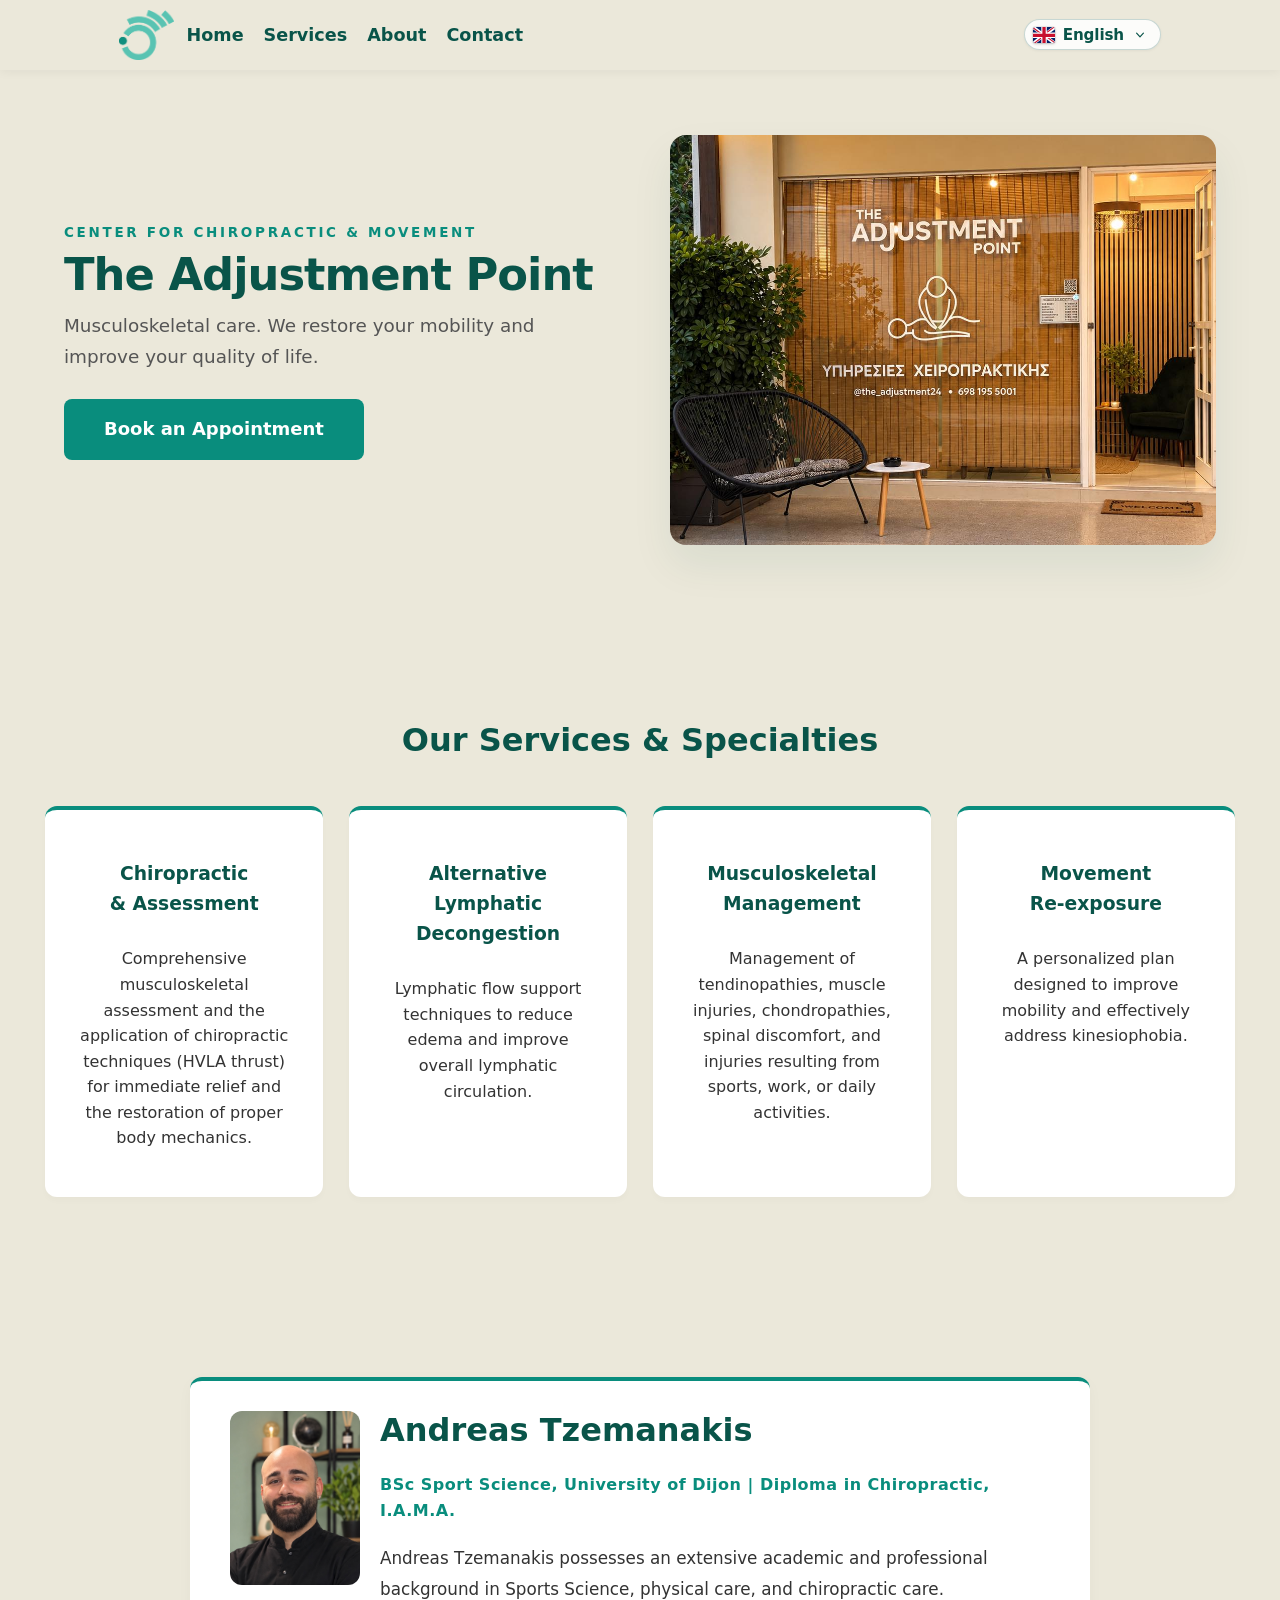
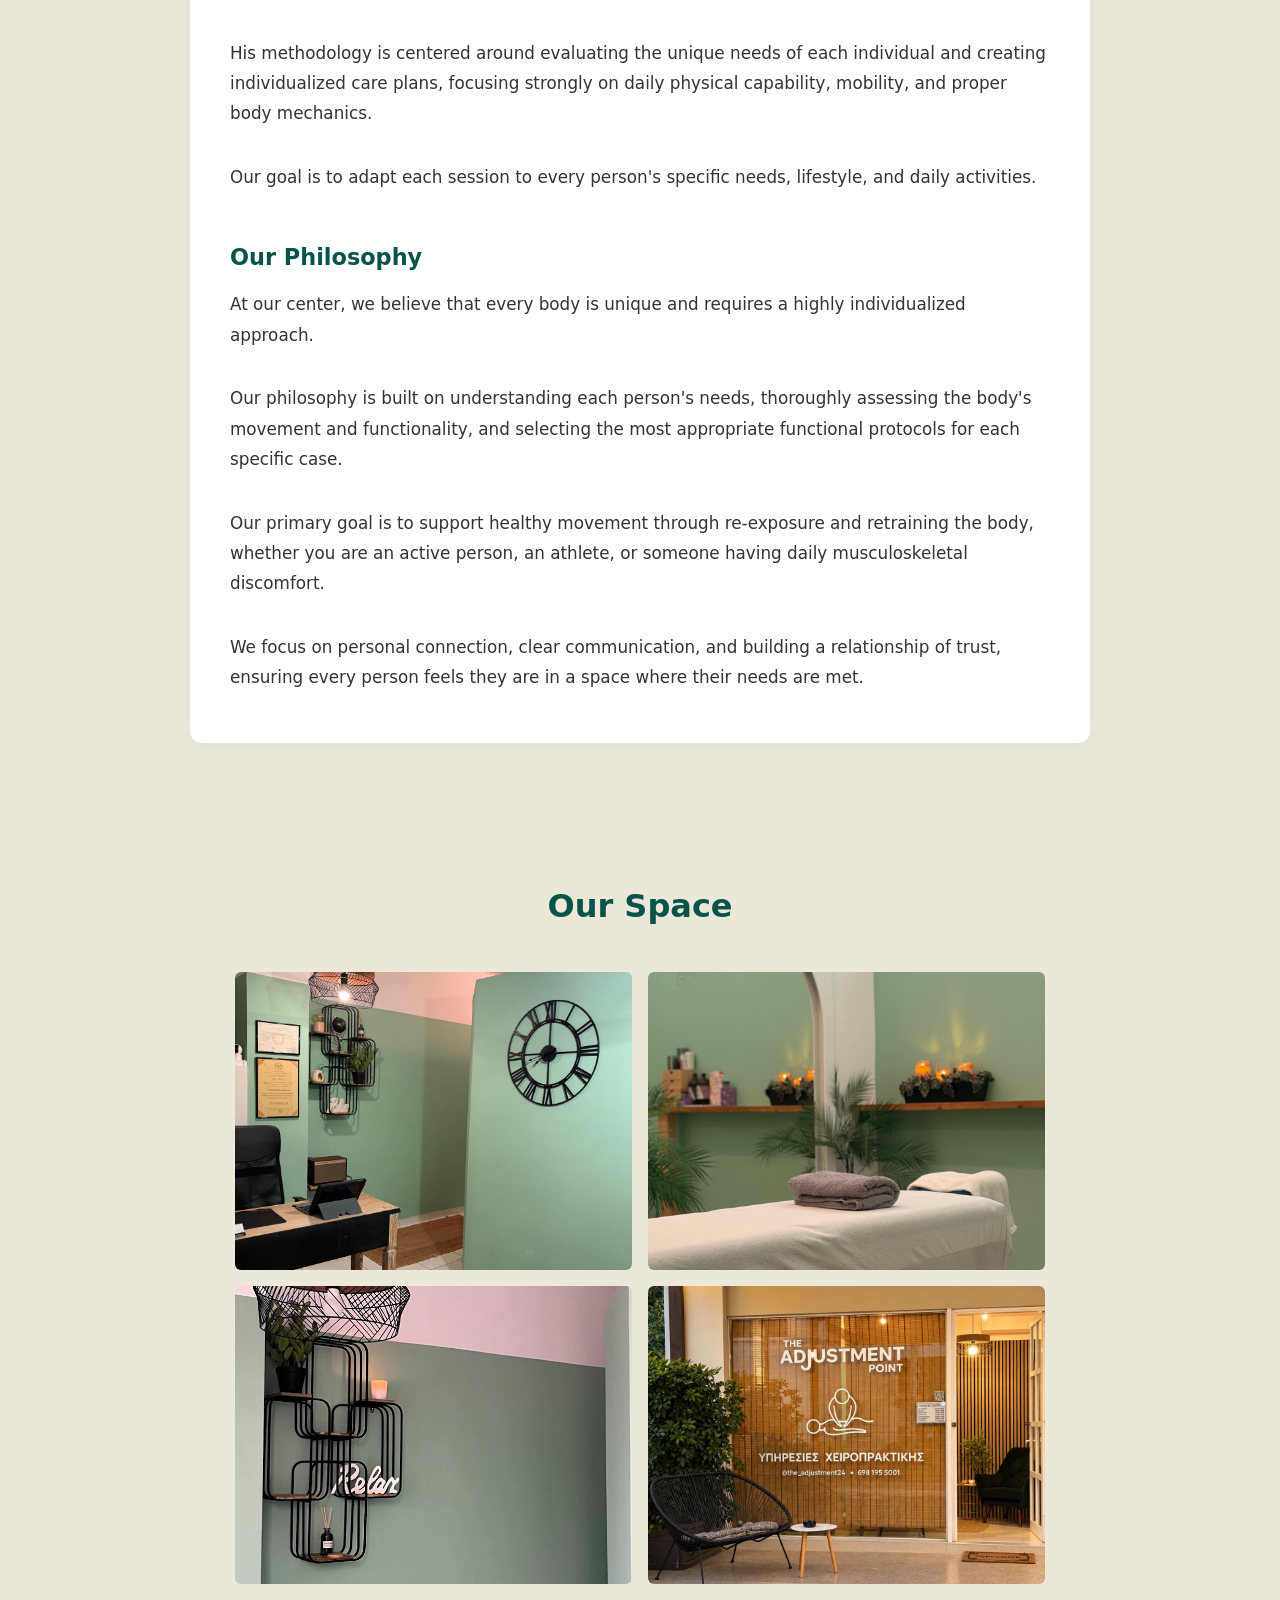
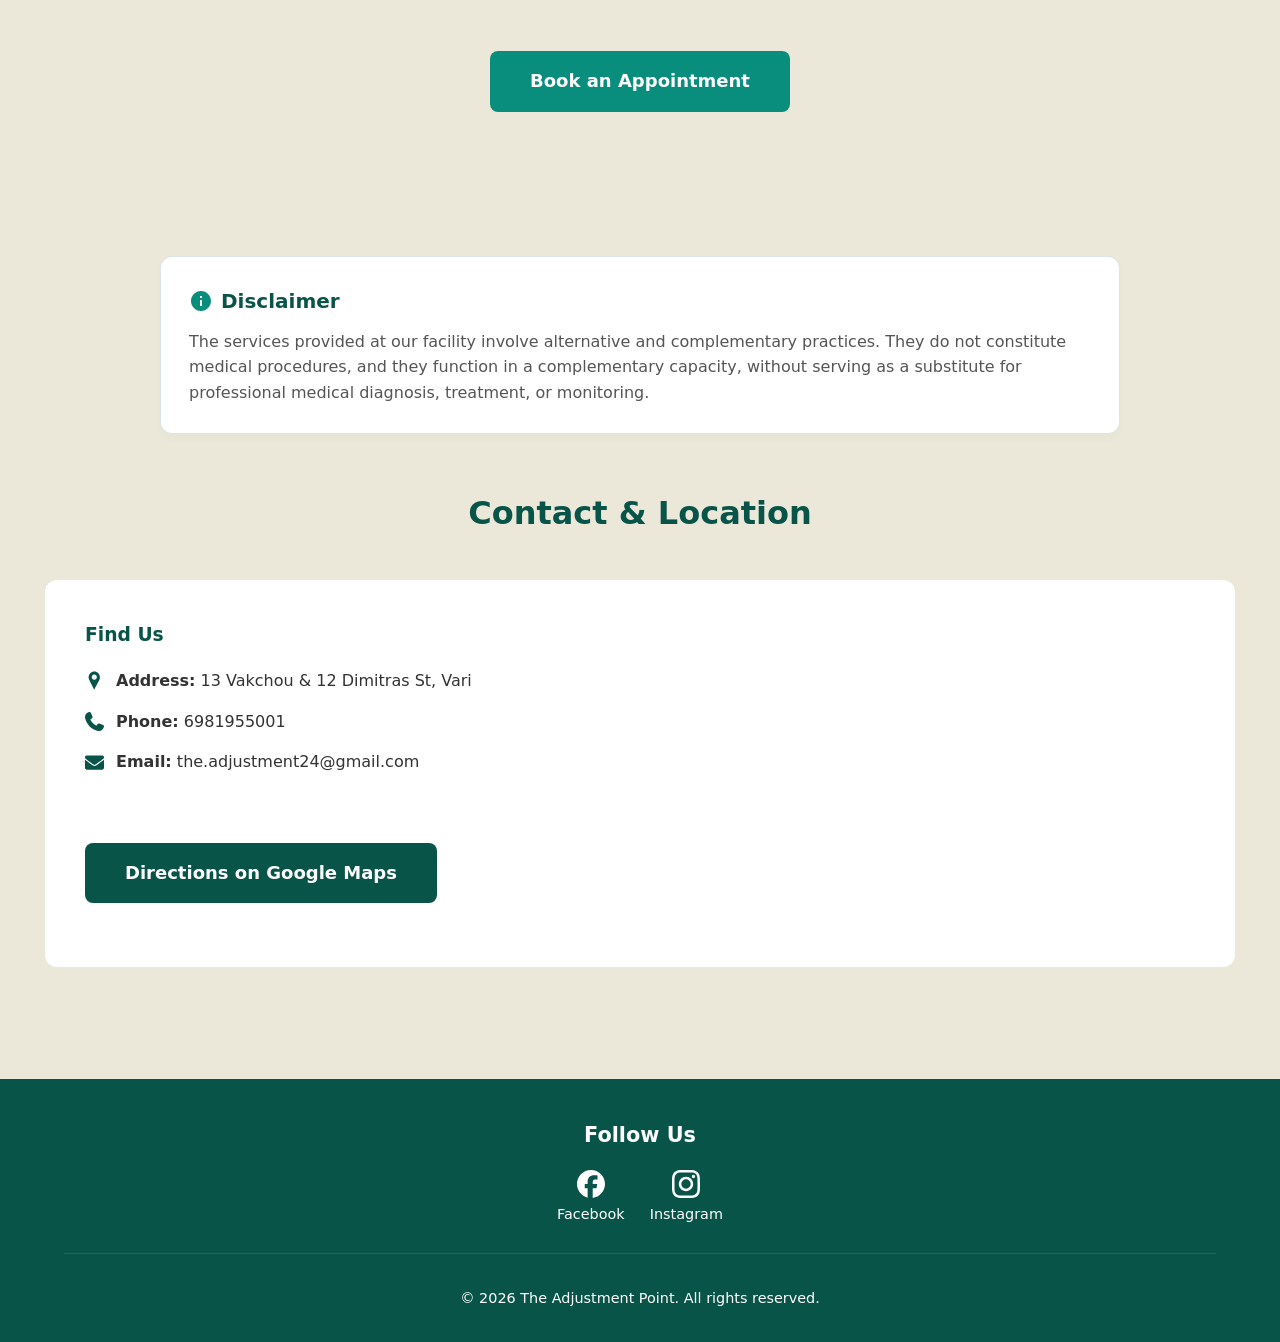
==== en/index.html @ d6ee8ad1 "Update index.html" ====
<!DOCTYPE html>
<html lang="en">
<head>
    <!-- Google tag (gtag.js) -->
    <script async src="https://www.googletagmanager.com/gtag/js?id=G-139980KF6X"></script>
    <script>
        window.dataLayer = window.dataLayer || [];
        function gtag(){dataLayer.push(arguments);}
        gtag('js', new Date());
        gtag('config', 'G-139980KF6X');
    </script>
    <meta charset="UTF-8">
    <meta http-equiv="X-UA-Compatible" content="IE=edge">
    <meta name="viewport" content="width=device-width, initial-scale=1.0">
    <link rel="icon" href="../logo/logo.png">
    <title>The Adjustment Point - Center for Chiropractic & Movement</title>
    <link rel="stylesheet" href="../css/navbar.css">
    <link rel="stylesheet" href="../css/global.css">
    <link rel="stylesheet" href="../css/image_carousel.css">
    <link rel="canonical" href="https://www.adjustmentpoint.gr/en/">
    <link rel="alternate" hreflang="el" href="https://www.adjustmentpoint.gr/">
    <link rel="alternate" hreflang="en" href="https://www.adjustmentpoint.gr/en/">
    <link rel="alternate" hreflang="x-default" href="https://www.adjustmentpoint.gr/">
    <script src="../js/mobile_menu_btn.js" defer></script>
    <script src="../js/image_carousel.js" defer></script>
    <meta name="description" content="Chiropractic and movement center in Vari. Management of musculoskeletal conditions, soft tissue mobilization, lymphatic drainage, and movement re-exposure. Chiropractic and movement in Vari.">
    <meta name="keywords" content="κέντρο κίνησης, χειροπρακτική, χειροπρακτική Βάρη, Ανδρέας Τζεμανάκης, μασάζ, μασάζ Βάρη, διαχείριση μυοσκελετικών, κινητοποίηση μαλακών μορίων, επανέκθεση στην κίνηση, λεμφική παροχέτευση, τενοντίτιδα, αυχενικό μασάζ, αυχενικό massage, chiropractor Athens Riviera, sports massage Greece, relaxing massage, massage Vari, chiropractor Vari, the adjustment point, the adjustment point Vari">
    <meta property="og:title" content="The Adjustment Point - Center for Chiropractic & Movement">
    <meta property="og:description" content="Personalized chiropractic protocols. We restore your ability to move. Book your appointment online.">
    <meta property="og:image" content="../logo/preview_banner.png">
    <meta property="og:type" content="website">
    <meta name="twitter:card" content="summary_large_image">
    <meta name="twitter:title" content="The Adjustment Point - Center for Chiropractic & Movement">
    <meta name="twitter:description" content="Personalized chiropractic protocols. We restore your ability to move. Book your appointment online.">
    <meta name="twitter:image" content="../logo/preview_banner.png">
    <script type="application/ld+json">
    {
      "@context": "https://schema.org",
      "@type": "LocalBusiness",
      "name": "The Adjustment Point",
      "description": "Chiropractic and movement center in Vari. Management of musculoskeletal conditions and soft tissue mobilization.",
      "image": "https://www.adjustmentpoint.gr/logo/logo.png",
      "@id": "https://www.adjustmentpoint.gr",
      "url": "https://www.adjustmentpoint.gr/en/",
      "telephone": "+306981955001",
      "priceRange": "15€ - 150€",
      "address": {
        "@type": "PostalAddress",
        "streetAddress": "13 Vakchou & 12 Dimitras St",
        "addressLocality": "Vari",
        "addressRegion": "Attica",
        "postalCode": "166 72",
        "addressCountry": "GR"
      },
      "geo": {
        "@type": "GeoCoordinates",
        "latitude": 37.8318309,
        "longitude": 23.8004691
      },
      "sameAs": [
        "https://www.facebook.com/profile.php?id=61572349864029",
        "https://www.instagram.com/the_adjustment24/"
      ],
      "founder": {
        "@type": "Person",
        "name": "Andreas Tzemanakis",
        "jobTitle": "Chiropractor",
        "description": "BSc Sport Science, University of Dijon | Diploma in Chiropractic, I.A.M.A."
      }
    }
    </script>
</head>
<body>
    <nav class="navbar">
        <div class="navbar-left">
            <a href="#home" class="logo">
                <img src="../logo/logo.png" alt="The Adjustment Point - Chiropractor">
            </a>
            <ul class="nav">
                <li class="nav-item"><a href="#home">Home</a></li>
                <li class="nav-item"><a href="#services">Services</a></li>
                <li class="nav-item"><a href="#about">About</a></li>
                <li class="nav-item"><a href="#contact">Contact</a></li>
            </ul>
        </div>
        <div class="navbar-right">
            <div class="lang-selector" id="lang-selector">
                <button type="button" class="lang-btn" id="lang-btn" aria-haspopup="listbox" aria-expanded="false" aria-label="Language selector">
                    <span class="lang-flag-icon" id="current-flag-icon">
                        <svg class="flag-svg" viewBox="0 0 640 480" width="20" height="15" aria-hidden="true">
                            <path fill="#012169" d="M0 0h640v480H0z"/>
                            <path fill="#FFF" d="m75 0 244 181L562 0h78v62L400 241l240 178v61h-80L320 301 81 480H0v-60l239-178L0 64V0z"/>
                            <path fill="#C8102E" d="m424 281 216 159v40L369 281zm-184 20 6 35L54 480H0zM640 0v3L391 191l2-44L590 0zM0 0l239 176h-60L0 42z"/>
                            <path fill="#FFF" d="M241 0v480h160V0zM0 160v160h640V160z"/>
                            <path fill="#C8102E" d="M0 193v96h640v-96zM273 0v480h96V0z"/>
                        </svg>
                    </span>
                    <span class="lang-text" id="current-lang-text">English</span>
                    <svg class="lang-chevron" viewBox="0 0 20 20" fill="currentColor" width="16" height="16" aria-hidden="true">
                        <path fill-rule="evenodd" d="M5.23 7.21a.75.75 0 011.06.02L10 11.168l3.71-3.938a.75.75 0 111.08 1.04l-4.25 4.5a.75.75 0 01-1.08 0l-4.25-4.5a.75.75 0 01.02-1.06z" clip-rule="evenodd"/>
                    </svg>
                </button>

                <ul class="lang-dropdown" id="lang-dropdown" role="listbox" aria-label="Language options">
                    <a href="/" style="text-decoration: none; color: inherit; width: 100%;">
                        <li class="lang-option" role="option" aria-selected="false" tabindex="0">
                            <span class="lang-flag-icon">
                                <svg class="flag-svg" viewBox="0 0 640 480" width="20" height="15" aria-hidden="true">
                                    <path fill="#0d5eaf" fill-rule="evenodd" d="M0 0h640v53.3H0z"/>
                                    <path fill="#fff" fill-rule="evenodd" d="M0 53.3h640v53.4H0z"/>
                                    <path fill="#0d5eaf" fill-rule="evenodd" d="M0 106.7h640V160H0z"/>
                                    <path fill="#fff" fill-rule="evenodd" d="M0 160h640v53.3H0z"/>
                                    <path fill="#0d5eaf" d="M0 0h266.7v266.7H0z"/>
                                    <path fill="#0d5eaf" fill-rule="evenodd" d="M0 213.3h640v53.4H0z"/>
                                    <path fill="#fff" fill-rule="evenodd" d="M0 266.7h640V320H0z"/>
                                    <path fill="#0d5eaf" fill-rule="evenodd" d="M0 320h640v53.3H0z"/>
                                    <path fill="#fff" fill-rule="evenodd" d="M0 373.3h640v53.4H0z"/>
                                    <g fill="#fff" fill-rule="evenodd" stroke-width="1.3">
                                        <path d="M106.7 0H160v266.7h-53.3z"/>
                                        <path d="M0 106.7h266.7V160H0z"/>
                                    </g>
                                    <path fill="#0d5eaf" d="M0 426.7h640V480H0z"/>
                                </svg>
                            </span>
                            <span class="lang-label">
                                <span class="lang-name">Ελληνικά</span>
                            </span>
                        </li>
                    </a>
                    <a href="/en/" style="text-decoration: none; color: inherit; width: 100%;">
                        <li class="lang-option is-active" role="option" aria-selected="true" tabindex="0">
                            <span class="lang-flag-icon">
                                <svg class="flag-svg" viewBox="0 0 640 480" width="20" height="15" aria-hidden="true">
                                    <path fill="#012169" d="M0 0h640v480H0z"/>
                                    <path fill="#FFF" d="m75 0 244 181L562 0h78v62L400 241l240 178v61h-80L320 301 81 480H0v-60l239-178L0 64V0z"/>
                                    <path fill="#C8102E" d="m424 281 216 159v40L369 281zm-184 20 6 35L54 480H0zM640 0v3L391 191l2-44L590 0zM0 0l239 176h-60L0 42z"/>
                                    <path fill="#FFF" d="M241 0v480h160V0zM0 160v160h640V160z"/>
                                    <path fill="#C8102E" d="M0 193v96h640v-96zM273 0v480h96V0z"/>
                                </svg>
                            </span>
                            <span class="lang-label">
                                <span class="lang-name">English</span>
                                <span class="lang-status-badge" id="current-lang-badge">Current</span>
                            </span>
                            <svg class="lang-check-icon" viewBox="0 0 20 20" fill="currentColor" width="16" height="16" aria-hidden="true">
                                <path fill-rule="evenodd" d="M16.707 5.293a1 1 0 010 1.414l-8 8a1 1 0 01-1.414 0l-4-4a1 1 0 011.414-1.414L8 12.586l7.293-7.293a1 1 0 011.414 0z" clip-rule="evenodd"/>
                            </svg>
                        </li>
                    </a>
                </ul>
            </div>
            <div class="menu-toggle" id="mobile-menu" tabindex="0" role="button" aria-label="Open navigation menu" aria-expanded="false">
                <span class="bar"></span>
                <span class="bar"></span>
                <span class="bar"></span>
            </div>
        </div>
    </nav>

    <section id="home" class="hero-split">
        <div class="hero-content">
            <span class="hero-subtitle tracking-in-expand">Center for Chiropractic & Movement</span>
            <h1 class="tracking-in-expand">The Adjustment Point</h1>
            <p class="tracking-in-expand">Musculoskeletal care. We restore your mobility and improve your quality of life.</p>
            <a href="https://www.bookup.gr/theadjustmentpoint" target="_blank" rel="noopener noreferrer" class="clinic-book-btn">Book an Appointment</a>
        </div>
        <div class="hero-image-container">
            <img src="../building_images/building_exterior_1.png" alt="Chiropractic center - Exterior space 1" class="hero-img">
        </div>
    </section>

    <section id="services" class="section">
        <h2 class="section-title">Our Services & Specialties</h2>
        <div class="services-grid">
            <div class="service-card">
                <h3>Chiropractic & Assessment</h3>
                <p>Comprehensive musculoskeletal assessment and the application of chiropractic techniques (HVLA thrust) for immediate relief and the restoration of proper body mechanics.</p>
            </div>
            <div class="service-card">
                <h3>Alternative Lymphatic Decongestion</h3>
                <p>Lymphatic flow support techniques to reduce edema and improve overall lymphatic circulation.</p>
            </div>
            <div class="service-card">
                <h3>Musculoskeletal Management</h3>
                <p>Management of tendinopathies, muscle injuries, chondropathies, spinal discomfort, and injuries resulting from sports, work, or daily activities.</p>
            </div>
            <div class="service-card">
                <h3>Movement Re-exposure</h3>
                <p>A personalized plan designed to improve mobility and effectively address kinesiophobia.</p>
            </div>
        </div>
    </section>

<section id="about">
    <div class="bio-picture">
        <img src="../biography_picture/biography_picture.png" alt="Andreas Tzemanakis - Chiropractor">
    </div>
    <h2 class="section-title">Andreas Tzemanakis</h2>
    <p class="about-subtitle">BSc Sport Science, University of Dijon | Diploma in Chiropractic, I.A.M.A.</p>
    <div class="about-content">
        <p>Andreas Tzemanakis possesses an extensive academic and professional background in Sports Science, physical care, and chiropractic care.</p>
        <p>His methodology is centered around evaluating the unique needs of each individual and creating individualized care plans, focusing strongly on daily physical capability, mobility, and proper body mechanics.</p>
        <p>Our goal is to adapt each session to every person's specific needs, lifestyle, and daily activities.</p>
        <h3>Our Philosophy</h3>           
        <p>At our center, we believe that every body is unique and requires a highly individualized approach.</p> 
        <p>Our philosophy is built on understanding each person's needs, thoroughly assessing the body's movement and functionality, and selecting the most appropriate functional protocols for each specific case.</p>
        <p>Our primary goal is to support healthy movement through re-exposure and retraining the body, whether you are an active person, an athlete, or someone having daily musculoskeletal discomfort.</p> 
        <p>We focus on personal connection, clear communication, and building a relationship of trust, ensuring every person feels they are in a space where their needs are met.</p>
    </div>
</section>

    <section id="gallery" class="section">
        <h2 class="section-title">Our Space</h2>
        
        <div class="gallery-wrapper">
            <div class="desktop-grid">
                <img src="../building_images/interior_img_1.png" alt="Chiropractic center - Interior space 1">
                <img src="../building_images/interior_img_2.png" alt="Chiropractic center - Interior space 2">
                <img src="../building_images/interior_img_3.png" alt="Chiropractic center - Interior space 3">
                <img src="../building_images/building_exterior_1.png" alt="Chiropractic center - Exterior space 1">
            </div>

            <div class="mobile-carousel">
                <div class="main-carousel-image">
                    <button class="carousel-arrow prev-arrow" aria-label="Previous photo">&#10094;</button>
                    <img id="main-mobile-img" src="../building_images/interior_img_1.png" alt="Main interior space photo">
                    <button class="carousel-arrow next-arrow" aria-label="Next photo">&#10095;</button>
                </div>
                <div class="carousel-thumbnails">
                    <img class="thumb active" src="../building_images/interior_img_1.png" alt="Chiropractic center - Interior space 1">
                    <img class="thumb" src="../building_images/interior_img_2.png" alt="Chiropractic center - Interior space 2">
                    <img class="thumb" src="../building_images/interior_img_3.png" alt="Chiropractic center - Interior space 3">
                    <img class="thumb" src="../building_images/building_exterior_1.png" alt="Chiropractic center - Exterior space 1">
                </div>
            </div>
        </div>
        <div class="gallery-btn-container">
            <a href="https://www.bookup.gr/theadjustmentpoint" target="_blank" rel="noopener noreferrer" class="clinic-book-btn">Book an Appointment</a>
        </div>
    </section>

    <section id="contact" class="section" style="scroll-margin-top: clamp(4rem, 10vh, 6.25rem);">
        <div class="disclaimer-notice">
            <h3 class="disclaimer-header">
                <svg xmlns="http://www.w3.org/2000/svg" viewBox="0 0 24 24" class="info-icon"><path d="M12 2C6.48 2 2 6.48 2 12s4.48 10 10 10 10-4.48 10-10S17.52 2 12 2zm1 15h-2v-6h2v6zm0-8h-2V7h2v2z"/></svg>
                <span>Disclaimer</span>
            </h3>
            <p>The services provided at our facility involve alternative and complementary practices. They do not constitute medical procedures, and they function in a complementary capacity, without serving as a substitute for professional medical diagnosis, treatment, or monitoring.</p>
        </div>
        <h2 class="section-title">Contact & Location</h2>
        <div class="location-container">
            <div class="contact-info">
                <h3 style="color: var(--dark-green); margin-top: 0;">Find Us</h3>
                
                <div class="contact-row">
                    <svg xmlns="http://www.w3.org/2000/svg" viewBox="0 0 42 42"><path d="M33 13.924C33 6.893 27.594 1 20.51 1S8 6.897 8 13.93C8 16.25 8.324 18 9.423 20h-.021l10.695 20.621c.402.551.824-.032.824-.032C20.56 41.13 31.616 20 31.616 20h-.009C32.695 18 33 16.246 33 13.924zm-18.249-.396c0-3.317 2.579-6.004 5.759-6.004c3.179 0 5.76 2.687 5.76 6.004s-2.581 6.005-5.76 6.005c-3.18 0-5.759-2.687-5.759-6.005z"/></svg>
                    <span><strong>Address:</strong> <a href="https://maps.app.goo.gl/NmPnQMgVqVfagS7F6" target="_blank" rel="noopener noreferrer">13 Vakchou & 12 Dimitras St, Vari</a></span>
                </div>
                
                <div class="contact-row">
                    <svg xmlns="http://www.w3.org/2000/svg" viewBox="0 0 512 512"><path d="M160.2 25c-7.9-18.9-28.5-28.9-48.1-23.6l-5.5 1.5C42 20.5-13.2 83.1 2.9 159.3C40 334.3 177.7 472 352.7 509.1C429 525.3 491.5 470 509.1 405.4l1.5-5.5c5.4-19.7-4.7-40.3-23.5-48.1l-97.3-40.5c-16.5-6.9-35.6-2.1-47 11.8l-38.6 47.2c-70.3-34.9-126.9-93.3-159.4-165l44.2-36c13.9-11.3 18.6-30.4 11.8-47z"/></svg>
                    <span><strong>Phone:</strong> <a href="tel:6981955001">6981955001</a></span>
                </div>

                <div class="contact-row">
                    <svg xmlns="http://www.w3.org/2000/svg" viewBox="0 0 512 512"><path d="M502.3 190.8c3.9-3.1 9.7-.2 9.7 4.7V400c0 26.5-21.5 48-48 48H48c-26.5 0-48-21.5-48-48V195.6c0-5 5.7-7.8 9.7-4.7c22.4 17.4 52.1 39.5 154.1 113.6c21.1 15.4 56.7 47.8 92.2 47.6c35.7.3 72-32.8 92.3-47.6c102-74.1 131.6-96.3 154-113.7zM256 320c23.2.4 56.6-29.2 73.4-41.4c132.7-96.3 142.8-104.7 173.4-128.7c5.8-4.5 9.2-11.5 9.2-18.9v-19c0-26.5-21.5-48-48-48H48C21.5 64 0 85.5 0 112v19c0 7.4 3.4 14.3 9.2 18.9c30.6 23.9 40.7 32.4 173.4 128.7c16.8 12.2 50.2 41.8 73.4 41.4z"/></svg>
                    <span><strong>Email:</strong> <a href="mailto:the.adjustment24@gmail.com">the.adjustment24@gmail.com</a></span>
                </div>
                <br class="desktop-map-btn">
                <a href="https://maps.app.goo.gl/6xaPBVVygRNUeTxE6" target="_blank" class="clinic-book-btn desktop-map-btn" style="background-color: var(--dark-green);">Directions on Google Maps</a>
            </div>
        
            <div class="map-container">
                <iframe src="https://www.google.com/maps/embed?pb=!1m18!1m12!1m3!1d3151.215909786968!2d23.800469076837256!3d37.8318309719711!2m3!1f0!2f0!3f0!3m2!1i1024!2i768!4f13.1!3m3!1m2!1s0x4fa8a4b26e5c45d5%3A0xa3ca2a22623297a9!2sThe%20Adjustment%20Point!5e0!3m2!1sen!2sgr!4v1789498225098!5m2!1sen!2sgr" style="border:0;" allowfullscreen="" loading="lazy" title="The Adjustment Point location map" referrerpolicy="strict-origin-when-cross-origin"></iframe>
            </div>
            <a href="https://maps.app.goo.gl/6xaPBVVygRNUeTxE6" target="_blank" class="clinic-book-btn mobile-map-btn">Directions on Google Maps</a>
        </div>
    </section>

    <footer style="padding: clamp(1.5rem, 5vh, 2.5rem) 5vw clamp(0.75rem, 2vh, 1.25rem) 5vw;">
        <div class="footer-container" style="justify-content: center; text-align: center;">
            <div class="footer-column" style="display: flex; flex-direction: column; align-items: center;">
                <h3 style="margin-bottom: clamp(0.75rem, 2vh, 1.25rem);">Follow Us</h3>
                <div class="social-links" style="flex-direction: row; gap: clamp(1rem, 3vw, 1.5625rem);">
                    <a href="https://www.facebook.com/profile.php?id=61572349864029" target="_blank" rel="noopener noreferrer" aria-label="Visit our Facebook page" style="flex-direction: column; gap: 0.3125rem; font-size: 0.9rem;">
                        <svg role="img" viewBox="0 0 24 24" xmlns="http://www.w3.org/2000/svg"><path d="M9.101 23.691v-7.98H6.627v-3.667h2.474v-1.58c0-4.085 1.848-5.978 5.858-5.978.401 0 .955.042 1.468.103a8.68 8.68 0 0 1 1.141.195v3.325a8.623 8.623 0 0 0-.653-.036 26.805 26.805 0 0 0-.733-.009c-.707 0-1.259.096-1.675.309a1.686 1.686 0 0 0-.679.622c-.258.42-.374.995-.374 1.752v1.297h3.919l-.386 2.103-.287 1.564h-3.246v8.245C19.396 23.238 24 18.179 24 12.044c0-6.627-5.373-12-12-12s-12 5.373-12 12c0 5.628 3.874 10.35 9.101 11.647Z"/></svg>
                        <span>Facebook</span>
                    </a>
                    <a href="https://www.instagram.com/the_adjustment24/" target="_blank" rel="noopener noreferrer" aria-label="Visit our Instagram page" style="flex-direction: column; gap: 0.3125rem; font-size: 0.9rem;">
                        <svg role="img" viewBox="0 0 24 24" xmlns="http://www.w3.org/2000/svg"><path d="M7.0301.084c-1.2768.0602-2.1487.264-2.911.5634-.7888.3075-1.4575.72-2.1228 1.3877-.6652.6677-1.075 1.3368-1.3802 2.127-.2954.7638-.4956 1.6365-.552 2.914-.0564 1.2775-.0689 1.6882-.0626 4.947.0062 3.2586.0206 3.6671.0825 4.9473.061 1.2765.264 2.1482.5635 2.9107.308.7889.72 1.4573 1.388 2.1228.6679.6655 1.3365 1.0743 2.1285 1.38.7632.295 1.6361.4961 2.9134.552 1.2773.056 1.6884.069 4.9462.0627 3.2578-.0062 3.668-.0207 4.9478-.0814 1.28-.0607 2.147-.2652 2.9098-.5633.7889-.3086 1.4578-.72 2.1228-1.3881.665-.6682 1.0745-1.3378 1.3795-2.1284.2957-.7632.4966-1.636.552-2.9124.056-1.2809.0692-1.6898.063-4.948-.0063-3.2583-.021-3.6668-.0817-4.9465-.0607-1.2797-.264-2.1487-.5633-2.9117-.3084-.7889-.72-1.4568-1.3876-2.1228C21.2982 1.33 20.628.9208 19.8378.6165 19.074.321 18.2017.1197 16.9244.0645 15.6471.0093 15.236-.005 11.977.0014 8.718.0076 8.31.0215 7.0301.0839m.1402 21.6932c-1.17-.0509-1.8053-.2453-2.2287-.408-.5606-.216-.96-.4771-1.3819-.895-.422-.4178-.6811-.8186-.9-1.378-.1644-.4234-.3624-1.058-.4171-2.228-.0595-1.2645-.072-1.6442-.079-4.848-.007-3.2037.0053-3.583.0607-4.848.05-1.169.2456-1.805.408-2.2282.216-.5613.4762-.96.895-1.3816.4188-.4217.8184-.6814 1.3783-.9003.423-.1651 1.0575-.3614 2.227-.4171 1.2655-.06 1.6447-.072 4.848-.079 3.2033-.007 3.5835.005 4.8495.0608 1.169.0508 1.8053.2445 2.228.408.5608.216.96.4754 1.3816.895.4217.4194.6816.8176.9005 1.3787.1653.4217.3617 1.056.4169 2.2263.0602 1.2655.0739 1.645.0796 4.848.0058 3.203-.0055 3.5834-.061 4.848-.051 1.17-.245 1.8055-.408 2.2294-.216.5604-.4763.96-.8954 1.3814-.419.4215-.8181.6811-1.3783.9-.4224.1649-1.0577.3617-2.2262.4174-1.2656.0595-1.6448.072-4.8493.079-3.2045.007-3.5825-.006-4.848-.0608M16.953 5.5864A1.44 1.44 0 1 0 18.39 4.144a1.44 1.44 0 0 0-1.437 1.4424M5.8385 12.012c.0067 3.4032 2.7706 6.1557 6.173 6.1493 3.4026-.0065 6.157-2.7701 6.1506-6.1733-.0065-3.4032-2.771-6.1565-6.174-6.1498-3.403.0067-6.156 2.771-6.1496 6.1738M8 12.0077a4 4 0 1 1 4.008 3.9921A3.9996 3.9996 0 0 1 8 12.0077"/></svg>
                        <span>Instagram</span>
                    </a>
                </div>
            </div>
        </div>
        <div class="footer-bottom" style="margin-top: clamp(1rem, 3vh, 1.875rem);">
            <p>© 2026 The Adjustment Point. All rights reserved.</p>
        </div>
    </footer>
    <script>
    document.getElementById('lang-btn').addEventListener('click', function(e) {
        document.getElementById('lang-selector').classList.toggle('is-open');
        e.stopPropagation();
    });
    document.addEventListener('click', function(e) {
        if (!document.getElementById('lang-selector').contains(e.target)) {
            document.getElementById('lang-selector').classList.remove('is-open');
        }
    });
</script>
</body>
</html>
---- css/navbar.css ----
*,
*::after,
*::before {
  box-sizing: border-box;
}

:root {
  --bg-color: #ebe8da;
  --primary-green: #098d7d;
  --primary-hover: #095449;
  --dark-green: #095449;
  --text-dark: #333333;
  --white: #ffffff;
}

p,
h1,
h2,
h3,
h4,
h5,
h6,
li,
a {
  overflow-wrap: break-word;
  hyphens: auto;
  -webkit-hyphens: auto;
}

h1,
h2,
h3,
h4,
h5,
h6,
.section-title {
  text-wrap: balance;
}

li {
  text-wrap: pretty;
}

html {
  -webkit-text-size-adjust: 100%;
  text-size-adjust: 100%;
}

html::-webkit-scrollbar {
  width: 1pc;
  height: 1pc;
  background: var(--bg-color);
}

html::-webkit-scrollbar-track {
  background: var(--bg-color);
}

@supports not (scrollbar-color: var(--primary-green) var(--bg-color)) {
  html::-webkit-scrollbar-thumb {
    background-color: #098d7d;
    border-radius: 0.5rem;
    border: 0.1875rem solid var(--bg-color);
  }
}

@supports (filter: brightness(0.9)) {
  html::-webkit-scrollbar-thumb:hover {
    background-color: #095449;
  }
}

html::-webkit-scrollbar-corner {
  background: var(--bg-color);
}

@supports (scrollbar-color: var(--primary-green) var(--bg-color)) {
  * {
    scrollbar-color: var(--primary-green) var(--bg-color);
    scrollbar-width: thin;
  }
}

html {
  scroll-behavior: smooth;
  scroll-padding-top: clamp(3.5rem, 8vh, 4.375rem);
  -webkit-scroll-behavior: smooth;
}

body {
  font-family: system-ui, -apple-system, "Segoe UI", Roboto, sans-serif;
  background-color: var(--bg-color);
  color: var(--text-dark);
  margin: 0;
  padding: 0;
  line-height: 1.6;
}

::selection {
  background-color: var(--primary-green);
  color: var(--white);
}

::-moz-selection {
  background-color: var(--primary-green);
  color: var(--white);
}

.navbar {
  position: fixed;
  top: 0;
  left: 0;
  right: 0;
  display: flex;
  justify-content: space-between;
  align-items: center;
  height: clamp(3.5rem, 8vh, 4.375rem);
  background-color: var(--bg-color);
  z-index: 999;
  padding: 0 5vw;
  box-shadow: 0 0.125rem 0.625rem rgba(0, 0, 0, 0.05);
}

.navbar-left {
  display: flex;
  align-items: center;
}

.logo {
  margin-left: clamp(1rem, 5vw, 3.4375rem);
  display: flex;
  align-items: center;
}

.logo:focus-visible {
  outline: 0.1875rem solid var(--primary-green);
  outline-offset: 0.125rem;
  border-radius: 0.25rem;
}

.navbar img {
  height: clamp(2rem, 6vh, 3.125rem);
  width: auto;
}

.navbar .nav {
  list-style: none;
  display: flex;
  margin: 0 0 0 -0.5rem;
  padding: 0;
}

.nav-item {
  margin-left: clamp(0.5rem, 2vw, 1.25rem);
}

.nav-item a {
  color: var(--dark-green);
  font-size: clamp(0.9rem, 2vw, 1.1rem);
  font-weight: 600;
  text-decoration: none;
  transition: color 0.2s ease-out;
}

.nav-item a:hover,
.nav-item a:focus-visible {
  color: var(--dark-green);
  text-decoration: underline;
  text-decoration-thickness: 0.25rem;
  text-underline-offset: 0.6875rem;
  outline: none;
}

.menu-toggle {
  display: none;
  cursor: pointer;
}

.menu-toggle:focus-visible {
  outline: 3px solid var(--primary-green);
  outline-offset: 6px;
  border-radius: 4px;
}

.menu-toggle .bar {
  display: block;
  width: 25px;
  height: 3px;
  background-color: var(--dark-green);
  margin: 5px auto;
  transition: all 0.3s ease-in-out;
}

#mobile-menu.is-active .bar:nth-child(2) {
  opacity: 0;
}

#mobile-menu.is-active .bar:nth-child(1) {
  transform: translateY(8px) rotate(45deg);
}

#mobile-menu.is-active .bar:nth-child(3) {
  transform: translateY(-8px) rotate(-45deg);
}

footer a:focus-visible {
  outline: 0.1875rem solid var(--white);
  outline-offset: 0.25rem;
  border-radius: 0.25rem;
}

.navbar-right {
  display: flex;
  align-items: center;
  gap: clamp(0.75rem, 1.5vw, 1.25rem);
  position: relative;
  z-index: 1002;
  margin-right: clamp(1rem, 5vw, 3.4375rem);
}

.lang-selector {
  position: relative;
  display: inline-block;
  user-select: none;
}

.lang-btn {
  display: inline-flex;
  align-items: center;
  gap: 0.5rem;
  background-color: rgba(255, 255, 255, 0.85);
  border: 1px solid rgba(9, 84, 73, 0.22);
  border-radius: 9999px;
  padding: 0.35rem 0.75rem 0.35rem 0.5rem;
  font-family: inherit;
  font-size: clamp(0.85rem, 1.5vw, 0.95rem);
  font-weight: 600;
  color: var(--dark-green);
  cursor: pointer;
  box-shadow: 0 1px 3px rgba(0, 0, 0, 0.05);
  backdrop-filter: blur(8px);
  -webkit-backdrop-filter: blur(8px);
  transition: all 0.2s cubic-bezier(0.4, 0, 0.2, 1);
  -webkit-appearance: none;
  appearance: none;
  outline: none;
}

.lang-btn:hover {
  background-color: var(--white);
  border-color: var(--primary-green);
  box-shadow: 0 4px 12px rgba(9, 141, 125, 0.15);
}

.lang-btn:focus-visible {
  outline: 2px solid var(--primary-green);
  outline-offset: 2px;
}

.lang-selector.is-open .lang-btn {
  background-color: var(--white);
  border-color: var(--primary-green);
  box-shadow: 0 4px 14px rgba(9, 141, 125, 0.2);
}

.lang-flag-icon {
  display: inline-flex;
  align-items: center;
  justify-content: center;
  width: 22px;
  height: 16.5px;
  border-radius: 2.5px;
  overflow: hidden;
  box-shadow: 0 1px 3px rgba(0, 0, 0, 0.22), 0 0 0 1px rgba(0, 0, 0, 0.06);
  flex-shrink: 0;
}

.flag-svg {
  width: 100%;
  height: 100%;
  display: block;
  object-fit: cover;
}

.lang-text {
  letter-spacing: -0.01em;
}

.lang-chevron {
  color: var(--dark-green);
  transition: transform 0.25s cubic-bezier(0.4, 0, 0.2, 1);
  flex-shrink: 0;
  width: 16px;
  height: 16px;
}

.lang-selector.is-open .lang-chevron {
  transform: rotate(180deg);
  color: var(--primary-green);
}

.lang-dropdown {
  position: absolute;
  top: calc(100% + 8px);
  right: 0;
  background-color: var(--white);
  border: 1px solid rgba(9, 84, 73, 0.14);
  border-radius: 0.75rem;
  padding: 0.35rem;
  width: max-content;
  min-width: 11.5rem;
  box-shadow: 0 10px 25px -5px rgba(0, 0, 0, 0.12), 0 8px 10px -6px rgba(0, 0, 0, 0.06);
  list-style: none;
  margin: 0;
  display: flex;
  flex-direction: column;
  gap: 0.25rem;
  opacity: 0;
  visibility: hidden;
  transform: translateY(-8px) scale(0.97);
  transform-origin: top right;
  transition: opacity 0.18s ease, transform 0.18s ease, visibility 0.18s;
  pointer-events: none;
  z-index: 1050;
}

.lang-selector.is-open .lang-dropdown {
  opacity: 1;
  visibility: visible;
  transform: translateY(0) scale(1);
  pointer-events: auto;
}

.lang-option {
  display: flex;
  flex-direction: row;
  align-items: center;
  justify-content: flex-start;
  gap: 0.65rem;
  padding: 0.55rem 0.75rem;
  border-radius: 0.5rem;
  cursor: pointer;
  color: var(--text-dark);
  font-size: 0.9rem;
  font-weight: 500;
  transition: background-color 0.15s ease, color 0.15s ease;
  outline: none;
  box-sizing: border-box;
  width: 100%;
  text-align: left;
  margin: 0;
}

.lang-option:hover,
.lang-option:focus-visible {
  background-color: rgba(9, 141, 125, 0.08);
  color: var(--primary-green);
}

.lang-option.is-active {
  background-color: rgba(9, 141, 125, 0.08);
  color: var(--dark-green);
  font-weight: 600;
}

.lang-label {
  display: flex;
  align-items: center;
  gap: 0.4rem;
  flex: 1;
}

.lang-name {
  white-space: nowrap;
}

.lang-status-badge {
  font-size: 0.65rem;
  font-weight: 600;
  color: var(--primary-green);
  background-color: rgba(9, 141, 125, 0.12);
  padding: 0.1rem 0.4rem;
  border-radius: 9999px;
  line-height: 1.2;
}

.lang-check-icon {
  width: 16px;
  height: 16px;
  color: var(--primary-green);
  flex-shrink: 0;
  margin-left: auto;
  opacity: 0;
  transform: scale(0.6);
  transition: opacity 0.15s ease, transform 0.15s ease;
}

.lang-option.is-active .lang-check-icon {
  opacity: 1;
  transform: scale(1);
}

@media only screen and (max-width: 950px) {
  .navbar .nav {
    display: flex;
    flex-direction: column;
    position: fixed;
    justify-content: start;
    top: 0;
    right: 0;
    background-color: var(--bg-color);
    width: 100vw;
    height: 100vh;
    transform: translateX(100%);
    text-align: center;
    overflow: hidden;
    margin: 0;
    padding-top: clamp(4rem, 10vh, 6.25rem);
    visibility: hidden;
    transition:
      transform 0.3s ease-in-out,
      visibility 0s 0.3s;
    box-shadow: -0.3125rem 0 0.9375rem rgba(0, 0, 0, 0.05);
    z-index: 1001;
  }

  .logo {
    margin-left: 0;
  }

  .navbar img {
    margin-left: -0.18rem;
  }

  .nav-item a:hover,
  .nav-item a:focus-visible {
    text-underline-offset: 0.6875rem;
  }

  .navbar .nav.mobile-nav {
    transform: translateX(0);
    visibility: visible;
    transition:
      transform 0.3s ease-in-out,
      visibility 0s 0s;
  }

  .navbar .nav .nav-item {
    padding: clamp(0.75rem, 2vh, 1.25rem);
    margin: 0;
    display: flex;
    justify-content: center;
  }

  .navbar .nav .nav-item:first-child {
    margin-top: clamp(1rem, 3vh, 1.875rem);
  }

  .navbar .nav .nav-item a {
    display: inline-block;
    font-size: clamp(1.2rem, 4vw, 1.5rem);
  }

  .navbar-right {
    margin-right: 0;
    gap: 0.65rem;
    position: relative;
    z-index: 1002;
  }

  .lang-btn {
    padding: 0.3rem 0.55rem 0.3rem 0.45rem;
    font-size: 0.85rem;
  }

  .lang-dropdown {
    position: absolute;
    top: calc(100% + 6px);
    right: 0;
    left: auto;
    width: max-content;
    min-width: 11.5rem;
    height: auto;
    max-height: none;
    background-color: var(--white);
    padding: 0.35rem;
    border-radius: 0.75rem;
    display: flex;
    flex-direction: column;
    gap: 0.25rem;
    box-shadow: 0 10px 25px -5px rgba(0, 0, 0, 0.15), 0 8px 10px -6px rgba(0, 0, 0, 0.08);
    transform: translateY(-8px) scale(0.97);
  }

  .lang-selector {
    margin-right: 17px;
  }

  .lang-selector.is-open .lang-dropdown {
    transform: translateY(0) scale(1);
  }

  .lang-option {
    display: flex;
    flex-direction: row;
    align-items: center;
    justify-content: flex-start;
    padding: 0.55rem 0.75rem;
    margin: 0;
    width: 100%;
    box-sizing: border-box;
    text-align: left;
  }

  .lang-selector.nav-open {
    opacity: 0;
    visibility: hidden;
    pointer-events: none;
    transition: opacity 0.2s ease, visibility 0.2s;
  }

  .menu-toggle {
    display: block;
    position: relative;
    z-index: 1003;
  }
}

@media only screen and (max-width: 480px) {
  .lang-text {
    font-size: 0.8rem;
  }

  .lang-dropdown {
    right: 0;
    min-width: 11rem;
  }
}
---- css/global.css ----
.hero-split {
  display: flex;
  align-items: center;
  justify-content: space-between;
  padding: clamp(6.25rem, 15vh, 9.375rem) 5vw clamp(3rem, 8vh, 5rem) 5vw;
  max-width: 82rem;
  margin: 0 auto;
  gap: clamp(1.875rem, 5vw, 3.75rem);
}

.tracking-in-expand {
	-webkit-animation: tracking-in-expand 0.7s cubic-bezier(0.215, 0.610, 0.355, 1.000) both;
	animation: tracking-in-expand 0.7s cubic-bezier(0.215, 0.610, 0.355, 1.000) both;
}

.disclaimer-notice {
    background-color: var(--white);
    border: 1px solid rgba(9, 84, 73, 0.15);
    border-radius: 0.75rem;
    padding: clamp(1.25rem, 3vw, 1.75rem);
    margin: 0 auto clamp(2.5rem, 6vh, 4rem) auto;
    max-width: 60rem;
    box-shadow: 0 0.25rem 0.5rem rgba(0, 0, 0, 0.02);
}

.disclaimer-header {
    display: flex;
    align-items: center;
    gap: 0.5rem;
    color: var(--dark-green);
    margin-top: 0;
    margin-bottom: 0.75rem;
    font-size: clamp(1.1rem, 2.5vw, 1.25rem);
}

.disclaimer-header .info-icon {
    width: 1.5rem;
    height: 1.5rem;
    fill: var(--primary-green);
    flex-shrink: 0;
}

.disclaimer-notice p {
    margin: 0;
    font-size: clamp(0.9rem, 2vw, 1rem);
    color: #555;
    line-height: 1.6;
    text-wrap: pretty;
}

@-webkit-keyframes tracking-in-expand {
  0% {
    letter-spacing: -0.5em;
    opacity: 0;
  }
  40% {
    opacity: 0.6;
  }
  100% {
    opacity: 1;
  }
}

@keyframes tracking-in-expand {
  0% {
    letter-spacing: -0.5em;
    opacity: 0;
  }
  40% {
    opacity: 0.6;
  }
  100% {
    opacity: 1;
  }
}

.hero-content {
  flex: 1;
  max-width: clamp(20rem, 50vw, 42rem);
}

.hero-subtitle {
  display: inline-block;
  color: var(--primary-green);
  font-weight: 700;
  font-size: clamp(0.75rem, 1.5vmin, 0.85rem);
  text-transform: uppercase;
  letter-spacing: 0.2em;
  margin-bottom: clamp(0.5rem, 2vh, 0.9375rem);
}

.hero-content h1 {
  color: var(--dark-green);
  margin-top: 0;
  margin-bottom: clamp(0.75rem, 2vh, 1.25rem);
  line-height: 0.73;
  letter-spacing: -0.0625rem;
  font-size: clamp(1.8rem, 3vw + 0.8rem, 2.8rem);
  text-wrap: pretty;
  hyphens: none;
  -webkit-hyphens: none;
}

.section-title {
  font-size: clamp(1.6rem, 3vw + 0.8rem, 2rem);
}

.hero-content p {
  font-size: clamp(1rem, 2vw + 0.5rem, 1.15rem);
  color: #555;
  margin-bottom: 0;
  line-height: 1.7;
  max-width: min(100%, 55ch);
}

.hero-image-container {
  flex: 1;
  border-radius: 1rem;
  overflow: hidden;
  box-shadow: 0 1.25rem 2.5rem rgba(18, 78, 67, 0.08);
}

.hero-img {
  width: 100%;
  height: auto;
  display: block;
  object-fit: cover;
  aspect-ratio: 4/3;
  background-color: #e0dcd3;
}

.clinic-book-btn {
  display: inline-block;
  text-align: center;
  text-decoration: none;
  padding: clamp(0.8rem, 2vh, 1rem) clamp(1.5rem, 4vw, 2.5rem);
  margin-top: clamp(1rem, 3vh, 1.875rem);
  background-color: var(--primary-green);
  color: var(--white);
  border-radius: 0.5rem;
  font-size: clamp(0.9rem, 2vw + 0.5rem, 1.125rem);
  font-weight: 600;
  cursor: pointer;
  -webkit-transition: box-shadow 0.2s ease, color 0.2s ease;
  -moz-transition: box-shadow 0.2s ease, color 0.2s ease;
  transition: box-shadow 0.2s ease, color 0.2s ease;
  white-space: nowrap;
}

.clinic-book-btn:hover {
  box-shadow: inset 0 0 0 6.25rem rgba(255, 255, 255, 0.3);
  color: var(--white);
}

.hero {
  text-align: center;
  padding: clamp(4rem, 12vh, 7.5rem) 5vw clamp(3rem, 10vh, 6.25rem) 5vw;
  background-color: var(--white);
  border-bottom: 0.125rem solid var(--bg-color); 
}

.hero h1 {
  color: var(--dark-green);
  font-size: clamp(2rem, 5vw, 2.5rem);
  margin-bottom: clamp(0.5rem, 2vh, 0.9375rem);
}

.hero p {
  font-size: clamp(1rem, 2.5vw, 1.2rem);
  max-width: min(100%, 37.5rem);
  margin: 0 auto clamp(1.25rem, 4vh, 1.875rem) auto;
  color: #555;
}

.section {
  padding: clamp(2.5rem, 8vh, 5rem) clamp(2vw, 5vmin, 5vw);
  max-width: 82rem;
  margin: 0 auto;
}

@media (min-width: 1921px), (min-height: 1100px) {
  .hero-split {
    padding-bottom: 6.5rem;
  }
  .section {
    padding-top: 5.75rem;
    padding-bottom: 6rem;
  }
}

.section-title {
  color: var(--dark-green);
  text-align: center;
  margin-bottom: clamp(1.5rem, 5vh, 2.5rem);
}

.services-grid {
  display: grid;
  grid-template-columns: repeat(4, 1fr);
  gap: clamp(1rem, 2vw, 2.5rem);
  justify-content: center;
}

.service-card {
  background-color: var(--white);
  padding: clamp(1.25rem, 4vw, 1.875rem);
  border-radius: 0.75rem;
  text-align: center;
  box-shadow: 0 0.25rem 0.375rem rgba(0, 0, 0, 0.02);
  border-top: 3pt solid var(--primary-green);
  width: 100%;
  max-width: min(95vw, 28rem);
  margin-inline: auto;
}

.service-card h3 {
  color: var(--dark-green);
  margin-bottom: 2.5ex;
}

.gallery-btn-container {
  text-align: center;
  margin-top: clamp(1.5rem, 5vh, 2.5rem);
}

#about {
  background-color: var(--white);
  border-radius: 0.75rem;
  padding: clamp(1rem, 3vw, 1.5rem) clamp(1.25rem, 5vw, 2.5rem) clamp(1.5rem, 5vw, 3.125rem);
  margin: clamp(4rem, 12vh, 7.5rem) auto clamp(1.5rem, 5vh, 2.5rem) auto;
  width: min(90vw, 56.25rem);
  scroll-margin-top: clamp(5rem, 10vh, 7.5rem);
  border-top: 3pt solid var(--primary-green);
  box-sizing: border-box; 
  box-shadow: 0 0.25rem 0.9375rem rgba(0, 0, 0, 0.03);
}

#about::after {
  content: "";
  display: table;
  clear: both;
}

#about .section-title {
  margin-top: 0;
  margin-bottom: 0.1rem;
  text-align: left;
}

.about-subtitle {
  text-align: left;
  color: var(--primary-green);
  font-weight: 600;
  margin-bottom: clamp(1rem, 3vh, 1.25rem); 
  letter-spacing: 0.03125rem;
}

.about-content {
  line-height: 1.8;
  color: var(--text-dark);
  font-size: clamp(0.95rem, 2vw, 1.05rem);
}

.about-content p {
  margin-top: 0;
  margin-bottom: 2em;
}

.about-content p:last-child {
  margin-bottom: 0;
}

.about-content h3 {
  color: var(--dark-green);
  margin-top: clamp(1.5rem, 6vh, 2.8125rem);
  margin-bottom: clamp(0.5rem, 2vh, 0.75rem);
  font-size: clamp(1.2rem, 3vw, 1.4rem);
}

.bio-picture {
  float: left;
  width: clamp(85px, 12vw, 130px);
  aspect-ratio: 3 / 4;
  margin: 0.4rem 1.25rem 0.75rem 0;
  border-radius: 0.75rem;
  overflow: hidden;
}

.bio-picture img {
  width: 100%;
  height: 100%;
  object-fit: cover;
  display: block;
}

.location-container {
  display: flex;
  flex-wrap: wrap;
  gap: clamp(1.25rem, 4vw, 2.5rem);
  background-color: var(--white);
  padding: clamp(1.25rem, 5vw, 2.5rem);
  border-radius: 0.75rem;
}

.contact-info {
  flex: 1;
  min-width: clamp(15rem, 40vw, 18.75rem);
}

.contact-row {
  display: flex;
  align-items: center;
  gap: clamp(0.5rem, 2vw, 0.75rem);
  margin-bottom: clamp(0.5rem, 2vh, 0.9375rem);
}

.contact-row svg {
  width: 1.1875rem;
  height: 1.1875rem;
  fill: var(--dark-green);
  flex-shrink: 0;
}

.contact-row a {
  color: inherit;
  text-decoration: none;
  transition: opacity 0.2s ease;
}

.contact-row a:hover {
  text-decoration: none;
  opacity: 0.8;
}

.map-container {
  flex: 1;
  min-width: clamp(15rem, 40vw, 18.75rem);
  border-radius: 0.75rem;
  overflow: hidden;
}

iframe {
  width: 100%;
  height: 100%;
  min-height: clamp(15rem, 40vh, 18.75rem);
  border: 0;
}

footer {
  background-color: var(--dark-green);
  color: var(--white);
  margin-top: clamp(1.5rem, 5vh, 2.5rem);
}

.footer-container {
  display: flex;
  justify-content: space-between;
  flex-wrap: wrap;
  max-width: 82rem;
  margin: 0 auto;
  gap: clamp(1.25rem, 4vw, 1.875rem);
}

.footer-column {
  flex: 1;
  min-width: clamp(12rem, 30vw, 15.625rem);
}

.footer-column h3 {
  color: var(--white);
  margin-top: 0;
  font-size: clamp(1.1rem, 3vw, 1.3rem);
}

.social-links {
  display: flex;
  flex-direction: column;
}

.social-links a {
  display: inline-flex;
  align-items: center;
  gap: clamp(0.5rem, 2vw, 0.75rem);
  color: var(--white);
  text-decoration: none;
  font-weight: 500;
  transition: opacity 0.2s ease;
  width: fit-content;
}

.social-links a:hover {
  opacity: 0.8;
}

.social-links svg {
  width: 1.75rem;
  height: 1.75rem;
  fill: var(--white);
}

.footer-bottom {
  text-align: center;
  padding-top: clamp(0.75rem, 2vh, 1.25rem);
  border-top: 0.0625rem solid rgba(255, 255, 255, 0.1);
  font-size: clamp(0.8rem, 2vw, 0.9rem);
}

.clinic-book-btn.mobile-map-btn {
  display: none;
  background-color: var(--dark-green);
  margin-inline: auto;
  box-sizing: border-box;
}

@media (max-width: 1070px) {
  .services-grid {
    grid-template-columns: repeat(2, 1fr);
    gap: clamp(1.25rem, 3vw, 2rem);
  }
  
  .bio-picture {
    width: clamp(180px, 22vw, 240px);
  }

}

@media (min-width: 1024px) {
  .hero-content h1 {
    white-space: nowrap;
  }
}

@media (max-width: 979px) {
  .hero-split {
    flex-direction: column;
    text-align: center;
    padding-top: clamp(6rem, 15vmax, 8.125rem);
    gap: 0;
  }
  
  .hero-content {
    display: contents;
  }

  .hero-subtitle { 
    order: 1; 
    margin-bottom: 0.125rem;
  }
  
  .hero-content h1 { 
    order: 2; 
    font-size: clamp(2rem, 6vw, 2.3rem);
    margin-top: 0;
    margin-bottom: clamp(1rem, 3vh, 1.5625rem);
  }

  .hero-image-container {
    order: 3;
    width: 85%;
    max-width: 31.25rem;
    margin: 0 auto clamp(0.75rem, 2vh, 1.25rem) auto;
  }

  .hero-content p { 
    order: 4; 
    margin-top: 0;
    margin-bottom: 0;
  }

  .hero-split .clinic-book-btn {
    order: 5;
    width: fit-content;
    min-width: min(60vw, 15rem);
    margin-left: auto;
    margin-right: auto;
    margin-top: clamp(1.25rem, 4vmin, 2.1875rem);
  }

  .clinic-book-btn {
    font-size: 1.05rem;
    padding: 0.85rem 1.8rem;
  }

  .section-title {
    font-size: 1.8rem;
    margin-bottom: 2rem;
  }

  .pricing-card {
    padding: 1.15rem 0.875rem;
    max-width: min(90vw, 19rem);
  }

  .pricing-card h3 {
    font-size: 1.16rem;
    margin-bottom: 0.6rem;
  }
  
  .pricing-icon {
    width: 1.8rem;
    height: 1.8rem;
    margin-bottom: 0.6rem;
  }

  .pregnancy-icon {
    height: 1.65rem;
    width: auto;
  }
  
  .pricing-list li {
    padding: 0.4rem 0;
    font-size: 0.85rem;
  }

  .about-wrapper {
    flex-direction: column;
    align-items: center;
  }
  
  .bio-picture {
    float: left;
    width: clamp(75px, 15vw, 100px);
    margin: 0.3rem 1rem 0.5rem 0;
  }
  
  #about .section-title,
  .about-subtitle {
    text-align: left;
  }
}

@media (max-width: 950px) {
  .section {
    padding: clamp(2.3rem, 8vh, 5rem) clamp(2vw, 5vmin, 5vw);
  }
}

@media (max-width: 802px) {
  .desktop-map-btn {
    display: none !important;
  }
  
  .location-container {
    flex-direction: column;
  }

  .clinic-book-btn.mobile-map-btn {
    display: block !important;
    margin-top: 1.25rem !important;
    font-size: 0.95rem;
    padding: 0.75rem 1.5rem;
    width: min(100%, 16rem) !important;
  }

  iframe {
    min-height: 13rem;
  }
}

@media (max-width: 658px) {
  .services-grid {
    grid-template-columns: 1fr;
  }
  .pricing-grid {
    grid-template-columns: 1fr;
  }
  .pricing-card {
    max-width: min(95vw, 25rem);
    padding: 1.4rem 1.2rem;
    margin-bottom: 0.4rem;
  }

  .pricing-card h3 {
    font-size: 1.25rem;
    margin-bottom: 0.8rem;
  }
  
  .pricing-icon {
    width: 2.4rem;
    height: 2.4rem;
    margin-bottom: 0.8rem;
  }

  .pregnancy-icon {
    height: 2.2rem;
    width: auto;
  }
  
  .pricing-list li {
    padding: 0.5rem 0;
    font-size: 0.95rem;
  }
}

@media (max-width: 600px) {
  .hero h1 {
    font-size: clamp(1.8rem, 7vw, 2rem);
  }
  .hero {
    padding: clamp(4rem, 12vh, 6.25rem) 5vw clamp(2rem, 8vh, 3.125rem) 5vw;
  }
  .footer-container {
    flex-direction: column;
    text-align: left;
  }
  .social-links {
    align-items: flex-start;
  }
  
  .pricing-grid,
  .services-grid {
    gap: clamp(1.875rem, 6vw, 3.125rem);
  }

  #about {
    padding: clamp(0.75rem, 3vw, 1rem) clamp(1rem, 4vw, 1.25rem) clamp(1.25rem, 5vw, 2.5rem);
    width: min(95vw, 30rem);
    margin-top: clamp(3rem, 10vh, 5rem);
  }
  
  .about-content h3 {
    margin-top: clamp(1.5rem, 5vh, 2.1875rem);
  }
}

@media (max-width: 500px) {
  #about {
    width: 85vw;
  }
  
  .service-card {
    width: 85vw;
    max-width: 100%;
    padding: 1.25rem 1.2rem;
  }

  .pricing-card {
    width: 85vw;
    max-width: 100%;
    padding: 1.4rem 1.2rem;
  }

  .location-container {
    width: 85vw;
    max-width: 100%;
    padding: 1.25rem 1.2rem;
    margin-inline: auto;
    box-sizing: border-box;
  }

  .hero-image-container {
    width: 85vw;
  }

  .hero-content p,
  .hero-content h1 {
    width: 85vw;
    margin-inline: auto;
  }

  .clinic-book-btn {
    font-size: 0.95rem;
    padding: 0.9rem 1.55rem;
  }
  
  .hero-split .clinic-book-btn {
    min-width: min(70vw, 12rem);
    margin-top: 2.5rem;
  }

  .pricing-card h3 {
    font-size: 1.25rem;
    margin-bottom: 0.8rem;
  }
  
  .pricing-icon {
    width: 2rem;
    height: 2rem;
    margin-bottom: 0.8rem;
  }

  .pregnancy-icon {
    height: 1.85rem;
    width: auto;
  }
  
  .pricing-list li {
    padding: 0.5rem 0;
    font-size: 0.95rem;
  }
  
  .clinic-book-btn.mobile-map-btn {
    width: min(100%, 14rem) !important;
  }

  iframe {
    min-height: 17rem;
  }
}
---- css/image_carousel.css ----
.gallery-wrapper {
    width: 100%;
    max-width: 850px;
    margin: 0 auto;
    padding: 0 20px;
    box-sizing: border-box;
}

.desktop-grid {
    display: grid;
    grid-template-columns: repeat(2, 1fr);
    gap: 16px;
}

.desktop-grid img {
    width: 100%;
    height: auto;
    border-radius: 6px;
    object-fit: cover;
    aspect-ratio: 4/3;
}

.mobile-carousel {
    display: none;
    flex-direction: column;
    gap: 12px;
    max-width: 600px;
    margin: 0 auto;
}

.main-carousel-image {
    position: relative;
    width: 100%;
}

.main-carousel-image img {
    width: 100%;
    height: auto;
    border-radius: 6px;
    object-fit: cover;
    aspect-ratio: 4/3;
}

.carousel-arrow {
    position: absolute;
    top: 50%;
    transform: translateY(-50%);
    background: rgba(0, 0, 0, 0.5);
    color: #ffffff;
    border: none;
    width: 40px;
    height: 40px;
    border-radius: 50%;
    cursor: pointer;
    z-index: 10;
    display: flex;
    align-items: center;
    justify-content: center;
    font-size: 16px;
    transition: background 0.2s ease, transform 0.2s ease;
}

.carousel-arrow:hover {
    background: rgba(0, 0, 0, 0.8);
    transform: translateY(-50%) scale(1.05);
}

.prev-arrow {
    left: 15px;
}

.next-arrow {
    right: 15px;
}

.carousel-thumbnails {
    display: flex;
    flex-direction: row;
    gap: 8px;
    width: 100%;
    overflow-x: auto;
}

.carousel-thumbnails::-webkit-scrollbar {
    display: none;
}

.thumb {
    width: 60px;
    flex-shrink: 0;
    aspect-ratio: 3/4;
    object-fit: cover;
    cursor: pointer;
    border-radius: 4px;
    border: 2px solid transparent;
    transition: all 0.2s ease;
    opacity: 0.6;
}

.thumb:hover, .thumb.active {
    border-color: var(--primary-green);
    opacity: 1;
}

@media (max-width: 979px) {
    .desktop-grid {
        display: none !important;
    }
    .mobile-carousel {
        display: flex !important;
    }
}
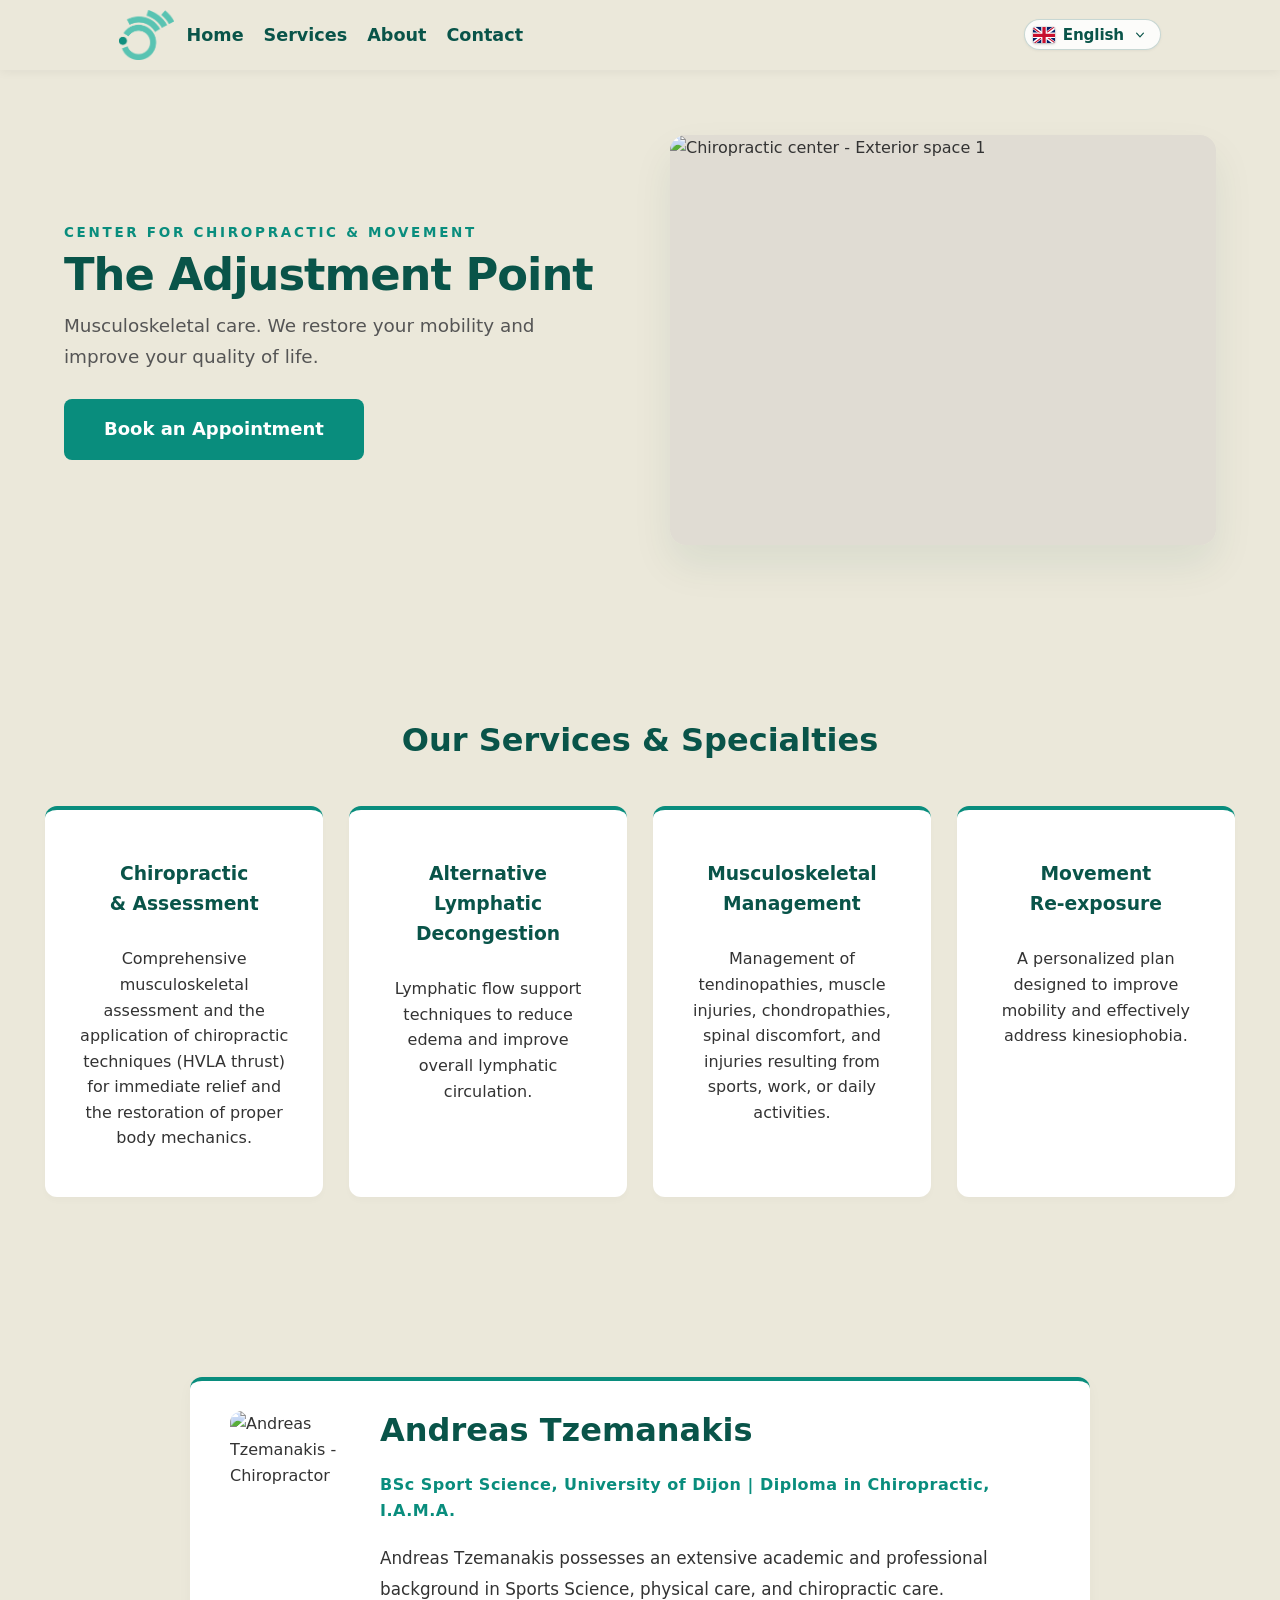
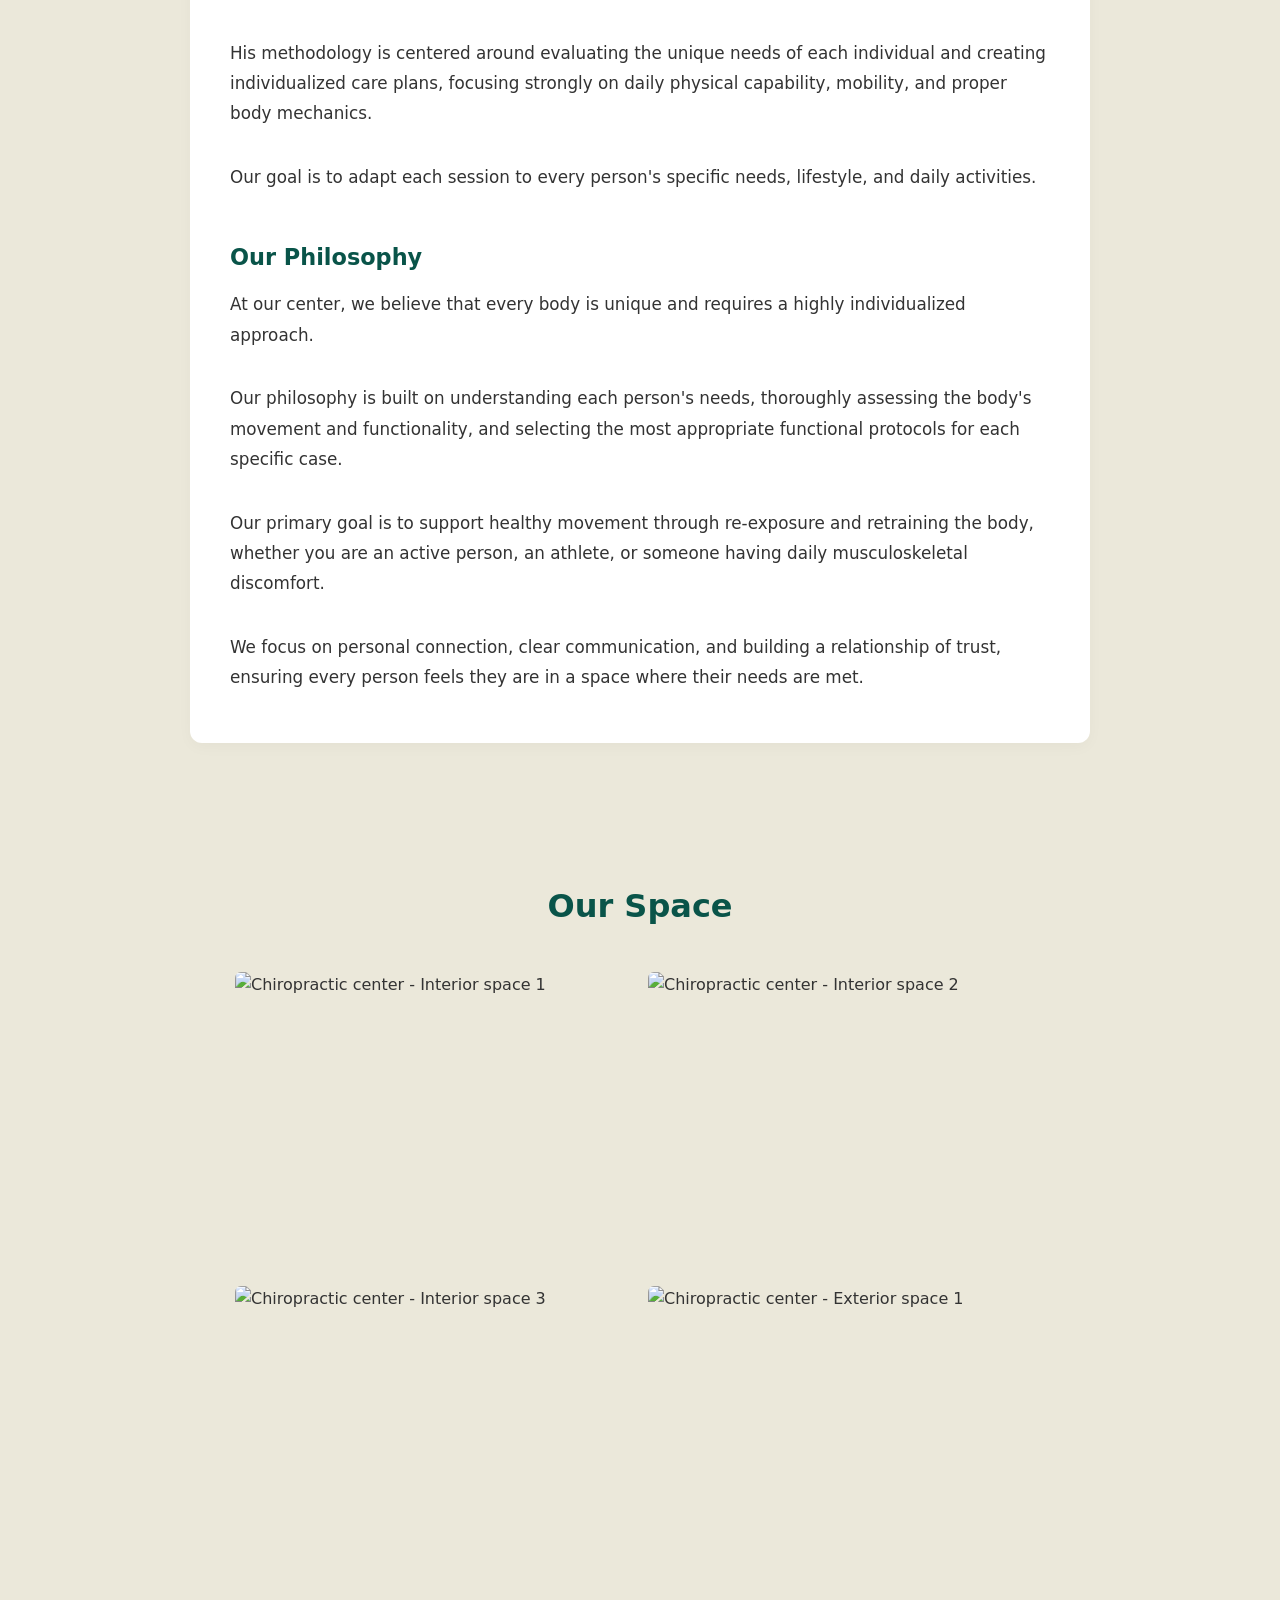
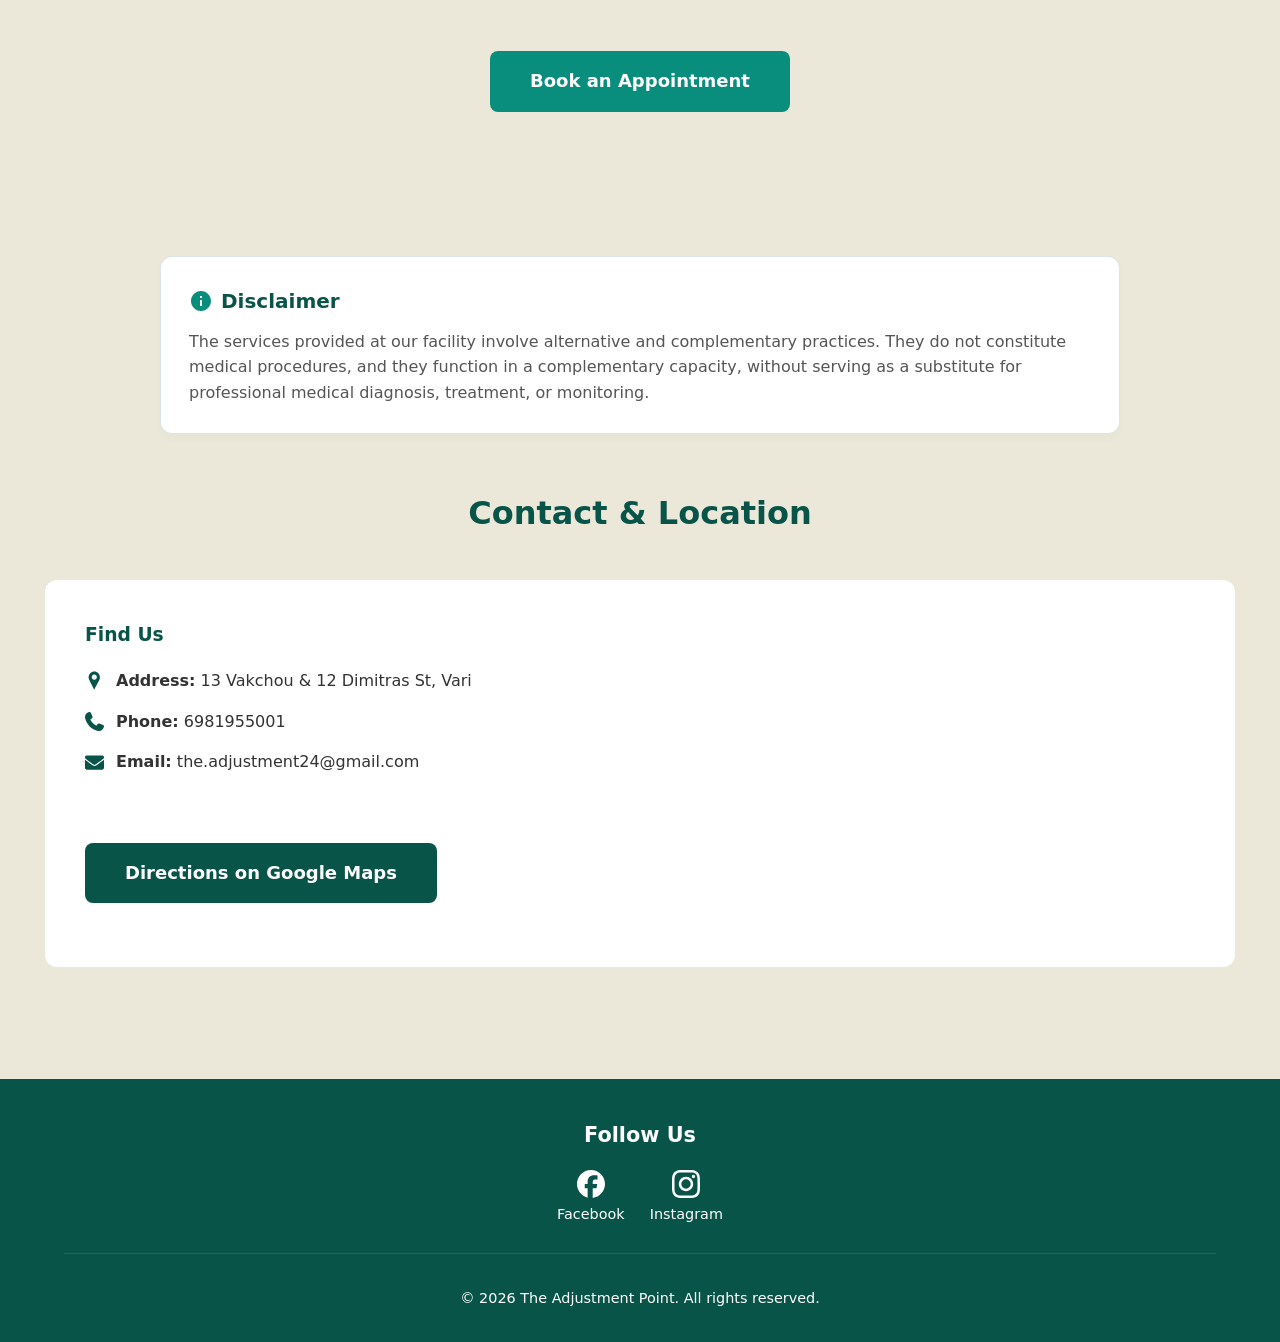
==== commit 4abda5b8: "Update index.html" ====
--- a/en/index.html
+++ b/en/index.html
@@ -1,14 +1,6 @@
 <!DOCTYPE html>
 <html lang="en">
 <head>
-    <!-- Google tag (gtag.js) -->
-    <script async src="https://www.googletagmanager.com/gtag/js?id=G-139980KF6X"></script>
-    <script>
-        window.dataLayer = window.dataLayer || [];
-        function gtag(){dataLayer.push(arguments);}
-        gtag('js', new Date());
-        gtag('config', 'G-139980KF6X');
-    </script>
     <meta charset="UTF-8">
     <meta http-equiv="X-UA-Compatible" content="IE=edge">
     <meta name="viewport" content="width=device-width, initial-scale=1.0">
@@ -165,7 +157,7 @@
             <a href="https://www.bookup.gr/theadjustmentpoint" target="_blank" rel="noopener noreferrer" class="clinic-book-btn">Book an Appointment</a>
         </div>
         <div class="hero-image-container">
-            <img src="../building_images/building_exterior_1.png" alt="Chiropractic center - Exterior space 1" class="hero-img">
+            <img src="../building_images/building_exterior_1.webp" alt="Chiropractic center - Exterior space 1" class="hero-img">
         </div>
     </section>
 
@@ -193,7 +185,7 @@
 
 <section id="about">
     <div class="bio-picture">
-        <img src="../biography_picture/biography_picture.png" alt="Andreas Tzemanakis - Chiropractor">
+        <img src="../biography_picture/biography_picture.webp" alt="Andreas Tzemanakis - Chiropractor">
     </div>
     <h2 class="section-title">Andreas Tzemanakis</h2>
     <p class="about-subtitle">BSc Sport Science, University of Dijon | Diploma in Chiropractic, I.A.M.A.</p>
@@ -214,23 +206,23 @@
         
         <div class="gallery-wrapper">
             <div class="desktop-grid">
-                <img src="../building_images/interior_img_1.png" alt="Chiropractic center - Interior space 1">
-                <img src="../building_images/interior_img_2.png" alt="Chiropractic center - Interior space 2">
-                <img src="../building_images/interior_img_3.png" alt="Chiropractic center - Interior space 3">
-                <img src="../building_images/building_exterior_1.png" alt="Chiropractic center - Exterior space 1">
+                <img src="../building_images/interior_img_1.webp" alt="Chiropractic center - Interior space 1">
+                <img src="../building_images/interior_img_2.webp" alt="Chiropractic center - Interior space 2">
+                <img src="../building_images/interior_img_3.webp" alt="Chiropractic center - Interior space 3">
+                <img src="../building_images/building_exterior_1.webp" alt="Chiropractic center - Exterior space 1">
             </div>
 
             <div class="mobile-carousel">
                 <div class="main-carousel-image">
                     <button class="carousel-arrow prev-arrow" aria-label="Previous photo">&#10094;</button>
-                    <img id="main-mobile-img" src="../building_images/interior_img_1.png" alt="Main interior space photo">
+                    <img id="main-mobile-img" src="../building_images/interior_img_1.webp" alt="Main interior space photo">
                     <button class="carousel-arrow next-arrow" aria-label="Next photo">&#10095;</button>
                 </div>
                 <div class="carousel-thumbnails">
-                    <img class="thumb active" src="../building_images/interior_img_1.png" alt="Chiropractic center - Interior space 1">
-                    <img class="thumb" src="../building_images/interior_img_2.png" alt="Chiropractic center - Interior space 2">
-                    <img class="thumb" src="../building_images/interior_img_3.png" alt="Chiropractic center - Interior space 3">
-                    <img class="thumb" src="../building_images/building_exterior_1.png" alt="Chiropractic center - Exterior space 1">
+                    <img class="thumb active" src="../building_images/interior_img_1.webp" alt="Chiropractic center - Interior space 1">
+                    <img class="thumb" src="../building_images/interior_img_2.webp" alt="Chiropractic center - Interior space 2">
+                    <img class="thumb" src="../building_images/interior_img_3.webp" alt="Chiropractic center - Interior space 3">
+                    <img class="thumb" src="../building_images/building_exterior_1.webp" alt="Chiropractic center - Exterior space 1">
                 </div>
             </div>
         </div>
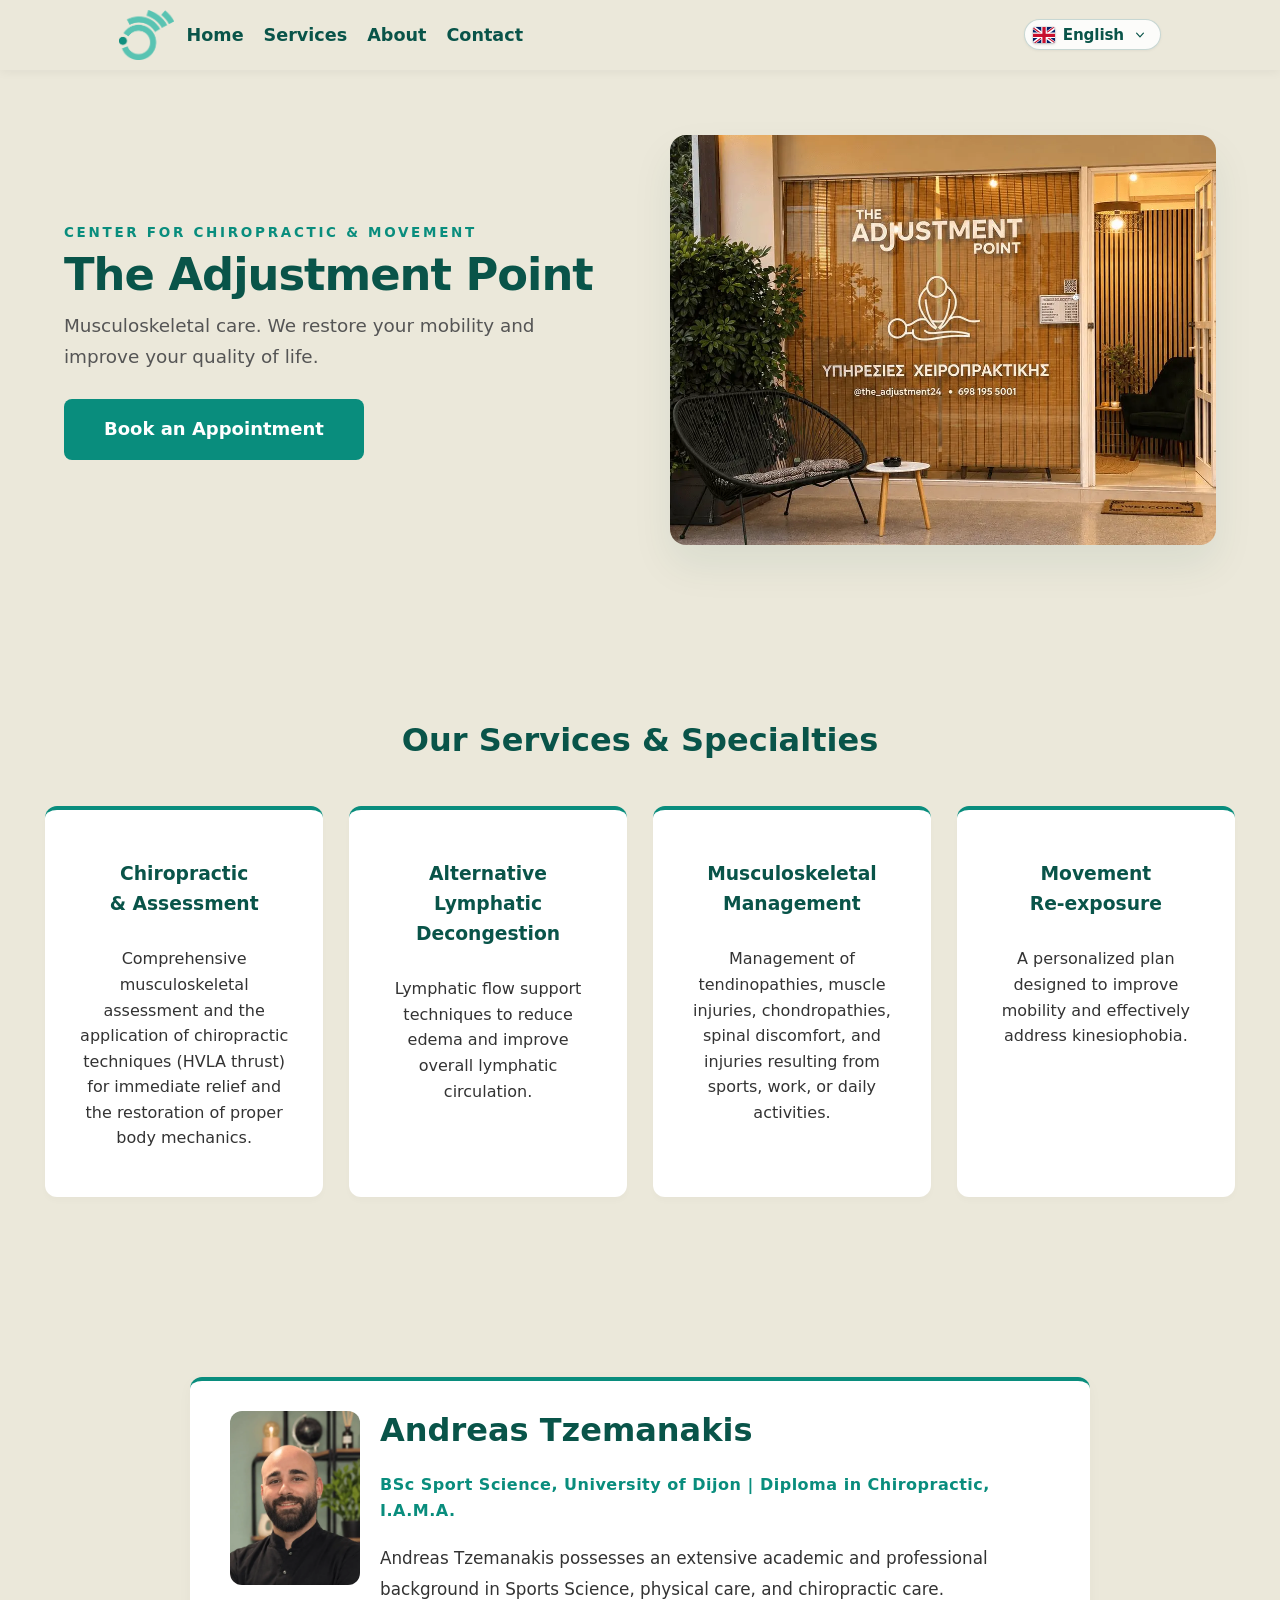
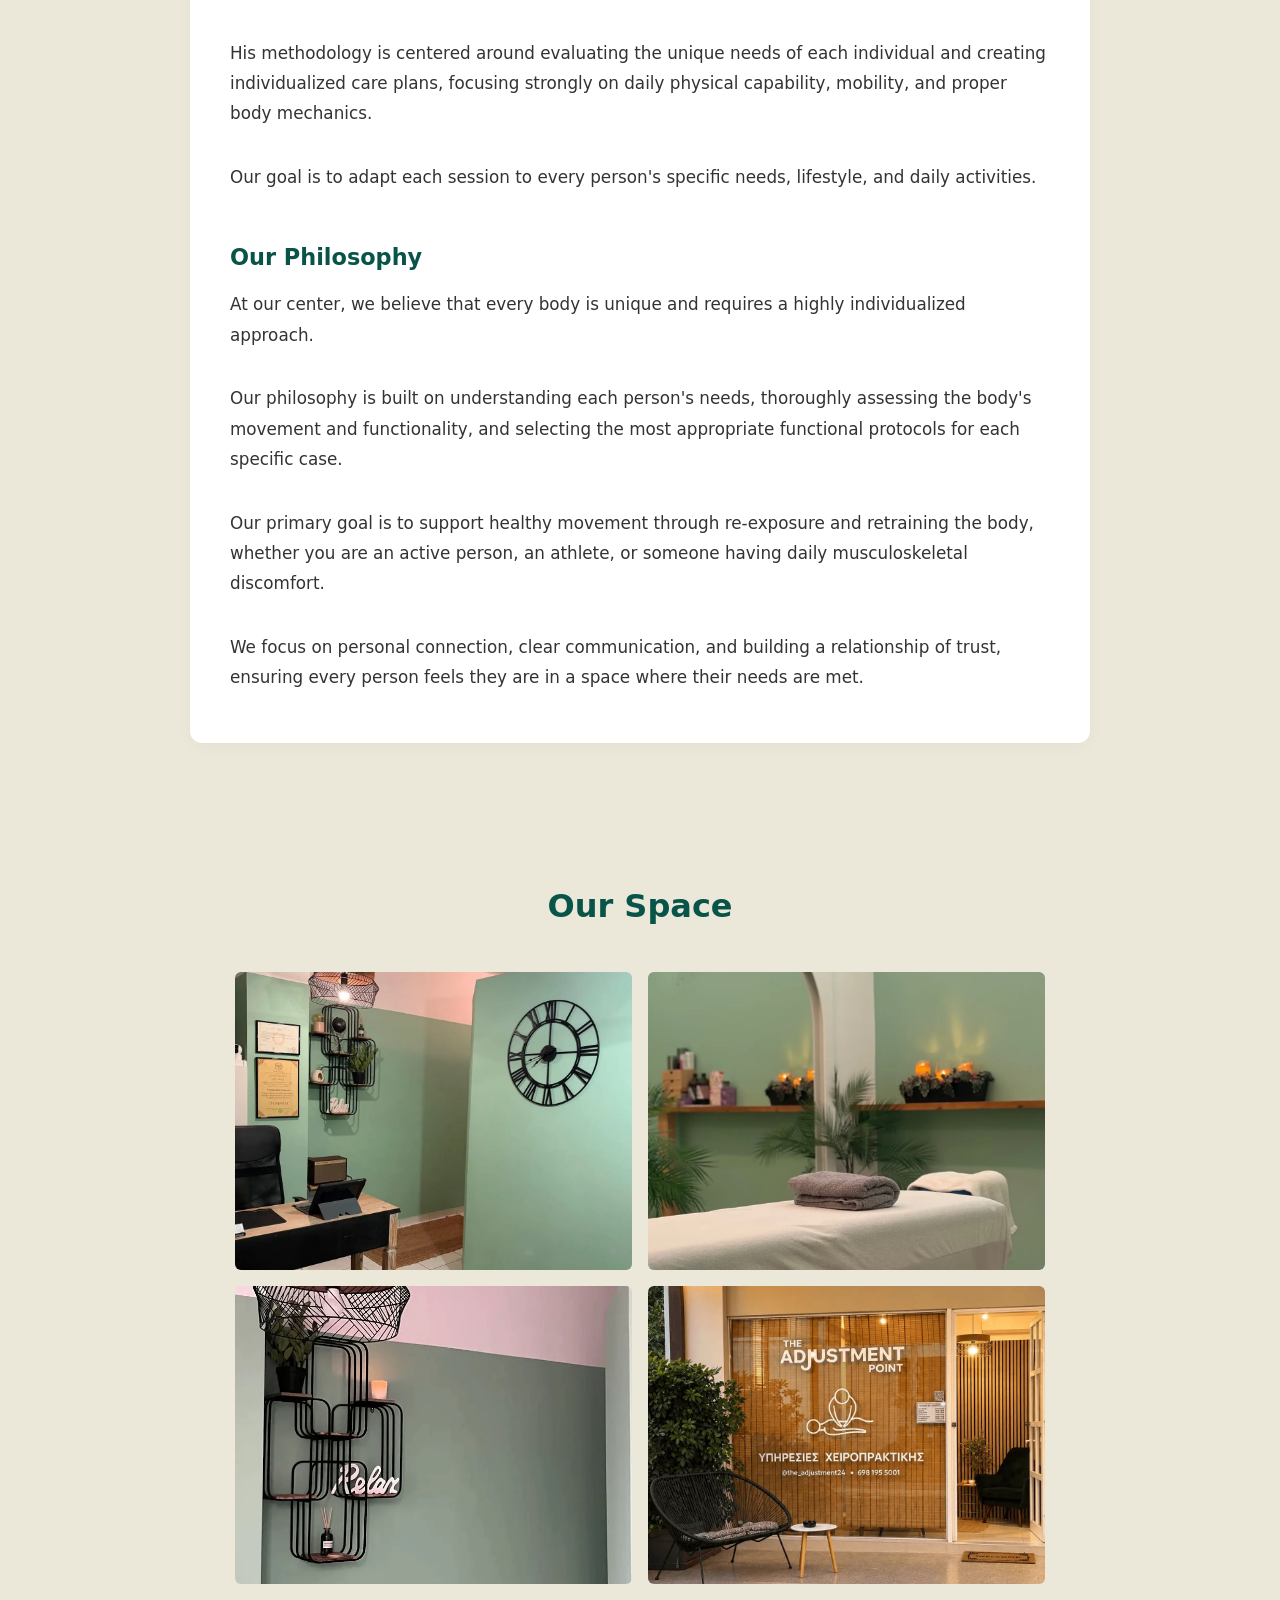
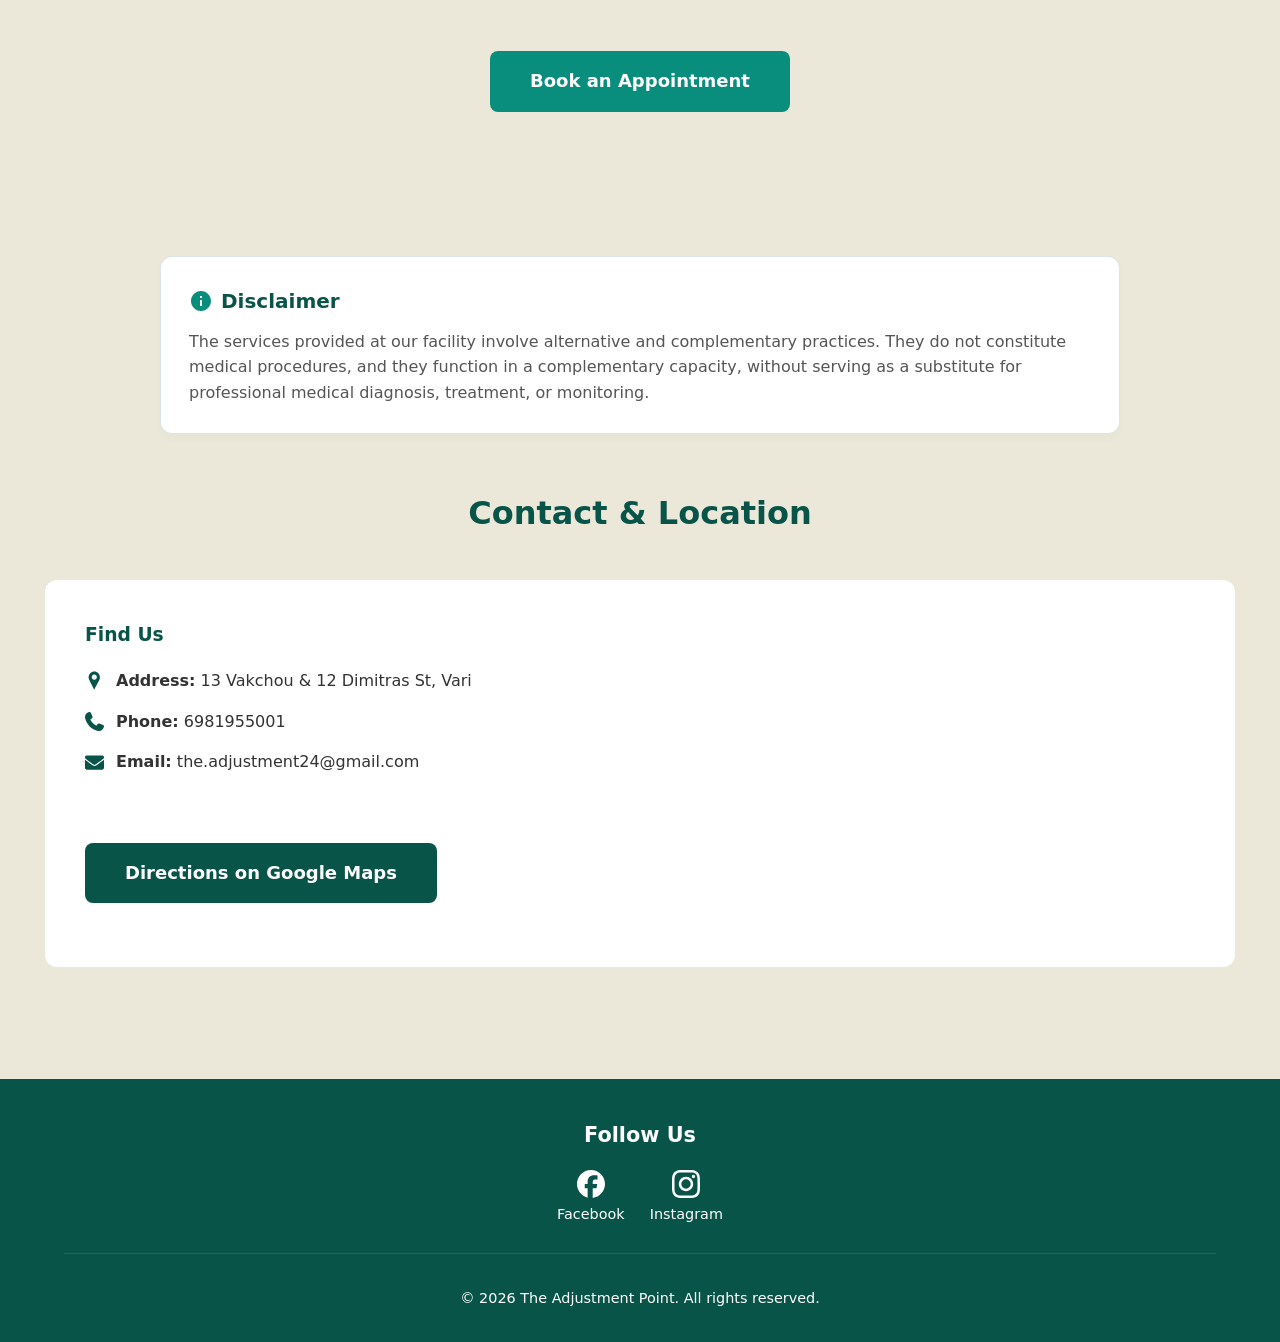
==== commit f21fd510: "Update index.html" ====
--- a/en/index.html
+++ b/en/index.html
@@ -1,6 +1,14 @@
 <!DOCTYPE html>
 <html lang="en">
 <head>
+    <!-- Google tag (gtag.js) -->
+    <script async src="https://www.googletagmanager.com/gtag/js?id=G-139980KF6X"></script>
+    <script>
+        window.dataLayer = window.dataLayer || [];
+        function gtag(){dataLayer.push(arguments);}
+        gtag('js', new Date());
+        gtag('config', 'G-139980KF6X');
+    </script>
     <meta charset="UTF-8">
     <meta http-equiv="X-UA-Compatible" content="IE=edge">
     <meta name="viewport" content="width=device-width, initial-scale=1.0">
@@ -149,125 +157,127 @@
         </div>
     </nav>
 
-    <section id="home" class="hero-split">
-        <div class="hero-content">
-            <span class="hero-subtitle tracking-in-expand">Center for Chiropractic & Movement</span>
-            <h1 class="tracking-in-expand">The Adjustment Point</h1>
-            <p class="tracking-in-expand">Musculoskeletal care. We restore your mobility and improve your quality of life.</p>
-            <a href="https://www.bookup.gr/theadjustmentpoint" target="_blank" rel="noopener noreferrer" class="clinic-book-btn">Book an Appointment</a>
-        </div>
-        <div class="hero-image-container">
-            <img src="../building_images/building_exterior_1.webp" alt="Chiropractic center - Exterior space 1" class="hero-img">
-        </div>
-    </section>
-
-    <section id="services" class="section">
-        <h2 class="section-title">Our Services & Specialties</h2>
-        <div class="services-grid">
-            <div class="service-card">
-                <h3>Chiropractic & Assessment</h3>
-                <p>Comprehensive musculoskeletal assessment and the application of chiropractic techniques (HVLA thrust) for immediate relief and the restoration of proper body mechanics.</p>
-            </div>
-            <div class="service-card">
-                <h3>Alternative Lymphatic Decongestion</h3>
-                <p>Lymphatic flow support techniques to reduce edema and improve overall lymphatic circulation.</p>
-            </div>
-            <div class="service-card">
-                <h3>Musculoskeletal Management</h3>
-                <p>Management of tendinopathies, muscle injuries, chondropathies, spinal discomfort, and injuries resulting from sports, work, or daily activities.</p>
-            </div>
-            <div class="service-card">
-                <h3>Movement Re-exposure</h3>
-                <p>A personalized plan designed to improve mobility and effectively address kinesiophobia.</p>
-            </div>
-        </div>
-    </section>
-
-<section id="about">
-    <div class="bio-picture">
-        <img src="../biography_picture/biography_picture.webp" alt="Andreas Tzemanakis - Chiropractor">
-    </div>
-    <h2 class="section-title">Andreas Tzemanakis</h2>
-    <p class="about-subtitle">BSc Sport Science, University of Dijon | Diploma in Chiropractic, I.A.M.A.</p>
-    <div class="about-content">
-        <p>Andreas Tzemanakis possesses an extensive academic and professional background in Sports Science, physical care, and chiropractic care.</p>
-        <p>His methodology is centered around evaluating the unique needs of each individual and creating individualized care plans, focusing strongly on daily physical capability, mobility, and proper body mechanics.</p>
-        <p>Our goal is to adapt each session to every person's specific needs, lifestyle, and daily activities.</p>
-        <h3>Our Philosophy</h3>           
-        <p>At our center, we believe that every body is unique and requires a highly individualized approach.</p> 
-        <p>Our philosophy is built on understanding each person's needs, thoroughly assessing the body's movement and functionality, and selecting the most appropriate functional protocols for each specific case.</p>
-        <p>Our primary goal is to support healthy movement through re-exposure and retraining the body, whether you are an active person, an athlete, or someone having daily musculoskeletal discomfort.</p> 
-        <p>We focus on personal connection, clear communication, and building a relationship of trust, ensuring every person feels they are in a space where their needs are met.</p>
-    </div>
-</section>
-
-    <section id="gallery" class="section">
-        <h2 class="section-title">Our Space</h2>
-        
-        <div class="gallery-wrapper">
-            <div class="desktop-grid">
-                <img src="../building_images/interior_img_1.webp" alt="Chiropractic center - Interior space 1">
-                <img src="../building_images/interior_img_2.webp" alt="Chiropractic center - Interior space 2">
-                <img src="../building_images/interior_img_3.webp" alt="Chiropractic center - Interior space 3">
-                <img src="../building_images/building_exterior_1.webp" alt="Chiropractic center - Exterior space 1">
-            </div>
-
-            <div class="mobile-carousel">
-                <div class="main-carousel-image">
-                    <button class="carousel-arrow prev-arrow" aria-label="Previous photo">&#10094;</button>
-                    <img id="main-mobile-img" src="../building_images/interior_img_1.webp" alt="Main interior space photo">
-                    <button class="carousel-arrow next-arrow" aria-label="Next photo">&#10095;</button>
-                </div>
-                <div class="carousel-thumbnails">
-                    <img class="thumb active" src="../building_images/interior_img_1.webp" alt="Chiropractic center - Interior space 1">
-                    <img class="thumb" src="../building_images/interior_img_2.webp" alt="Chiropractic center - Interior space 2">
-                    <img class="thumb" src="../building_images/interior_img_3.webp" alt="Chiropractic center - Interior space 3">
-                    <img class="thumb" src="../building_images/building_exterior_1.webp" alt="Chiropractic center - Exterior space 1">
-                </div>
-            </div>
-        </div>
-        <div class="gallery-btn-container">
-            <a href="https://www.bookup.gr/theadjustmentpoint" target="_blank" rel="noopener noreferrer" class="clinic-book-btn">Book an Appointment</a>
-        </div>
-    </section>
-
-    <section id="contact" class="section" style="scroll-margin-top: clamp(4rem, 10vh, 6.25rem);">
-        <div class="disclaimer-notice">
-            <h3 class="disclaimer-header">
-                <svg xmlns="http://www.w3.org/2000/svg" viewBox="0 0 24 24" class="info-icon"><path d="M12 2C6.48 2 2 6.48 2 12s4.48 10 10 10 10-4.48 10-10S17.52 2 12 2zm1 15h-2v-6h2v6zm0-8h-2V7h2v2z"/></svg>
-                <span>Disclaimer</span>
-            </h3>
-            <p>The services provided at our facility involve alternative and complementary practices. They do not constitute medical procedures, and they function in a complementary capacity, without serving as a substitute for professional medical diagnosis, treatment, or monitoring.</p>
-        </div>
-        <h2 class="section-title">Contact & Location</h2>
-        <div class="location-container">
-            <div class="contact-info">
-                <h3 style="color: var(--dark-green); margin-top: 0;">Find Us</h3>
-                
-                <div class="contact-row">
-                    <svg xmlns="http://www.w3.org/2000/svg" viewBox="0 0 42 42"><path d="M33 13.924C33 6.893 27.594 1 20.51 1S8 6.897 8 13.93C8 16.25 8.324 18 9.423 20h-.021l10.695 20.621c.402.551.824-.032.824-.032C20.56 41.13 31.616 20 31.616 20h-.009C32.695 18 33 16.246 33 13.924zm-18.249-.396c0-3.317 2.579-6.004 5.759-6.004c3.179 0 5.76 2.687 5.76 6.004s-2.581 6.005-5.76 6.005c-3.18 0-5.759-2.687-5.759-6.005z"/></svg>
-                    <span><strong>Address:</strong> <a href="https://maps.app.goo.gl/NmPnQMgVqVfagS7F6" target="_blank" rel="noopener noreferrer">13 Vakchou & 12 Dimitras St, Vari</a></span>
-                </div>
-                
-                <div class="contact-row">
-                    <svg xmlns="http://www.w3.org/2000/svg" viewBox="0 0 512 512"><path d="M160.2 25c-7.9-18.9-28.5-28.9-48.1-23.6l-5.5 1.5C42 20.5-13.2 83.1 2.9 159.3C40 334.3 177.7 472 352.7 509.1C429 525.3 491.5 470 509.1 405.4l1.5-5.5c5.4-19.7-4.7-40.3-23.5-48.1l-97.3-40.5c-16.5-6.9-35.6-2.1-47 11.8l-38.6 47.2c-70.3-34.9-126.9-93.3-159.4-165l44.2-36c13.9-11.3 18.6-30.4 11.8-47z"/></svg>
-                    <span><strong>Phone:</strong> <a href="tel:6981955001">6981955001</a></span>
-                </div>
-
-                <div class="contact-row">
-                    <svg xmlns="http://www.w3.org/2000/svg" viewBox="0 0 512 512"><path d="M502.3 190.8c3.9-3.1 9.7-.2 9.7 4.7V400c0 26.5-21.5 48-48 48H48c-26.5 0-48-21.5-48-48V195.6c0-5 5.7-7.8 9.7-4.7c22.4 17.4 52.1 39.5 154.1 113.6c21.1 15.4 56.7 47.8 92.2 47.6c35.7.3 72-32.8 92.3-47.6c102-74.1 131.6-96.3 154-113.7zM256 320c23.2.4 56.6-29.2 73.4-41.4c132.7-96.3 142.8-104.7 173.4-128.7c5.8-4.5 9.2-11.5 9.2-18.9v-19c0-26.5-21.5-48-48-48H48C21.5 64 0 85.5 0 112v19c0 7.4 3.4 14.3 9.2 18.9c30.6 23.9 40.7 32.4 173.4 128.7c16.8 12.2 50.2 41.8 73.4 41.4z"/></svg>
-                    <span><strong>Email:</strong> <a href="mailto:the.adjustment24@gmail.com">the.adjustment24@gmail.com</a></span>
-                </div>
-                <br class="desktop-map-btn">
-                <a href="https://maps.app.goo.gl/6xaPBVVygRNUeTxE6" target="_blank" class="clinic-book-btn desktop-map-btn" style="background-color: var(--dark-green);">Directions on Google Maps</a>
-            </div>
-        
-            <div class="map-container">
-                <iframe src="https://www.google.com/maps/embed?pb=!1m18!1m12!1m3!1d3151.215909786968!2d23.800469076837256!3d37.8318309719711!2m3!1f0!2f0!3f0!3m2!1i1024!2i768!4f13.1!3m3!1m2!1s0x4fa8a4b26e5c45d5%3A0xa3ca2a22623297a9!2sThe%20Adjustment%20Point!5e0!3m2!1sen!2sgr!4v1789498225098!5m2!1sen!2sgr" style="border:0;" allowfullscreen="" loading="lazy" title="The Adjustment Point location map" referrerpolicy="strict-origin-when-cross-origin"></iframe>
-            </div>
-            <a href="https://maps.app.goo.gl/6xaPBVVygRNUeTxE6" target="_blank" class="clinic-book-btn mobile-map-btn">Directions on Google Maps</a>
-        </div>
-    </section>
+    <main>
+        <section id="home" class="hero-split">
+            <div class="hero-content">
+                <span class="hero-subtitle tracking-in-expand">Center for Chiropractic & Movement</span>
+                <h1 class="tracking-in-expand">The Adjustment Point</h1>
+                <p class="tracking-in-expand">Musculoskeletal care. We restore your mobility and improve your quality of life.</p>
+                <a href="https://www.bookup.gr/theadjustmentpoint" target="_blank" rel="noopener noreferrer" class="clinic-book-btn" onclick="gtag('event', 'book_appointment');">Book an Appointment</a>
+            </div>
+            <div class="hero-image-container">
+                <img src="../building_images/building_exterior_1.webp" alt="Chiropractic center - Exterior space 1" class="hero-img">
+            </div>
+        </section>
+
+        <section id="services" class="section">
+            <h2 class="section-title">Our Services & Specialties</h2>
+            <div class="services-grid">
+                <div class="service-card">
+                    <h3>Chiropractic & Assessment</h3>
+                    <p>Comprehensive musculoskeletal assessment and the application of chiropractic techniques (HVLA thrust) for immediate relief and the restoration of proper body mechanics.</p>
+                </div>
+                <div class="service-card">
+                    <h3>Alternative Lymphatic Decongestion</h3>
+                    <p>Lymphatic flow support techniques to reduce edema and improve overall lymphatic circulation.</p>
+                </div>
+                <div class="service-card">
+                    <h3>Musculoskeletal Management</h3>
+                    <p>Management of tendinopathies, muscle injuries, chondropathies, spinal discomfort, and injuries resulting from sports, work, or daily activities.</p>
+                </div>
+                <div class="service-card">
+                    <h3>Movement Re-exposure</h3>
+                    <p>A personalized plan designed to improve mobility and effectively address kinesiophobia.</p>
+                </div>
+            </div>
+        </section>
+
+        <section id="about">
+            <div class="bio-picture">
+                <img src="../biography_picture/biography_picture.webp" alt="Andreas Tzemanakis - Chiropractor">
+            </div>
+            <h2 class="section-title">Andreas Tzemanakis</h2>
+            <p class="about-subtitle">BSc Sport Science, University of Dijon | Diploma in Chiropractic, I.A.M.A.</p>
+            <div class="about-content">
+                <p>Andreas Tzemanakis possesses an extensive academic and professional background in Sports Science, physical care, and chiropractic care.</p>
+                <p>His methodology is centered around evaluating the unique needs of each individual and creating individualized care plans, focusing strongly on daily physical capability, mobility, and proper body mechanics.</p>
+                <p>Our goal is to adapt each session to every person's specific needs, lifestyle, and daily activities.</p>
+                <h3>Our Philosophy</h3>           
+                <p>At our center, we believe that every body is unique and requires a highly individualized approach.</p> 
+                <p>Our philosophy is built on understanding each person's needs, thoroughly assessing the body's movement and functionality, and selecting the most appropriate functional protocols for each specific case.</p>
+                <p>Our primary goal is to support healthy movement through re-exposure and retraining the body, whether you are an active person, an athlete, or someone having daily musculoskeletal discomfort.</p> 
+                <p>We focus on personal connection, clear communication, and building a relationship of trust, ensuring every person feels they are in a space where their needs are met.</p>
+            </div>
+        </section>
+
+        <section id="gallery" class="section">
+            <h2 class="section-title">Our Space</h2>
+            
+            <div class="gallery-wrapper">
+                <div class="desktop-grid">
+                    <img src="../building_images/interior_img_1.webp" alt="Chiropractic center - Interior space 1">
+                    <img src="../building_images/interior_img_2.webp" alt="Chiropractic center - Interior space 2">
+                    <img src="../building_images/interior_img_3.webp" alt="Chiropractic center - Interior space 3">
+                    <img src="../building_images/building_exterior_1.webp" alt="Chiropractic center - Exterior space 1">
+                </div>
+
+                <div class="mobile-carousel">
+                    <div class="main-carousel-image">
+                        <button class="carousel-arrow prev-arrow" aria-label="Previous photo">&#10094;</button>
+                        <img id="main-mobile-img" src="../building_images/interior_img_1.webp" alt="Main interior space photo">
+                        <button class="carousel-arrow next-arrow" aria-label="Next photo">&#10095;</button>
+                    </div>
+                    <div class="carousel-thumbnails">
+                        <img class="thumb active" src="../building_images/interior_img_1.webp" alt="Chiropractic center - Interior space 1">
+                        <img class="thumb" src="../building_images/interior_img_2.webp" alt="Chiropractic center - Interior space 2">
+                        <img class="thumb" src="../building_images/interior_img_3.webp" alt="Chiropractic center - Interior space 3">
+                        <img class="thumb" src="../building_images/building_exterior_1.webp" alt="Chiropractic center - Exterior space 1">
+                    </div>
+                </div>
+            </div>
+            <div class="gallery-btn-container">
+                <a href="https://www.bookup.gr/theadjustmentpoint" target="_blank" rel="noopener noreferrer" class="clinic-book-btn" onclick="gtag('event', 'book_appointment');">Book an Appointment</a>
+            </div>
+        </section>
+
+        <section id="contact" class="section" style="scroll-margin-top: clamp(4rem, 10vh, 6.25rem);">
+            <div class="disclaimer-notice">
+                <h3 class="disclaimer-header">
+                    <svg xmlns="http://www.w3.org/2000/svg" viewBox="0 0 24 24" class="info-icon" aria-hidden="true"><path d="M12 2C6.48 2 2 6.48 2 12s4.48 10 10 10 10-4.48 10-10S17.52 2 12 2zm1 15h-2v-6h2v6zm0-8h-2V7h2v2z"/></svg>
+                    <span>Disclaimer</span>
+                </h3>
+                <p>The services provided at our facility involve alternative and complementary practices. They do not constitute medical procedures, and they function in a complementary capacity, without serving as a substitute for professional medical diagnosis, treatment, or monitoring.</p>
+            </div>
+            <h2 class="section-title">Contact & Location</h2>
+            <div class="location-container">
+                <div class="contact-info">
+                    <h3 style="color: var(--dark-green); margin-top: 0;">Find Us</h3>
+                    
+                    <div class="contact-row">
+                        <svg xmlns="http://www.w3.org/2000/svg" viewBox="0 0 42 42" aria-hidden="true"><path d="M33 13.924C33 6.893 27.594 1 20.51 1S8 6.897 8 13.93C8 16.25 8.324 18 9.423 20h-.021l10.695 20.621c.402.551.824-.032.824-.032C20.56 41.13 31.616 20 31.616 20h-.009C32.695 18 33 16.246 33 13.924zm-18.249-.396c0-3.317 2.579-6.004 5.759-6.004c3.179 0 5.76 2.687 5.76 6.004s-2.581 6.005-5.76 6.005c-3.18 0-5.759-2.687-5.759-6.005z"/></svg>
+                        <span><strong>Address:</strong> <a href="https://maps.app.goo.gl/NmPnQMgVqVfagS7F6" target="_blank" rel="noopener noreferrer">13 Vakchou & 12 Dimitras St, Vari</a></span>
+                    </div>
+                    
+                    <div class="contact-row">
+                        <svg xmlns="http://www.w3.org/2000/svg" viewBox="0 0 512 512" aria-hidden="true"><path d="M160.2 25c-7.9-18.9-28.5-28.9-48.1-23.6l-5.5 1.5C42 20.5-13.2 83.1 2.9 159.3C40 334.3 177.7 472 352.7 509.1C429 525.3 491.5 470 509.1 405.4l1.5-5.5c5.4-19.7-4.7-40.3-23.5-48.1l-97.3-40.5c-16.5-6.9-35.6-2.1-47 11.8l-38.6 47.2c-70.3-34.9-126.9-93.3-159.4-165l44.2-36c13.9-11.3 18.6-30.4 11.8-47z"/></svg>
+                        <span><strong>Phone:</strong> <a href="tel:6981955001">6981955001</a></span>
+                    </div>
+
+                    <div class="contact-row">
+                        <svg xmlns="http://www.w3.org/2000/svg" viewBox="0 0 512 512" aria-hidden="true"><path d="M502.3 190.8c3.9-3.1 9.7-.2 9.7 4.7V400c0 26.5-21.5 48-48 48H48c-26.5 0-48-21.5-48-48V195.6c0-5 5.7-7.8 9.7-4.7c22.4 17.4 52.1 39.5 154.1 113.6c21.1 15.4 56.7 47.8 92.2 47.6c35.7.3 72-32.8 92.3-47.6c102-74.1 131.6-96.3 154-113.7zM256 320c23.2.4 56.6-29.2 73.4-41.4c132.7-96.3 142.8-104.7 173.4-128.7c5.8-4.5 9.2-11.5 9.2-18.9v-19c0-26.5-21.5-48-48-48H48C21.5 64 0 85.5 0 112v19c0 7.4 3.4 14.3 9.2 18.9c30.6 23.9 40.7 32.4 173.4 128.7c16.8 12.2 50.2 41.8 73.4 41.4z"/></svg>
+                        <span><strong>Email:</strong> <a href="mailto:the.adjustment24@gmail.com">the.adjustment24@gmail.com</a></span>
+                    </div>
+                    <br class="desktop-map-btn">
+                    <a href="https://maps.app.goo.gl/6xaPBVVygRNUeTxE6" target="_blank" class="clinic-book-btn desktop-map-btn" style="background-color: var(--dark-green);">Directions on Google Maps</a>
+                </div>
+            
+                <div class="map-container">
+                    <iframe src="https://www.google.com/maps/embed?pb=!1m18!1m12!1m3!1d3151.215909786968!2d23.800469076837256!3d37.8318309719711!2m3!1f0!2f0!3f0!3m2!1i1024!2i768!4f13.1!3m3!1m2!1s0x4fa8a4b26e5c45d5%3A0xa3ca2a22623297a9!2sThe%20Adjustment%20Point!5e0!3m2!1sen!2sgr!4v1789498225098!5m2!1sen!2sgr" style="border:0;" allowfullscreen="" loading="lazy" title="The Adjustment Point location map" referrerpolicy="strict-origin-when-cross-origin"></iframe>
+                </div>
+                <a href="https://maps.app.goo.gl/6xaPBVVygRNUeTxE6" target="_blank" class="clinic-book-btn mobile-map-btn">Directions on Google Maps</a>
+            </div>
+        </section>
+    </main>
 
     <footer style="padding: clamp(1.5rem, 5vh, 2.5rem) 5vw clamp(0.75rem, 2vh, 1.25rem) 5vw;">
         <div class="footer-container" style="justify-content: center; text-align: center;">
@@ -275,11 +285,11 @@
                 <h3 style="margin-bottom: clamp(0.75rem, 2vh, 1.25rem);">Follow Us</h3>
                 <div class="social-links" style="flex-direction: row; gap: clamp(1rem, 3vw, 1.5625rem);">
                     <a href="https://www.facebook.com/profile.php?id=61572349864029" target="_blank" rel="noopener noreferrer" aria-label="Visit our Facebook page" style="flex-direction: column; gap: 0.3125rem; font-size: 0.9rem;">
-                        <svg role="img" viewBox="0 0 24 24" xmlns="http://www.w3.org/2000/svg"><path d="M9.101 23.691v-7.98H6.627v-3.667h2.474v-1.58c0-4.085 1.848-5.978 5.858-5.978.401 0 .955.042 1.468.103a8.68 8.68 0 0 1 1.141.195v3.325a8.623 8.623 0 0 0-.653-.036 26.805 26.805 0 0 0-.733-.009c-.707 0-1.259.096-1.675.309a1.686 1.686 0 0 0-.679.622c-.258.42-.374.995-.374 1.752v1.297h3.919l-.386 2.103-.287 1.564h-3.246v8.245C19.396 23.238 24 18.179 24 12.044c0-6.627-5.373-12-12-12s-12 5.373-12 12c0 5.628 3.874 10.35 9.101 11.647Z"/></svg>
+                        <svg aria-hidden="true" viewBox="0 0 24 24" xmlns="http://www.w3.org/2000/svg"><path d="M9.101 23.691v-7.98H6.627v-3.667h2.474v-1.58c0-4.085 1.848-5.978 5.858-5.978.401 0 .955.042 1.468.103a8.68 8.68 0 0 1 1.141.195v3.325a8.623 8.623 0 0 0-.653-.036 26.805 26.805 0 0 0-.733-.009c-.707 0-1.259.096-1.675.309a1.686 1.686 0 0 0-.679.622c-.258.42-.374.995-.374 1.752v1.297h3.919l-.386 2.103-.287 1.564h-3.246v8.245C19.396 23.238 24 18.179 24 12.044c0-6.627-5.373-12-12-12s-12 5.373-12 12c0 5.628 3.874 10.35 9.101 11.647Z"/></svg>
                         <span>Facebook</span>
                     </a>
                     <a href="https://www.instagram.com/the_adjustment24/" target="_blank" rel="noopener noreferrer" aria-label="Visit our Instagram page" style="flex-direction: column; gap: 0.3125rem; font-size: 0.9rem;">
-                        <svg role="img" viewBox="0 0 24 24" xmlns="http://www.w3.org/2000/svg"><path d="M7.0301.084c-1.2768.0602-2.1487.264-2.911.5634-.7888.3075-1.4575.72-2.1228 1.3877-.6652.6677-1.075 1.3368-1.3802 2.127-.2954.7638-.4956 1.6365-.552 2.914-.0564 1.2775-.0689 1.6882-.0626 4.947.0062 3.2586.0206 3.6671.0825 4.9473.061 1.2765.264 2.1482.5635 2.9107.308.7889.72 1.4573 1.388 2.1228.6679.6655 1.3365 1.0743 2.1285 1.38.7632.295 1.6361.4961 2.9134.552 1.2773.056 1.6884.069 4.9462.0627 3.2578-.0062 3.668-.0207 4.9478-.0814 1.28-.0607 2.147-.2652 2.9098-.5633.7889-.3086 1.4578-.72 2.1228-1.3881.665-.6682 1.0745-1.3378 1.3795-2.1284.2957-.7632.4966-1.636.552-2.9124.056-1.2809.0692-1.6898.063-4.948-.0063-3.2583-.021-3.6668-.0817-4.9465-.0607-1.2797-.264-2.1487-.5633-2.9117-.3084-.7889-.72-1.4568-1.3876-2.1228C21.2982 1.33 20.628.9208 19.8378.6165 19.074.321 18.2017.1197 16.9244.0645 15.6471.0093 15.236-.005 11.977.0014 8.718.0076 8.31.0215 7.0301.0839m.1402 21.6932c-1.17-.0509-1.8053-.2453-2.2287-.408-.5606-.216-.96-.4771-1.3819-.895-.422-.4178-.6811-.8186-.9-1.378-.1644-.4234-.3624-1.058-.4171-2.228-.0595-1.2645-.072-1.6442-.079-4.848-.007-3.2037.0053-3.583.0607-4.848.05-1.169.2456-1.805.408-2.2282.216-.5613.4762-.96.895-1.3816.4188-.4217.8184-.6814 1.3783-.9003.423-.1651 1.0575-.3614 2.227-.4171 1.2655-.06 1.6447-.072 4.848-.079 3.2033-.007 3.5835.005 4.8495.0608 1.169.0508 1.8053.2445 2.228.408.5608.216.96.4754 1.3816.895.4217.4194.6816.8176.9005 1.3787.1653.4217.3617 1.056.4169 2.2263.0602 1.2655.0739 1.645.0796 4.848.0058 3.203-.0055 3.5834-.061 4.848-.051 1.17-.245 1.8055-.408 2.2294-.216.5604-.4763.96-.8954 1.3814-.419.4215-.8181.6811-1.3783.9-.4224.1649-1.0577.3617-2.2262.4174-1.2656.0595-1.6448.072-4.8493.079-3.2045.007-3.5825-.006-4.848-.0608M16.953 5.5864A1.44 1.44 0 1 0 18.39 4.144a1.44 1.44 0 0 0-1.437 1.4424M5.8385 12.012c.0067 3.4032 2.7706 6.1557 6.173 6.1493 3.4026-.0065 6.157-2.7701 6.1506-6.1733-.0065-3.4032-2.771-6.1565-6.174-6.1498-3.403.0067-6.156 2.771-6.1496 6.1738M8 12.0077a4 4 0 1 1 4.008 3.9921A3.9996 3.9996 0 0 1 8 12.0077"/></svg>
+                        <svg aria-hidden="true" viewBox="0 0 24 24" xmlns="http://www.w3.org/2000/svg"><path d="M7.0301.084c-1.2768.0602-2.1487.264-2.911.5634-.7888.3075-1.4575.72-2.1228 1.3877-.6652.6677-1.075 1.3368-1.3802 2.127-.2954.7638-.4956 1.6365-.552 2.914-.0564 1.2775-.0689 1.6882-.0626 4.947.0062 3.2586.0206 3.6671.0825 4.9473.061 1.2765.264 2.1482.5635 2.9107.308.7889.72 1.4573 1.388 2.1228.6679.6655 1.3365 1.0743 2.1285 1.38.7632.295 1.6361.4961 2.9134.552 1.2773.056 1.6884.069 4.9462.0627 3.2578-.0062 3.668-.0207 4.9478-.0814 1.28-.0607 2.147-.2652 2.9098-.5633.7889-.3086 1.4578-.72 2.1228-1.3881.665-.6682 1.0745-1.3378 1.3795-2.1284.2957-.7632.4966-1.636.552-2.9124.056-1.2809.0692-1.6898.063-4.948-.0063-3.2583-.021-3.6668-.0817-4.9465-.0607-1.2797-.264-2.1487-.5633-2.9117-.3084-.7889-.72-1.4568-1.3876-2.1228C21.2982 1.33 20.628.9208 19.8378.6165 19.074.321 18.2017.1197 16.9244.0645 15.6471.0093 15.236-.005 11.977.0014 8.718.0076 8.31.0215 7.0301.0839m.1402 21.6932c-1.17-.0509-1.8053-.2453-2.2287-.408-.5606-.216-.96-.4771-1.3819-.895-.422-.4178-.6811-.8186-.9-1.378-.1644-.4234-.3624-1.058-.4171-2.228-.0595-1.2645-.072-1.6442-.079-4.848-.007-3.2037.0053-3.583.0607-4.848.05-1.169.2456-1.805.408-2.2282.216-.5613.4762-.96.895-1.3816.4188-.4217.8184-.6814 1.3783-.9003.423-.1651 1.0575-.3614 2.227-.4171 1.2655-.06 1.6447-.072 4.848-.079 3.2033-.007 3.5835.005 4.8495.0608 1.169.0508 1.8053.2445 2.228.408.5608.216.96.4754 1.3816.895.4217.4194.6816.8176.9005 1.3787.1653.4217.3617 1.056.4169 2.2263.0602 1.2655.0739 1.645.0796 4.848.0058 3.203-.0055 3.5834-.061 4.848-.051 1.17-.245 1.8055-.408 2.2294-.216.5604-.4763.96-.8954 1.3814-.419.4215-.8181.6811-1.3783.9-.4224.1649-1.0577.3617-2.2262.4174-1.2656.0595-1.6448.072-4.8493.079-3.2045.007-3.5825-.006-4.848-.0608M16.953 5.5864A1.44 1.44 0 1 0 18.39 4.144a1.44 1.44 0 0 0-1.437 1.4424M5.8385 12.012c.0067 3.4032 2.7706 6.1557 6.173 6.1493 3.4026-.0065 6.157-2.7701 6.1506-6.1733-.0065-3.4032-2.771-6.1565-6.174-6.1498-3.403.0067-6.156 2.771-6.1496 6.1738M8 12.0077a4 4 0 1 1 4.008 3.9921A3.9996 3.9996 0 0 1 8 12.0077"/></svg>
                         <span>Instagram</span>
                     </a>
                 </div>
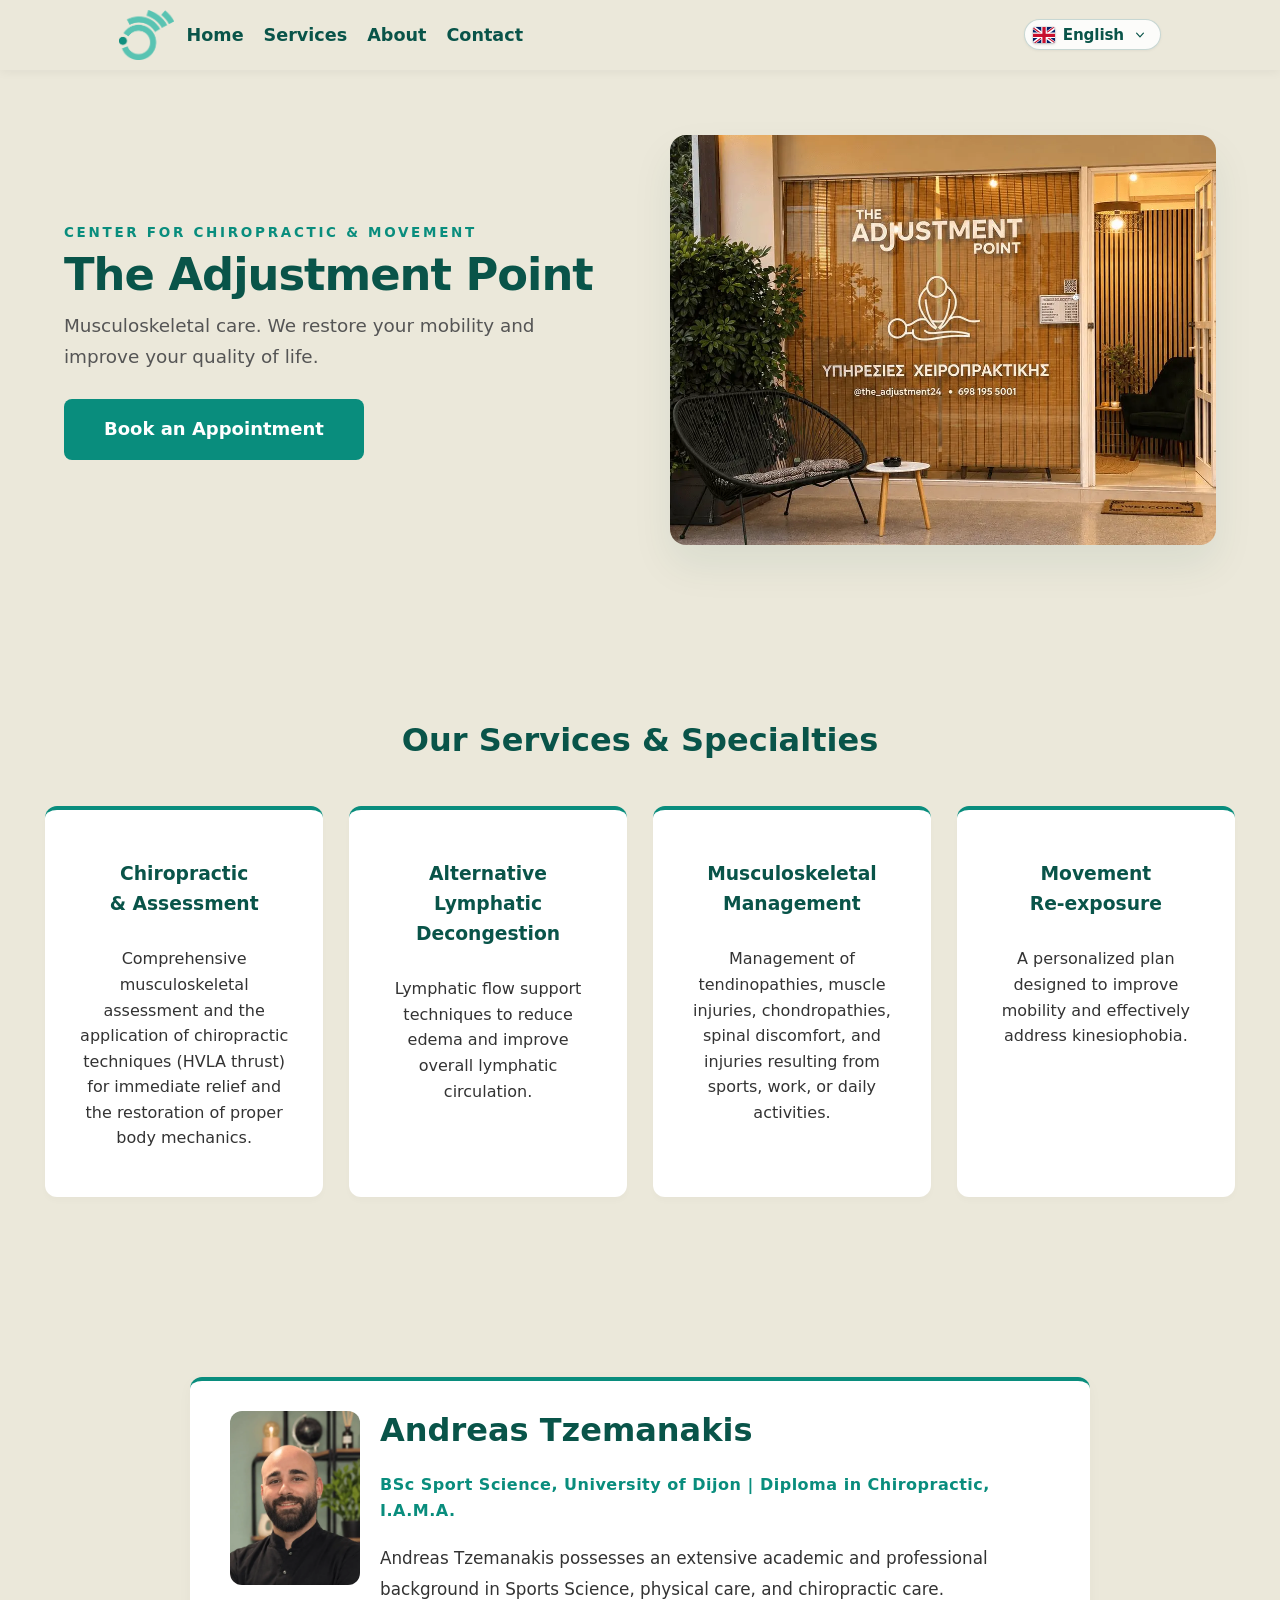
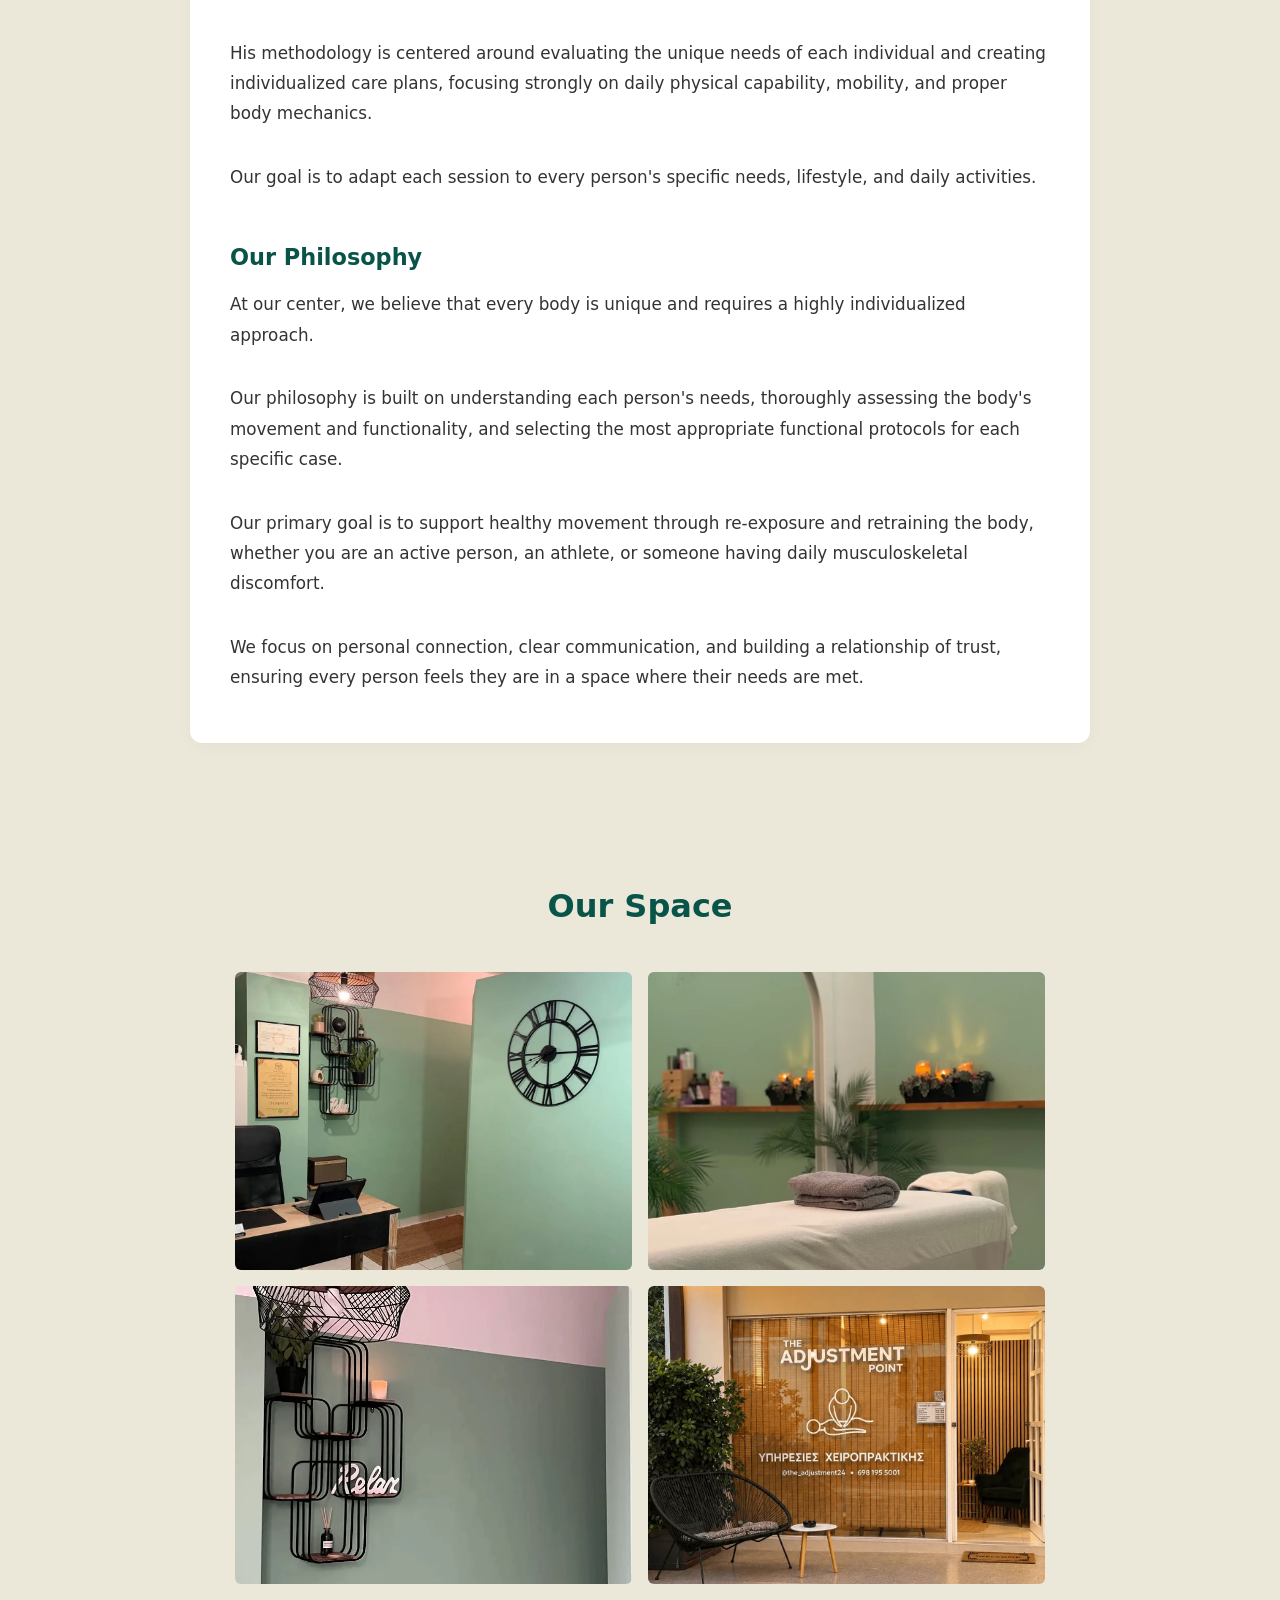
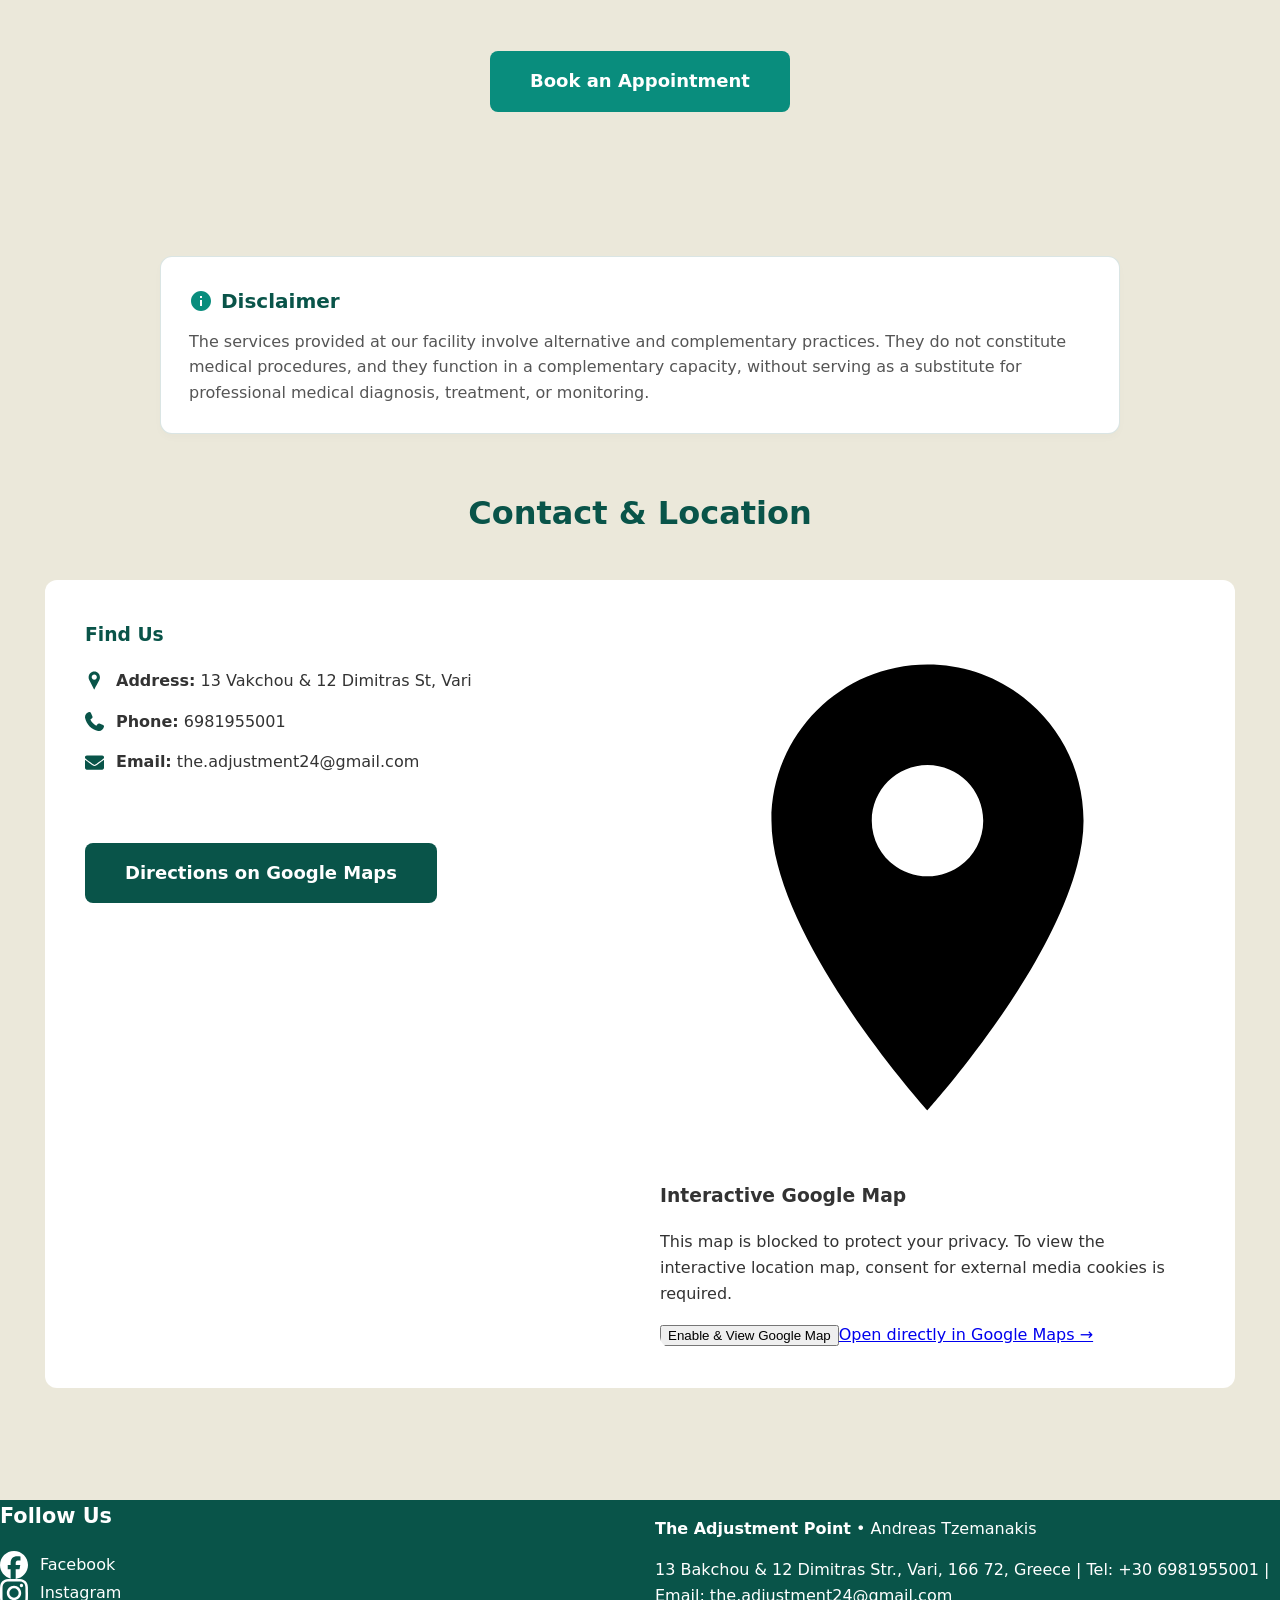
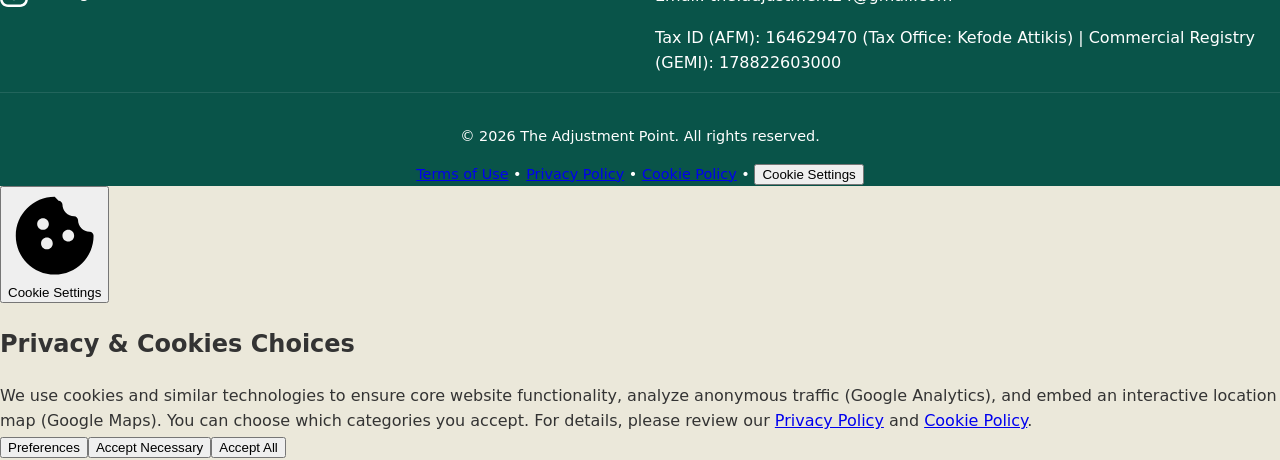
==== commit 43fcdf3a: "Add files via upload" ====
--- a/en/index.html
+++ b/en/index.html
@@ -1,19 +1,23 @@
 <!DOCTYPE html>
 <html lang="en">
+
 <head>
-    <!-- Google tag (gtag.js) -->
-    <script async src="https://www.googletagmanager.com/gtag/js?id=G-139980KF6X"></script>
-    <script>
-        window.dataLayer = window.dataLayer || [];
-        function gtag(){dataLayer.push(arguments);}
-        gtag('js', new Date());
-        gtag('config', 'G-139980KF6X');
-    </script>
+    <link rel="preconnect" href="https://www.googletagmanager.com">
+    <link rel="preconnect" href="https://www.google-analytics.com">
+    <link rel="preconnect" href="https://maps.googleapis.com">
+    <link rel="stylesheet" href="../css/cmp.css">
+    <link rel="stylesheet" href="../css/legal.css">
+    <script src="../js/cmp.js"></script>
+    <script src="../js/lang_switcher.js"></script>
     <meta charset="UTF-8">
     <meta http-equiv="X-UA-Compatible" content="IE=edge">
     <meta name="viewport" content="width=device-width, initial-scale=1.0">
-    <link rel="icon" href="../logo/logo.png">
-    <title>The Adjustment Point - Center for Chiropractic & Movement</title>
+    <link rel="icon" type="image/x-icon" href="../favicon.ico">
+    <link rel="icon" type="image/png" sizes="48x48" href="../logo/favicon-48x48.png">
+    <link rel="icon" type="image/png" sizes="96x96" href="../logo/favicon-96x96.png">
+    <link rel="icon" type="image/png" sizes="192x192" href="../logo/favicon-192x192.png">
+    <link rel="apple-touch-icon" href="../logo/apple-touch-icon.png">
+    <title>The Adjustment Point: Center for Chiropractic & Movement</title>
     <link rel="stylesheet" href="../css/navbar.css">
     <link rel="stylesheet" href="../css/global.css">
     <link rel="stylesheet" href="../css/image_carousel.css">
@@ -21,18 +25,32 @@
     <link rel="alternate" hreflang="el" href="https://www.adjustmentpoint.gr/">
     <link rel="alternate" hreflang="en" href="https://www.adjustmentpoint.gr/en/">
     <link rel="alternate" hreflang="x-default" href="https://www.adjustmentpoint.gr/">
+    <link rel="preload" as="image" href="../building_images/building_exterior_1.webp">
     <script src="../js/mobile_menu_btn.js" defer></script>
     <script src="../js/image_carousel.js" defer></script>
-    <meta name="description" content="Chiropractic and movement center in Vari. Management of musculoskeletal conditions, soft tissue mobilization, lymphatic drainage, and movement re-exposure. Chiropractic and movement in Vari.">
-    <meta name="keywords" content="κέντρο κίνησης, χειροπρακτική, χειροπρακτική Βάρη, Ανδρέας Τζεμανάκης, μασάζ, μασάζ Βάρη, διαχείριση μυοσκελετικών, κινητοποίηση μαλακών μορίων, επανέκθεση στην κίνηση, λεμφική παροχέτευση, τενοντίτιδα, αυχενικό μασάζ, αυχενικό massage, chiropractor Athens Riviera, sports massage Greece, relaxing massage, massage Vari, chiropractor Vari, the adjustment point, the adjustment point Vari">
-    <meta property="og:title" content="The Adjustment Point - Center for Chiropractic & Movement">
-    <meta property="og:description" content="Personalized chiropractic protocols. We restore your ability to move. Book your appointment online.">
+    <meta name="description"
+        content="Chiropractic and movement center in Vari. Management of musculoskeletal conditions, soft tissue mobilization, lymphatic drainage, and movement re-exposure. Chiropractic and movement in Vari.">
+    <meta name="keywords"
+        content="κέντρο κίνησης, χειροπρακτική, χειροπρακτική Βάρη, Ανδρέας Τζεμανάκης, μασάζ, μασάζ Βάρη, διαχείριση μυοσκελετικών, κινητοποίηση μαλακών μορίων, επανέκθεση στην κίνηση, λεμφική παροχέτευση, τενοντίτιδα, αυχενικό μασάζ, αυχενικό massage, chiropractor Athens Riviera, sports massage Greece, relaxing massage, massage Vari, chiropractor Vari, the adjustment point, the adjustment point Vari">
+    <meta property="og:title" content="The Adjustment Point: Center for Chiropractic & Movement">
+    <meta property="og:site_name" content="The Adjustment Point">
+    <meta property="og:description"
+        content="Personalized chiropractic protocols. We restore your ability to move. Book your appointment online.">
     <meta property="og:image" content="../logo/preview_banner.png">
     <meta property="og:type" content="website">
     <meta name="twitter:card" content="summary_large_image">
-    <meta name="twitter:title" content="The Adjustment Point - Center for Chiropractic & Movement">
-    <meta name="twitter:description" content="Personalized chiropractic protocols. We restore your ability to move. Book your appointment online.">
+    <meta name="twitter:title" content="The Adjustment Point: Center for Chiropractic & Movement">
+    <meta name="twitter:description"
+        content="Personalized chiropractic protocols. We restore your ability to move. Book your appointment online.">
     <meta name="twitter:image" content="../logo/preview_banner.png">
+    <script type="application/ld+json">
+    {
+      "@context": "https://schema.org",
+      "@type": "WebSite",
+      "name": "The Adjustment Point",
+      "url": "https://www.adjustmentpoint.gr/"
+    }
+    </script>
     <script type="application/ld+json">
     {
       "@context": "https://schema.org",
@@ -43,6 +61,8 @@
       "@id": "https://www.adjustmentpoint.gr",
       "url": "https://www.adjustmentpoint.gr/en/",
       "telephone": "+306981955001",
+      "taxID": "164629470",
+      "vatID": "EL164629470",
       "priceRange": "15€ - 150€",
       "address": {
         "@type": "PostalAddress",
@@ -70,6 +90,7 @@
     }
     </script>
 </head>
+
 <body>
     <nav class="navbar">
         <div class="navbar-left">
@@ -85,41 +106,47 @@
         </div>
         <div class="navbar-right">
             <div class="lang-selector" id="lang-selector">
-                <button type="button" class="lang-btn" id="lang-btn" aria-haspopup="listbox" aria-expanded="false" aria-label="Language selector">
+                <button type="button" class="lang-btn" id="lang-btn" aria-haspopup="listbox" aria-expanded="false"
+                    aria-label="Language selector">
                     <span class="lang-flag-icon" id="current-flag-icon">
                         <svg class="flag-svg" viewBox="0 0 640 480" width="20" height="15" aria-hidden="true">
-                            <path fill="#012169" d="M0 0h640v480H0z"/>
-                            <path fill="#FFF" d="m75 0 244 181L562 0h78v62L400 241l240 178v61h-80L320 301 81 480H0v-60l239-178L0 64V0z"/>
-                            <path fill="#C8102E" d="m424 281 216 159v40L369 281zm-184 20 6 35L54 480H0zM640 0v3L391 191l2-44L590 0zM0 0l239 176h-60L0 42z"/>
-                            <path fill="#FFF" d="M241 0v480h160V0zM0 160v160h640V160z"/>
-                            <path fill="#C8102E" d="M0 193v96h640v-96zM273 0v480h96V0z"/>
+                            <path fill="#012169" d="M0 0h640v480H0z" />
+                            <path fill="#FFF"
+                                d="m75 0 244 181L562 0h78v62L400 241l240 178v61h-80L320 301 81 480H0v-60l239-178L0 64V0z" />
+                            <path fill="#C8102E"
+                                d="m424 281 216 159v40L369 281zm-184 20 6 35L54 480H0zM640 0v3L391 191l2-44L590 0zM0 0l239 176h-60L0 42z" />
+                            <path fill="#FFF" d="M241 0v480h160V0zM0 160v160h640V160z" />
+                            <path fill="#C8102E" d="M0 193v96h640v-96zM273 0v480h96V0z" />
                         </svg>
                     </span>
                     <span class="lang-text" id="current-lang-text">English</span>
-                    <svg class="lang-chevron" viewBox="0 0 20 20" fill="currentColor" width="16" height="16" aria-hidden="true">
-                        <path fill-rule="evenodd" d="M5.23 7.21a.75.75 0 011.06.02L10 11.168l3.71-3.938a.75.75 0 111.08 1.04l-4.25 4.5a.75.75 0 01-1.08 0l-4.25-4.5a.75.75 0 01.02-1.06z" clip-rule="evenodd"/>
+                    <svg class="lang-chevron" viewBox="0 0 20 20" fill="currentColor" width="16" height="16"
+                        aria-hidden="true">
+                        <path fill-rule="evenodd"
+                            d="M5.23 7.21a.75.75 0 011.06.02L10 11.168l3.71-3.938a.75.75 0 111.08 1.04l-4.25 4.5a.75.75 0 01-1.08 0l-4.25-4.5a.75.75 0 01.02-1.06z"
+                            clip-rule="evenodd" />
                     </svg>
                 </button>
 
                 <ul class="lang-dropdown" id="lang-dropdown" role="listbox" aria-label="Language options">
-                    <a href="/" style="text-decoration: none; color: inherit; width: 100%;">
+                    <a href="../index.html" data-lang="el" style="text-decoration: none; color: inherit; width: 100%;">
                         <li class="lang-option" role="option" aria-selected="false" tabindex="0">
                             <span class="lang-flag-icon">
                                 <svg class="flag-svg" viewBox="0 0 640 480" width="20" height="15" aria-hidden="true">
-                                    <path fill="#0d5eaf" fill-rule="evenodd" d="M0 0h640v53.3H0z"/>
-                                    <path fill="#fff" fill-rule="evenodd" d="M0 53.3h640v53.4H0z"/>
-                                    <path fill="#0d5eaf" fill-rule="evenodd" d="M0 106.7h640V160H0z"/>
-                                    <path fill="#fff" fill-rule="evenodd" d="M0 160h640v53.3H0z"/>
-                                    <path fill="#0d5eaf" d="M0 0h266.7v266.7H0z"/>
-                                    <path fill="#0d5eaf" fill-rule="evenodd" d="M0 213.3h640v53.4H0z"/>
-                                    <path fill="#fff" fill-rule="evenodd" d="M0 266.7h640V320H0z"/>
-                                    <path fill="#0d5eaf" fill-rule="evenodd" d="M0 320h640v53.3H0z"/>
-                                    <path fill="#fff" fill-rule="evenodd" d="M0 373.3h640v53.4H0z"/>
+                                    <path fill="#0d5eaf" fill-rule="evenodd" d="M0 0h640v53.3H0z" />
+                                    <path fill="#fff" fill-rule="evenodd" d="M0 53.3h640v53.4H0z" />
+                                    <path fill="#0d5eaf" fill-rule="evenodd" d="M0 106.7h640V160H0z" />
+                                    <path fill="#fff" fill-rule="evenodd" d="M0 160h640v53.3H0z" />
+                                    <path fill="#0d5eaf" d="M0 0h266.7v266.7H0z" />
+                                    <path fill="#0d5eaf" fill-rule="evenodd" d="M0 213.3h640v53.4H0z" />
+                                    <path fill="#fff" fill-rule="evenodd" d="M0 266.7h640V320H0z" />
+                                    <path fill="#0d5eaf" fill-rule="evenodd" d="M0 320h640v53.3H0z" />
+                                    <path fill="#fff" fill-rule="evenodd" d="M0 373.3h640v53.4H0z" />
                                     <g fill="#fff" fill-rule="evenodd" stroke-width="1.3">
-                                        <path d="M106.7 0H160v266.7h-53.3z"/>
-                                        <path d="M0 106.7h266.7V160H0z"/>
+                                        <path d="M106.7 0H160v266.7h-53.3z" />
+                                        <path d="M0 106.7h266.7V160H0z" />
                                     </g>
-                                    <path fill="#0d5eaf" d="M0 426.7h640V480H0z"/>
+                                    <path fill="#0d5eaf" d="M0 426.7h640V480H0z" />
                                 </svg>
                             </span>
                             <span class="lang-label">
@@ -127,29 +154,35 @@
                             </span>
                         </li>
                     </a>
-                    <a href="/en/" style="text-decoration: none; color: inherit; width: 100%;">
+                    <a href="index.html" data-lang="en" style="text-decoration: none; color: inherit; width: 100%;">
                         <li class="lang-option is-active" role="option" aria-selected="true" tabindex="0">
                             <span class="lang-flag-icon">
                                 <svg class="flag-svg" viewBox="0 0 640 480" width="20" height="15" aria-hidden="true">
-                                    <path fill="#012169" d="M0 0h640v480H0z"/>
-                                    <path fill="#FFF" d="m75 0 244 181L562 0h78v62L400 241l240 178v61h-80L320 301 81 480H0v-60l239-178L0 64V0z"/>
-                                    <path fill="#C8102E" d="m424 281 216 159v40L369 281zm-184 20 6 35L54 480H0zM640 0v3L391 191l2-44L590 0zM0 0l239 176h-60L0 42z"/>
-                                    <path fill="#FFF" d="M241 0v480h160V0zM0 160v160h640V160z"/>
-                                    <path fill="#C8102E" d="M0 193v96h640v-96zM273 0v480h96V0z"/>
+                                    <path fill="#012169" d="M0 0h640v480H0z" />
+                                    <path fill="#FFF"
+                                        d="m75 0 244 181L562 0h78v62L400 241l240 178v61h-80L320 301 81 480H0v-60l239-178L0 64V0z" />
+                                    <path fill="#C8102E"
+                                        d="m424 281 216 159v40L369 281zm-184 20 6 35L54 480H0zM640 0v3L391 191l2-44L590 0zM0 0l239 176h-60L0 42z" />
+                                    <path fill="#FFF" d="M241 0v480h160V0zM0 160v160h640V160z" />
+                                    <path fill="#C8102E" d="M0 193v96h640v-96zM273 0v480h96V0z" />
                                 </svg>
                             </span>
                             <span class="lang-label">
                                 <span class="lang-name">English</span>
                                 <span class="lang-status-badge" id="current-lang-badge">Current</span>
                             </span>
-                            <svg class="lang-check-icon" viewBox="0 0 20 20" fill="currentColor" width="16" height="16" aria-hidden="true">
-                                <path fill-rule="evenodd" d="M16.707 5.293a1 1 0 010 1.414l-8 8a1 1 0 01-1.414 0l-4-4a1 1 0 011.414-1.414L8 12.586l7.293-7.293a1 1 0 011.414 0z" clip-rule="evenodd"/>
+                            <svg class="lang-check-icon" viewBox="0 0 20 20" fill="currentColor" width="16" height="16"
+                                aria-hidden="true">
+                                <path fill-rule="evenodd"
+                                    d="M16.707 5.293a1 1 0 010 1.414l-8 8a1 1 0 01-1.414 0l-4-4a1 1 0 011.414-1.414L8 12.586l7.293-7.293a1 1 0 011.414 0z"
+                                    clip-rule="evenodd" />
                             </svg>
                         </li>
                     </a>
                 </ul>
             </div>
-            <div class="menu-toggle" id="mobile-menu" tabindex="0" role="button" aria-label="Open navigation menu" aria-expanded="false">
+            <div class="menu-toggle" id="mobile-menu" tabindex="0" role="button" aria-label="Open navigation menu"
+                aria-expanded="false">
                 <span class="bar"></span>
                 <span class="bar"></span>
                 <span class="bar"></span>
@@ -162,11 +195,14 @@
             <div class="hero-content">
                 <span class="hero-subtitle tracking-in-expand">Center for Chiropractic & Movement</span>
                 <h1 class="tracking-in-expand">The Adjustment Point</h1>
-                <p class="tracking-in-expand">Musculoskeletal care. We restore your mobility and improve your quality of life.</p>
-                <a href="https://www.bookup.gr/theadjustmentpoint" target="_blank" rel="noopener noreferrer" class="clinic-book-btn" onclick="gtag('event', 'book_appointment');">Book an Appointment</a>
+                <p class="tracking-in-expand">Musculoskeletal care. We restore your mobility and improve your quality of
+                    life.</p>
+                <a href="https://www.bookup.gr/theadjustmentpoint" target="_blank" rel="noopener noreferrer"
+                    class="clinic-book-btn">Book an Appointment</a>
             </div>
             <div class="hero-image-container">
-                <img src="../building_images/building_exterior_1.webp" alt="Chiropractic center - Exterior space 1" class="hero-img">
+                <img src="../building_images/building_exterior_1.webp" alt="Chiropractic center - Exterior space 1"
+                    class="hero-img" width="1200" height="1600" fetchpriority="high">
             </div>
         </section>
 
@@ -175,7 +211,8 @@
             <div class="services-grid">
                 <div class="service-card">
                     <h3>Chiropractic & Assessment</h3>
-                    <p>Comprehensive musculoskeletal assessment and the application of chiropractic techniques (HVLA thrust) for immediate relief and the restoration of proper body mechanics.</p>
+                    <p>Comprehensive musculoskeletal assessment and the application of chiropractic techniques (HVLA
+                        thrust) for immediate relief and the restoration of proper body mechanics.</p>
                 </div>
                 <div class="service-card">
                     <h3>Alternative Lymphatic Decongestion</h3>
@@ -183,7 +220,8 @@
                 </div>
                 <div class="service-card">
                     <h3>Musculoskeletal Management</h3>
-                    <p>Management of tendinopathies, muscle injuries, chondropathies, spinal discomfort, and injuries resulting from sports, work, or daily activities.</p>
+                    <p>Management of tendinopathies, muscle injuries, chondropathies, spinal discomfort, and injuries
+                        resulting from sports, work, or daily activities.</p>
                 </div>
                 <div class="service-card">
                     <h3>Movement Re-exposure</h3>
@@ -194,121 +232,183 @@
 
         <section id="about">
             <div class="bio-picture">
-                <img src="../biography_picture/biography_picture.webp" alt="Andreas Tzemanakis - Chiropractor">
+                <img src="../biography_picture/biography_picture.webp" alt="Andreas Tzemanakis - Chiropractor"
+                    width="1200" height="1600" loading="lazy">
             </div>
             <h2 class="section-title">Andreas Tzemanakis</h2>
             <p class="about-subtitle">BSc Sport Science, University of Dijon | Diploma in Chiropractic, I.A.M.A.</p>
             <div class="about-content">
-                <p>Andreas Tzemanakis possesses an extensive academic and professional background in Sports Science, physical care, and chiropractic care.</p>
-                <p>His methodology is centered around evaluating the unique needs of each individual and creating individualized care plans, focusing strongly on daily physical capability, mobility, and proper body mechanics.</p>
-                <p>Our goal is to adapt each session to every person's specific needs, lifestyle, and daily activities.</p>
-                <h3>Our Philosophy</h3>           
-                <p>At our center, we believe that every body is unique and requires a highly individualized approach.</p> 
-                <p>Our philosophy is built on understanding each person's needs, thoroughly assessing the body's movement and functionality, and selecting the most appropriate functional protocols for each specific case.</p>
-                <p>Our primary goal is to support healthy movement through re-exposure and retraining the body, whether you are an active person, an athlete, or someone having daily musculoskeletal discomfort.</p> 
-                <p>We focus on personal connection, clear communication, and building a relationship of trust, ensuring every person feels they are in a space where their needs are met.</p>
+                <p>Andreas Tzemanakis possesses an extensive academic and professional background in Sports Science,
+                    physical care, and chiropractic care.</p>
+                <p>His methodology is centered around evaluating the unique needs of each individual and creating
+                    individualized care plans, focusing strongly on daily physical capability, mobility, and proper body
+                    mechanics.</p>
+                <p>Our goal is to adapt each session to every person's specific needs, lifestyle, and daily activities.
+                </p>
+                <h3>Our Philosophy</h3>
+                <p>At our center, we believe that every body is unique and requires a highly individualized approach.
+                </p>
+                <p>Our philosophy is built on understanding each person's needs, thoroughly assessing the body's
+                    movement and functionality, and selecting the most appropriate functional protocols for each
+                    specific case.</p>
+                <p>Our primary goal is to support healthy movement through re-exposure and retraining the body, whether
+                    you are an active person, an athlete, or someone having daily musculoskeletal discomfort.</p>
+                <p>We focus on personal connection, clear communication, and building a relationship of trust, ensuring
+                    every person feels they are in a space where their needs are met.</p>
             </div>
         </section>
 
         <section id="gallery" class="section">
             <h2 class="section-title">Our Space</h2>
-            
+
             <div class="gallery-wrapper">
                 <div class="desktop-grid">
-                    <img src="../building_images/interior_img_1.webp" alt="Chiropractic center - Interior space 1">
-                    <img src="../building_images/interior_img_2.webp" alt="Chiropractic center - Interior space 2">
-                    <img src="../building_images/interior_img_3.webp" alt="Chiropractic center - Interior space 3">
-                    <img src="../building_images/building_exterior_1.webp" alt="Chiropractic center - Exterior space 1">
+                    <img src="../building_images/interior_img_1.webp" alt="Chiropractic center - Interior space 1"
+                        width="1200" height="1600" loading="lazy">
+                    <img src="../building_images/interior_img_2.webp" alt="Chiropractic center - Interior space 2"
+                        width="1200" height="1600" loading="lazy">
+                    <img src="../building_images/interior_img_3.webp" alt="Chiropractic center - Interior space 3"
+                        width="1200" height="1600" loading="lazy">
+                    <img src="../building_images/building_exterior_1.webp" alt="Chiropractic center - Exterior space 1"
+                        width="1200" height="1600" loading="lazy">
                 </div>
 
                 <div class="mobile-carousel">
                     <div class="main-carousel-image">
                         <button class="carousel-arrow prev-arrow" aria-label="Previous photo">&#10094;</button>
-                        <img id="main-mobile-img" src="../building_images/interior_img_1.webp" alt="Main interior space photo">
+                        <img id="main-mobile-img" src="../building_images/interior_img_1.webp"
+                            alt="Main interior space photo" width="1200" height="1600" loading="lazy">
                         <button class="carousel-arrow next-arrow" aria-label="Next photo">&#10095;</button>
                     </div>
                     <div class="carousel-thumbnails">
-                        <img class="thumb active" src="../building_images/interior_img_1.webp" alt="Chiropractic center - Interior space 1">
-                        <img class="thumb" src="../building_images/interior_img_2.webp" alt="Chiropractic center - Interior space 2">
-                        <img class="thumb" src="../building_images/interior_img_3.webp" alt="Chiropractic center - Interior space 3">
-                        <img class="thumb" src="../building_images/building_exterior_1.webp" alt="Chiropractic center - Exterior space 1">
+                        <img class="thumb active" src="../building_images/interior_img_1.webp"
+                            alt="Chiropractic center - Interior space 1" width="1200" height="1600" loading="lazy">
+                        <img class="thumb" src="../building_images/interior_img_2.webp"
+                            alt="Chiropractic center - Interior space 2" width="1200" height="1600" loading="lazy">
+                        <img class="thumb" src="../building_images/interior_img_3.webp"
+                            alt="Chiropractic center - Interior space 3" width="1200" height="1600" loading="lazy">
+                        <img class="thumb" src="../building_images/building_exterior_1.webp"
+                            alt="Chiropractic center - Exterior space 1" width="1200" height="1600" loading="lazy">
                     </div>
                 </div>
             </div>
             <div class="gallery-btn-container">
-                <a href="https://www.bookup.gr/theadjustmentpoint" target="_blank" rel="noopener noreferrer" class="clinic-book-btn" onclick="gtag('event', 'book_appointment');">Book an Appointment</a>
+                <a href="https://www.bookup.gr/theadjustmentpoint" target="_blank" rel="noopener noreferrer"
+                    class="clinic-book-btn">Book an Appointment</a>
             </div>
         </section>
 
         <section id="contact" class="section" style="scroll-margin-top: clamp(4rem, 10vh, 6.25rem);">
             <div class="disclaimer-notice">
                 <h3 class="disclaimer-header">
-                    <svg xmlns="http://www.w3.org/2000/svg" viewBox="0 0 24 24" class="info-icon" aria-hidden="true"><path d="M12 2C6.48 2 2 6.48 2 12s4.48 10 10 10 10-4.48 10-10S17.52 2 12 2zm1 15h-2v-6h2v6zm0-8h-2V7h2v2z"/></svg>
+                    <svg xmlns="http://www.w3.org/2000/svg" viewBox="0 0 24 24" class="info-icon" aria-hidden="true">
+                        <path
+                            d="M12 2C6.48 2 2 6.48 2 12s4.48 10 10 10 10-4.48 10-10S17.52 2 12 2zm1 15h-2v-6h2v6zm0-8h-2V7h2v2z" />
+                    </svg>
                     <span>Disclaimer</span>
                 </h3>
-                <p>The services provided at our facility involve alternative and complementary practices. They do not constitute medical procedures, and they function in a complementary capacity, without serving as a substitute for professional medical diagnosis, treatment, or monitoring.</p>
+                <p>The services provided at our facility involve alternative and complementary practices. They do not
+                    constitute medical procedures, and they function in a complementary capacity, without serving as a
+                    substitute for professional medical diagnosis, treatment, or monitoring.</p>
             </div>
             <h2 class="section-title">Contact & Location</h2>
             <div class="location-container">
                 <div class="contact-info">
                     <h3 style="color: var(--dark-green); margin-top: 0;">Find Us</h3>
-                    
+
                     <div class="contact-row">
-                        <svg xmlns="http://www.w3.org/2000/svg" viewBox="0 0 42 42" aria-hidden="true"><path d="M33 13.924C33 6.893 27.594 1 20.51 1S8 6.897 8 13.93C8 16.25 8.324 18 9.423 20h-.021l10.695 20.621c.402.551.824-.032.824-.032C20.56 41.13 31.616 20 31.616 20h-.009C32.695 18 33 16.246 33 13.924zm-18.249-.396c0-3.317 2.579-6.004 5.759-6.004c3.179 0 5.76 2.687 5.76 6.004s-2.581 6.005-5.76 6.005c-3.18 0-5.759-2.687-5.759-6.005z"/></svg>
-                        <span><strong>Address:</strong> <a href="https://maps.app.goo.gl/NmPnQMgVqVfagS7F6" target="_blank" rel="noopener noreferrer">13 Vakchou & 12 Dimitras St, Vari</a></span>
+                        <svg xmlns="http://www.w3.org/2000/svg" viewBox="0 0 42 42" aria-hidden="true">
+                            <path
+                                d="M33 13.924C33 6.893 27.594 1 20.51 1S8 6.897 8 13.93C8 16.25 8.324 18 9.423 20h-.021l10.695 20.621c.402.551.824-.032.824-.032C20.56 41.13 31.616 20 31.616 20h-.009C32.695 18 33 16.246 33 13.924zm-18.249-.396c0-3.317 2.579-6.004 5.759-6.004c3.179 0 5.76 2.687 5.76 6.004s-2.581 6.005-5.76 6.005c-3.18 0-5.759-2.687-5.759-6.005z" />
+                        </svg>
+                        <span><strong>Address:</strong> <a href="https://maps.app.goo.gl/NmPnQMgVqVfagS7F6"
+                                target="_blank" rel="noopener noreferrer">13 Vakchou & 12 Dimitras St, Vari</a></span>
                     </div>
-                    
+
                     <div class="contact-row">
-                        <svg xmlns="http://www.w3.org/2000/svg" viewBox="0 0 512 512" aria-hidden="true"><path d="M160.2 25c-7.9-18.9-28.5-28.9-48.1-23.6l-5.5 1.5C42 20.5-13.2 83.1 2.9 159.3C40 334.3 177.7 472 352.7 509.1C429 525.3 491.5 470 509.1 405.4l1.5-5.5c5.4-19.7-4.7-40.3-23.5-48.1l-97.3-40.5c-16.5-6.9-35.6-2.1-47 11.8l-38.6 47.2c-70.3-34.9-126.9-93.3-159.4-165l44.2-36c13.9-11.3 18.6-30.4 11.8-47z"/></svg>
+                        <svg xmlns="http://www.w3.org/2000/svg" viewBox="0 0 512 512" aria-hidden="true">
+                            <path
+                                d="M160.2 25c-7.9-18.9-28.5-28.9-48.1-23.6l-5.5 1.5C42 20.5-13.2 83.1 2.9 159.3C40 334.3 177.7 472 352.7 509.1C429 525.3 491.5 470 509.1 405.4l1.5-5.5c5.4-19.7-4.7-40.3-23.5-48.1l-97.3-40.5c-16.5-6.9-35.6-2.1-47 11.8l-38.6 47.2c-70.3-34.9-126.9-93.3-159.4-165l44.2-36c13.9-11.3 18.6-30.4 11.8-47z" />
+                        </svg>
                         <span><strong>Phone:</strong> <a href="tel:6981955001">6981955001</a></span>
                     </div>
 
                     <div class="contact-row">
-                        <svg xmlns="http://www.w3.org/2000/svg" viewBox="0 0 512 512" aria-hidden="true"><path d="M502.3 190.8c3.9-3.1 9.7-.2 9.7 4.7V400c0 26.5-21.5 48-48 48H48c-26.5 0-48-21.5-48-48V195.6c0-5 5.7-7.8 9.7-4.7c22.4 17.4 52.1 39.5 154.1 113.6c21.1 15.4 56.7 47.8 92.2 47.6c35.7.3 72-32.8 92.3-47.6c102-74.1 131.6-96.3 154-113.7zM256 320c23.2.4 56.6-29.2 73.4-41.4c132.7-96.3 142.8-104.7 173.4-128.7c5.8-4.5 9.2-11.5 9.2-18.9v-19c0-26.5-21.5-48-48-48H48C21.5 64 0 85.5 0 112v19c0 7.4 3.4 14.3 9.2 18.9c30.6 23.9 40.7 32.4 173.4 128.7c16.8 12.2 50.2 41.8 73.4 41.4z"/></svg>
-                        <span><strong>Email:</strong> <a href="mailto:the.adjustment24@gmail.com">the.adjustment24@gmail.com</a></span>
+                        <svg xmlns="http://www.w3.org/2000/svg" viewBox="0 0 512 512" aria-hidden="true">
+                            <path
+                                d="M502.3 190.8c3.9-3.1 9.7-.2 9.7 4.7V400c0 26.5-21.5 48-48 48H48c-26.5 0-48-21.5-48-48V195.6c0-5 5.7-7.8 9.7-4.7c22.4 17.4 52.1 39.5 154.1 113.6c21.1 15.4 56.7 47.8 92.2 47.6c35.7.3 72-32.8 92.3-47.6c102-74.1 131.6-96.3 154-113.7zM256 320c23.2.4 56.6-29.2 73.4-41.4c132.7-96.3 142.8-104.7 173.4-128.7c5.8-4.5 9.2-11.5 9.2-18.9v-19c0-26.5-21.5-48-48-48H48C21.5 64 0 85.5 0 112v19c0 7.4 3.4 14.3 9.2 18.9c30.6 23.9 40.7 32.4 173.4 128.7c16.8 12.2 50.2 41.8 73.4 41.4z" />
+                        </svg>
+                        <span><strong>Email:</strong> <a
+                                href="mailto:the.adjustment24@gmail.com">the.adjustment24@gmail.com</a></span>
                     </div>
                     <br class="desktop-map-btn">
-                    <a href="https://maps.app.goo.gl/6xaPBVVygRNUeTxE6" target="_blank" class="clinic-book-btn desktop-map-btn" style="background-color: var(--dark-green);">Directions on Google Maps</a>
-                </div>
-            
-                <div class="map-container">
-                    <iframe src="https://www.google.com/maps/embed?pb=!1m18!1m12!1m3!1d3151.215909786968!2d23.800469076837256!3d37.8318309719711!2m3!1f0!2f0!3f0!3m2!1i1024!2i768!4f13.1!3m3!1m2!1s0x4fa8a4b26e5c45d5%3A0xa3ca2a22623297a9!2sThe%20Adjustment%20Point!5e0!3m2!1sen!2sgr!4v1789498225098!5m2!1sen!2sgr" style="border:0;" allowfullscreen="" loading="lazy" title="The Adjustment Point location map" referrerpolicy="strict-origin-when-cross-origin"></iframe>
-                </div>
-                <a href="https://maps.app.goo.gl/6xaPBVVygRNUeTxE6" target="_blank" class="clinic-book-btn mobile-map-btn">Directions on Google Maps</a>
+                    <a href="https://maps.app.goo.gl/6xaPBVVygRNUeTxE6" target="_blank"
+                        class="clinic-book-btn desktop-map-btn" style="background-color: var(--dark-green);">Directions
+                        on Google Maps</a>
+                </div>
+
+                <div class="map-container"
+                    data-src="https://www.google.com/maps/embed?pb=!1m18!1m12!1m3!1d3151.215909786968!2d23.800469076837256!3d37.8318309719711!2m3!1f0!2f0!3f0!3m2!1i1024!2i768!4f13.1!3m3!1m2!1s0x4fa8a4b26e5c45d5%3A0xa3ca2a22623297a9!2sThe%20Adjustment%20Point!5e0!3m2!1sen!2sgr!4v1789498225098!5m2!1sen!2sgr">
+                </div>
+                <a href="https://maps.app.goo.gl/6xaPBVVygRNUeTxE6" target="_blank"
+                    class="clinic-book-btn mobile-map-btn">Directions on Google Maps</a>
             </div>
         </section>
     </main>
 
-    <footer style="padding: clamp(1.5rem, 5vh, 2.5rem) 5vw clamp(0.75rem, 2vh, 1.25rem) 5vw;">
-        <div class="footer-container" style="justify-content: center; text-align: center;">
-            <div class="footer-column" style="display: flex; flex-direction: column; align-items: center;">
+    <footer>
+        <div class="footer-container">
+            <div class="footer-column footer-follow">
                 <h3 style="margin-bottom: clamp(0.75rem, 2vh, 1.25rem);">Follow Us</h3>
-                <div class="social-links" style="flex-direction: row; gap: clamp(1rem, 3vw, 1.5625rem);">
-                    <a href="https://www.facebook.com/profile.php?id=61572349864029" target="_blank" rel="noopener noreferrer" aria-label="Visit our Facebook page" style="flex-direction: column; gap: 0.3125rem; font-size: 0.9rem;">
-                        <svg aria-hidden="true" viewBox="0 0 24 24" xmlns="http://www.w3.org/2000/svg"><path d="M9.101 23.691v-7.98H6.627v-3.667h2.474v-1.58c0-4.085 1.848-5.978 5.858-5.978.401 0 .955.042 1.468.103a8.68 8.68 0 0 1 1.141.195v3.325a8.623 8.623 0 0 0-.653-.036 26.805 26.805 0 0 0-.733-.009c-.707 0-1.259.096-1.675.309a1.686 1.686 0 0 0-.679.622c-.258.42-.374.995-.374 1.752v1.297h3.919l-.386 2.103-.287 1.564h-3.246v8.245C19.396 23.238 24 18.179 24 12.044c0-6.627-5.373-12-12-12s-12 5.373-12 12c0 5.628 3.874 10.35 9.101 11.647Z"/></svg>
+                <div class="social-links">
+                    <a href="https://www.facebook.com/profile.php?id=61572349864029" target="_blank"
+                        rel="noopener noreferrer" aria-label="Visit our Facebook page">
+                        <svg aria-hidden="true" viewBox="0 0 24 24" xmlns="http://www.w3.org/2000/svg">
+                            <path
+                                d="M9.101 23.691v-7.98H6.627v-3.667h2.474v-1.58c0-4.085 1.848-5.978 5.858-5.978.401 0 .955.042 1.468.103a8.68 8.68 0 0 1 1.141.195v3.325a8.623 8.623 0 0 0-.653-.036 26.805 26.805 0 0 0-.733-.009c-.707 0-1.259.096-1.675.309a1.686 1.686 0 0 0-.679.622c-.258.42-.374.995-.374 1.752v1.297h3.919l-.386 2.103-.287 1.564h-3.246v8.245C19.396 23.238 24 18.179 24 12.044c0-6.627-5.373-12-12-12s-12 5.373-12 12c0 5.628 3.874 10.35 9.101 11.647Z" />
+                        </svg>
                         <span>Facebook</span>
                     </a>
-                    <a href="https://www.instagram.com/the_adjustment24/" target="_blank" rel="noopener noreferrer" aria-label="Visit our Instagram page" style="flex-direction: column; gap: 0.3125rem; font-size: 0.9rem;">
-                        <svg aria-hidden="true" viewBox="0 0 24 24" xmlns="http://www.w3.org/2000/svg"><path d="M7.0301.084c-1.2768.0602-2.1487.264-2.911.5634-.7888.3075-1.4575.72-2.1228 1.3877-.6652.6677-1.075 1.3368-1.3802 2.127-.2954.7638-.4956 1.6365-.552 2.914-.0564 1.2775-.0689 1.6882-.0626 4.947.0062 3.2586.0206 3.6671.0825 4.9473.061 1.2765.264 2.1482.5635 2.9107.308.7889.72 1.4573 1.388 2.1228.6679.6655 1.3365 1.0743 2.1285 1.38.7632.295 1.6361.4961 2.9134.552 1.2773.056 1.6884.069 4.9462.0627 3.2578-.0062 3.668-.0207 4.9478-.0814 1.28-.0607 2.147-.2652 2.9098-.5633.7889-.3086 1.4578-.72 2.1228-1.3881.665-.6682 1.0745-1.3378 1.3795-2.1284.2957-.7632.4966-1.636.552-2.9124.056-1.2809.0692-1.6898.063-4.948-.0063-3.2583-.021-3.6668-.0817-4.9465-.0607-1.2797-.264-2.1487-.5633-2.9117-.3084-.7889-.72-1.4568-1.3876-2.1228C21.2982 1.33 20.628.9208 19.8378.6165 19.074.321 18.2017.1197 16.9244.0645 15.6471.0093 15.236-.005 11.977.0014 8.718.0076 8.31.0215 7.0301.0839m.1402 21.6932c-1.17-.0509-1.8053-.2453-2.2287-.408-.5606-.216-.96-.4771-1.3819-.895-.422-.4178-.6811-.8186-.9-1.378-.1644-.4234-.3624-1.058-.4171-2.228-.0595-1.2645-.072-1.6442-.079-4.848-.007-3.2037.0053-3.583.0607-4.848.05-1.169.2456-1.805.408-2.2282.216-.5613.4762-.96.895-1.3816.4188-.4217.8184-.6814 1.3783-.9003.423-.1651 1.0575-.3614 2.227-.4171 1.2655-.06 1.6447-.072 4.848-.079 3.2033-.007 3.5835.005 4.8495.0608 1.169.0508 1.8053.2445 2.228.408.5608.216.96.4754 1.3816.895.4217.4194.6816.8176.9005 1.3787.1653.4217.3617 1.056.4169 2.2263.0602 1.2655.0739 1.645.0796 4.848.0058 3.203-.0055 3.5834-.061 4.848-.051 1.17-.245 1.8055-.408 2.2294-.216.5604-.4763.96-.8954 1.3814-.419.4215-.8181.6811-1.3783.9-.4224.1649-1.0577.3617-2.2262.4174-1.2656.0595-1.6448.072-4.8493.079-3.2045.007-3.5825-.006-4.848-.0608M16.953 5.5864A1.44 1.44 0 1 0 18.39 4.144a1.44 1.44 0 0 0-1.437 1.4424M5.8385 12.012c.0067 3.4032 2.7706 6.1557 6.173 6.1493 3.4026-.0065 6.157-2.7701 6.1506-6.1733-.0065-3.4032-2.771-6.1565-6.174-6.1498-3.403.0067-6.156 2.771-6.1496 6.1738M8 12.0077a4 4 0 1 1 4.008 3.9921A3.9996 3.9996 0 0 1 8 12.0077"/></svg>
+                    <a href="https://www.instagram.com/the_adjustment24/" target="_blank" rel="noopener noreferrer"
+                        aria-label="Visit our Instagram page">
+                        <svg aria-hidden="true" viewBox="0 0 24 24" xmlns="http://www.w3.org/2000/svg">
+                            <path
+                                d="M7.0301.084c-1.2768.0602-2.1487.264-2.911.5634-.7888.3075-1.4575.72-2.1228 1.3877-.6652.6677-1.075 1.3368-1.3802 2.127-.2954.7638-.4956 1.6365-.552 2.914-.0564 1.2775-.0689 1.6882-.0626 4.947.0062 3.2586.0206 3.6671.0825 4.9473.061 1.2765.264 2.1482.5635 2.9107.308.7889.72 1.4573 1.388 2.1228.6679.6655 1.3365 1.0743 2.1285 1.38.7632.295 1.6361.4961 2.9134.552 1.2773.056 1.6884.069 4.9462.0627 3.2578-.0062 3.668-.0207 4.9478-.0814 1.28-.0607 2.147-.2652 2.9098-.5633.7889-.3086 1.4578-.72 2.1228-1.3881.665-.6682 1.0745-1.3378 1.3795-2.1284.2957-.7632.4966-1.636.552-2.9124.056-1.2809.0692-1.6898.063-4.948-.0063-3.2583-.021-3.6668-.0817-4.9465-.0607-1.2797-.264-2.1487-.5633-2.9117-.3084-.7889-.72-1.4568-1.3876-2.1228C21.2982 1.33 20.628.9208 19.8378.6165 19.074.321 18.2017.1197 16.9244.0645 15.6471.0093 15.236-.005 11.977.0014 8.718.0076 8.31.0215 7.0301.0839m.1402 21.6932c-1.17-.0509-1.8053-.2453-2.2287-.408-.5606-.216-.96-.4771-1.3819-.895-.422-.4178-.6811-.8186-.9-1.378-.1644-.4234-.3624-1.058-.4171-2.228-.0595-1.2645-.072-1.6442-.079-4.848-.007-3.2037.0053-3.583.0607-4.848.05-1.169.2456-1.805.408-2.2282.216-.5613.4762-.96.895-1.3816.4188-.4217.8184-.6814 1.3783-.9003.423-.1651 1.0575-.3614 2.227-.4171 1.2655-.06 1.6447-.072 4.848-.079 3.2033-.007 3.5835.005 4.8495.0608 1.169.0508 1.8053.2445 2.228.408.5608.216.96.4754 1.3816.895.4217.4194.6816.8176.9005 1.3787.1653.4217.3617 1.056.4169 2.2263.0602 1.2655.0739 1.645.0796 4.848.0058 3.203-.0055 3.5834-.061 4.848-.051 1.17-.245 1.8055-.408 2.2294-.216.5604-.4763.96-.8954 1.3814-.419.4215-.8181.6811-1.3783.9-.4224.1649-1.0577.3617-2.2262.4174-1.2656.0595-1.6448.072-4.8493.079-3.2045.007-3.5825-.006-4.848-.0608M16.953 5.5864A1.44 1.44 0 1 0 18.39 4.144a1.44 1.44 0 0 0-1.437 1.4424M5.8385 12.012c.0067 3.4032 2.7706 6.1557 6.173 6.1493 3.4026-.0065 6.157-2.7701 6.1506-6.1733-.0065-3.4032-2.771-6.1565-6.174-6.1498-3.403.0067-6.156 2.771-6.1496 6.1738M8 12.0077a4 4 0 1 1 4.008 3.9921A3.9996 3.9996 0 0 1 8 12.0077" />
+                        </svg>
                         <span>Instagram</span>
                     </a>
                 </div>
             </div>
+
+            <div class="footer-column footer-business-identity">
+                <p>
+                    <strong>The Adjustment Point</strong> &bull; Andreas Tzemanakis
+                </p>
+                <p>
+                    13 Bakchou & 12 Dimitras Str., Vari, 166 72, Greece | Tel: +30 6981955001 | Email:
+                    the.adjustment24@gmail.com
+                </p>
+                <p>
+                    Tax ID (AFM): 164629470 (Tax Office: Kefode Attikis) | Commercial Registry (GEMI): 178822603000
+                </p>
+            </div>
         </div>
-        <div class="footer-bottom" style="margin-top: clamp(1rem, 3vh, 1.875rem);">
-            <p>© 2026 The Adjustment Point. All rights reserved.</p>
+
+        <div class="footer-bottom">
+            <div class="footer-bottom-container">
+                <p class="footer-copyright">© 2026 The Adjustment Point. All rights reserved.</p>
+                <div class="footer-legal-links">
+                    <a href="terms_of_use.html">Terms of Use</a>
+                    <span>&bull;</span>
+                    <a href="privacy-policy.html">Privacy Policy</a>
+                    <span>&bull;</span>
+                    <a href="cookie-policy.html">Cookie Policy</a>
+                    <span>&bull;</span>
+                    <button type="button" class="tap-cookie-settings-trigger">Cookie Settings</button>
+                </div>
+            </div>
         </div>
     </footer>
-    <script>
-    document.getElementById('lang-btn').addEventListener('click', function(e) {
-        document.getElementById('lang-selector').classList.toggle('is-open');
-        e.stopPropagation();
-    });
-    document.addEventListener('click', function(e) {
-        if (!document.getElementById('lang-selector').contains(e.target)) {
-            document.getElementById('lang-selector').classList.remove('is-open');
-        }
-    });
-</script>
 </body>
-</html>
+
+</html>
--- a/css/image_carousel.css
+++ b/css/image_carousel.css
@@ -87,6 +87,7 @@
 
 .thumb {
     width: 60px;
+    height: auto;
     flex-shrink: 0;
     aspect-ratio: 3/4;
     object-fit: cover;
@@ -109,4 +110,4 @@
     .mobile-carousel {
         display: flex !important;
     }
-}+}
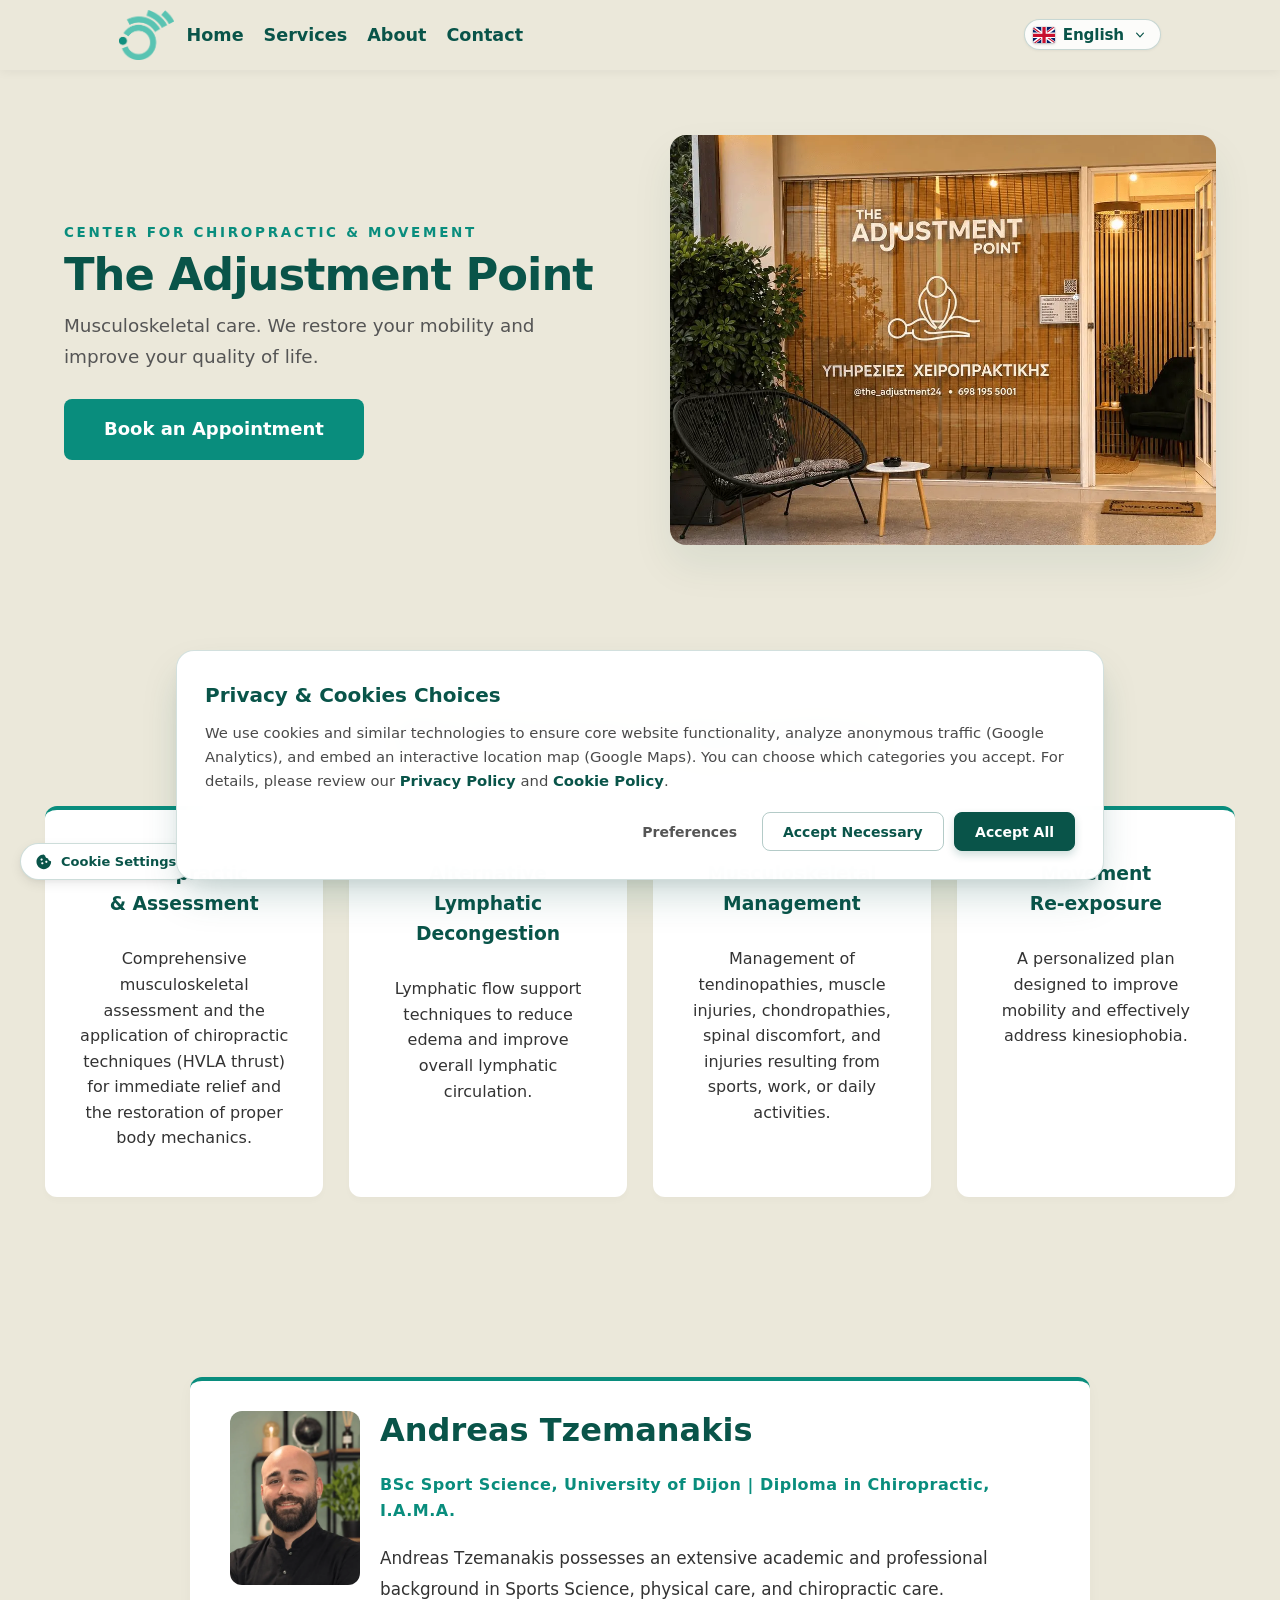
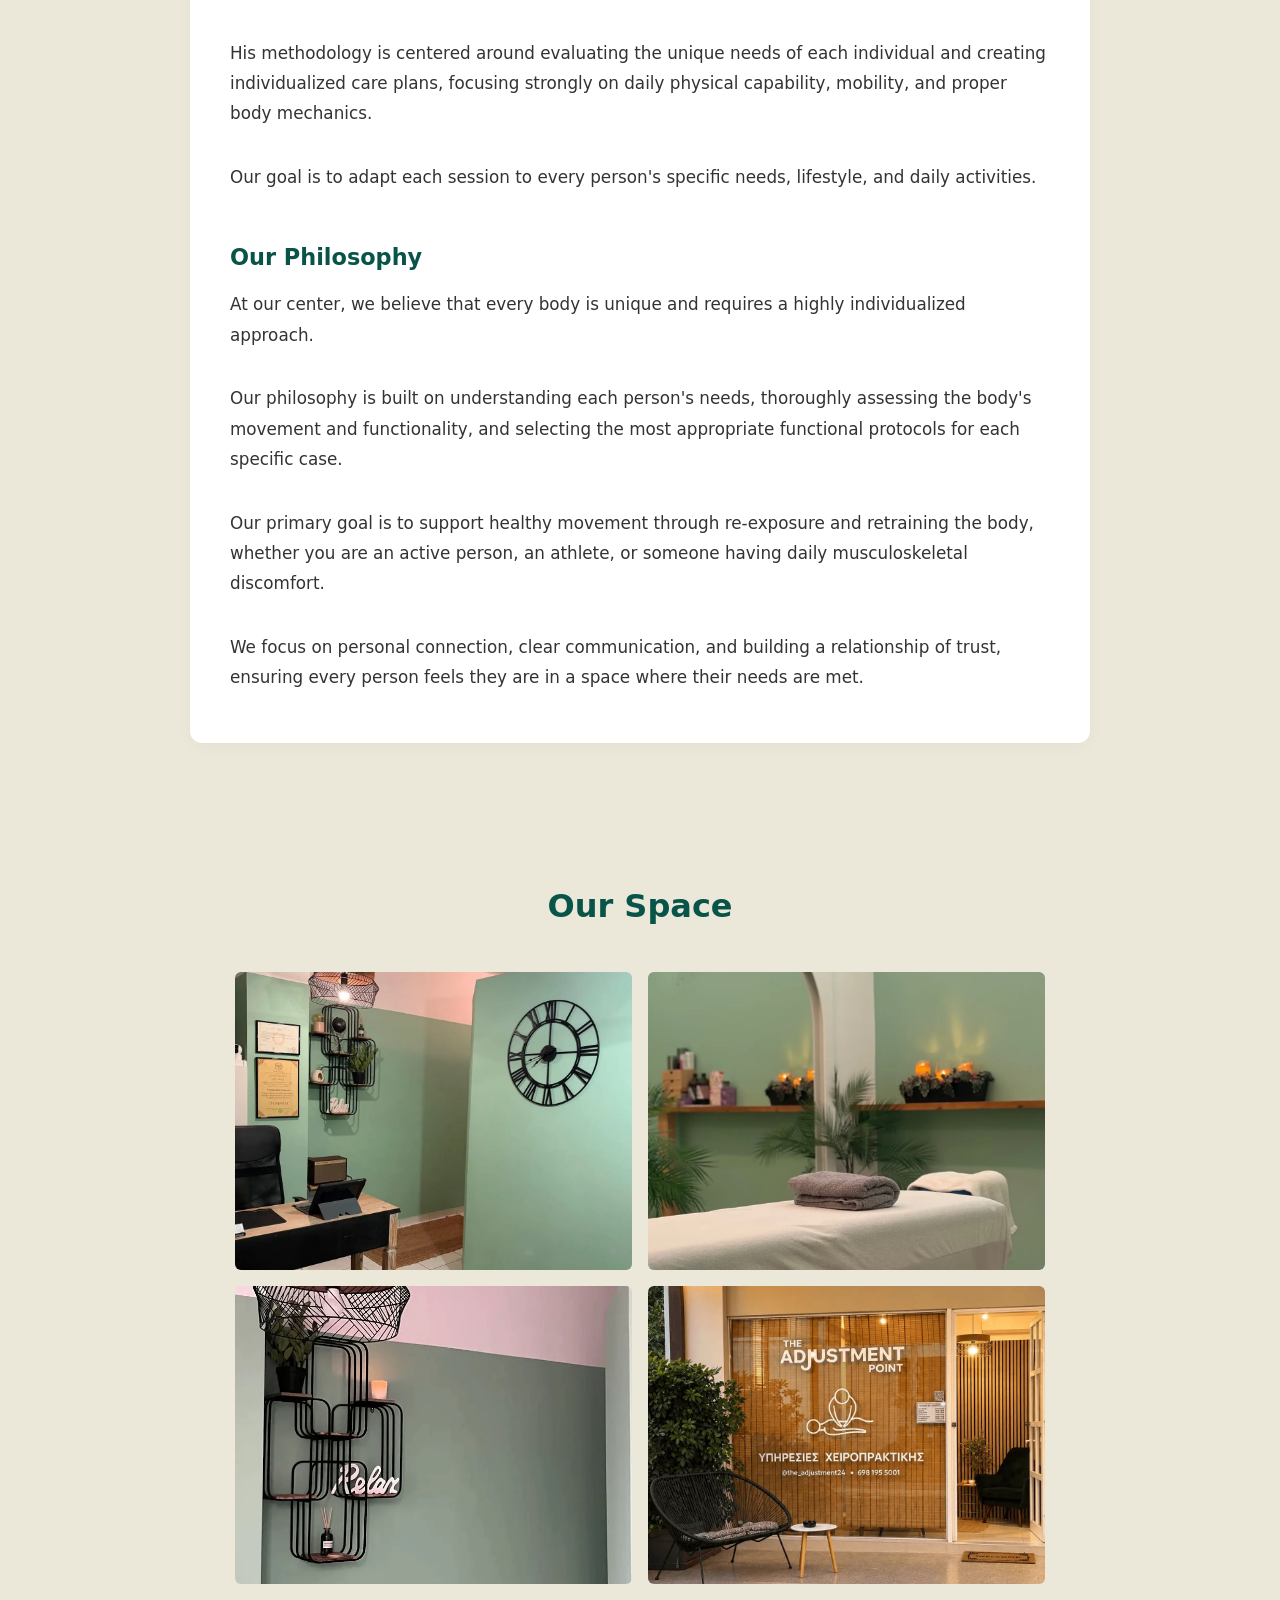
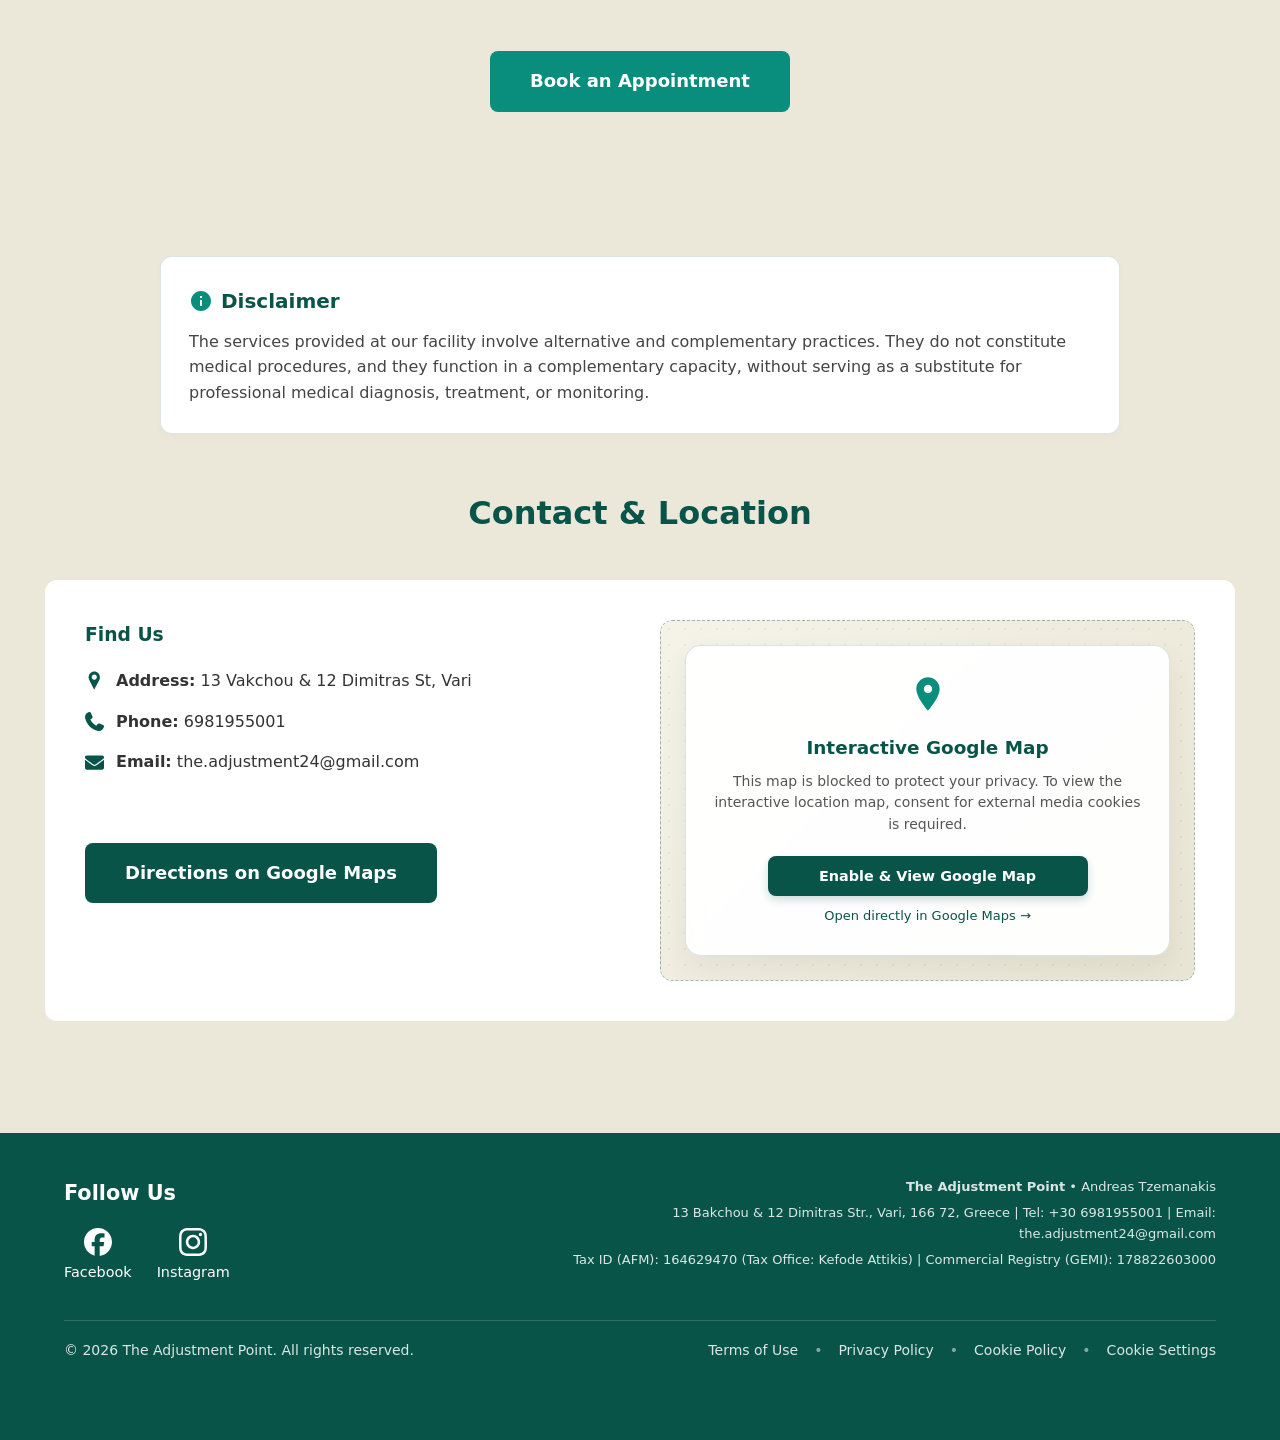
==== commit 79cfff61: "Update index.html" ====
--- a/en/index.html
+++ b/en/index.html
@@ -17,7 +17,7 @@
     <link rel="icon" type="image/png" sizes="96x96" href="../logo/favicon-96x96.png">
     <link rel="icon" type="image/png" sizes="192x192" href="../logo/favicon-192x192.png">
     <link rel="apple-touch-icon" href="../logo/apple-touch-icon.png">
-    <title>The Adjustment Point: Center for Chiropractic & Movement</title>
+    <title>The Adjustment Point - Center for Chiropractic & Movement</title>
     <link rel="stylesheet" href="../css/navbar.css">
     <link rel="stylesheet" href="../css/global.css">
     <link rel="stylesheet" href="../css/image_carousel.css">
@@ -411,4 +411,4 @@
     </footer>
 </body>
 
-</html>+</html>
--- a/css/cmp.css
+++ b/css/cmp.css
@@ -0,0 +1,595 @@
+.tap-cmp-badge {
+  position: fixed;
+  bottom: 1.25rem;
+  left: 1.25rem;
+  z-index: 990;
+  display: inline-flex;
+  align-items: center;
+  gap: 0.5rem;
+  padding: 0.55rem 0.9rem;
+  background-color: var(--white, #ffffff);
+  color: var(--dark-green, #095449);
+  border: 1px solid rgba(9, 84, 73, 0.2);
+  border-radius: 9999px;
+  font-family: inherit;
+  font-size: 0.8125rem;
+  font-weight: 600;
+  cursor: pointer;
+  box-shadow: 0 0.25rem 0.75rem rgba(0, 0, 0, 0.08), 0 0.125rem 0.25rem rgba(0, 0, 0, 0.04);
+  transition: all 0.25s cubic-bezier(0.16, 1, 0.3, 1);
+  text-decoration: none;
+}
+
+.tap-cmp-badge:hover,
+.tap-cmp-badge:focus-visible {
+  background-color: var(--dark-green, #095449);
+  color: var(--white, #ffffff);
+  border-color: var(--dark-green, #095449);
+  box-shadow: 0 0.5rem 1.25rem rgba(9, 84, 73, 0.25);
+  outline: none;
+}
+
+.tap-cmp-badge svg {
+  width: 1.1rem;
+  height: 1.1rem;
+  fill: currentColor;
+  flex-shrink: 0;
+  transition: transform 0.25s ease;
+}
+
+.tap-cmp-badge:hover svg {
+  fill: currentColor;
+}
+
+@media (max-width: 640px) {
+  .tap-cmp-badge span {
+    display: none;
+  }
+
+  .tap-cmp-badge {
+    padding: 0.65rem;
+    border-radius: 50%;
+  }
+}
+
+body.nav-open .tap-cmp-badge,
+body:has(.mobile-nav) .tap-cmp-badge {
+  opacity: 0;
+  visibility: hidden;
+  pointer-events: none;
+}
+
+.tap-cmp-banner-wrapper {
+  position: fixed;
+  bottom: 0;
+  left: 0;
+  right: 0;
+  z-index: 99999;
+  padding: 1.25rem;
+  display: flex;
+  justify-content: center;
+  pointer-events: none;
+  animation: tapCmpFadeIn 0.35s ease-out;
+}
+
+.tap-cmp-banner {
+  pointer-events: auto;
+  max-width: 58rem;
+  width: 100%;
+  background: rgba(255, 255, 255, 0.98);
+  backdrop-filter: blur(14px);
+  -webkit-backdrop-filter: blur(14px);
+  border: 1px solid rgba(9, 84, 73, 0.18);
+  border-radius: 1.125rem;
+  box-shadow: 0 1.25rem 2.5rem -0.5rem rgba(9, 84, 73, 0.22),
+    0 0.5rem 1rem -0.25rem rgba(0, 0, 0, 0.08);
+  padding: clamp(1.25rem, 3vw, 1.75rem);
+  box-sizing: border-box;
+  animation: tapCmpSlideUp 0.4s cubic-bezier(0.16, 1, 0.3, 1);
+}
+
+.tap-cmp-banner-header {
+  display: flex;
+  align-items: center;
+  margin-bottom: 0.65rem;
+  text-align: left;
+}
+
+.tap-cmp-banner-title {
+  font-size: clamp(1.05rem, 2.2vw, 1.25rem);
+  font-weight: 700;
+  color: var(--dark-green, #095449);
+  margin: 0;
+  text-align: left;
+}
+
+.tap-cmp-banner-text {
+  font-size: 0.925rem;
+  line-height: 1.6;
+  color: #4a4a4a;
+  margin: 0 0 1.25rem 0;
+}
+
+.tap-cmp-banner-text a {
+  color: var(--dark-green, #095449);
+  text-decoration: none;
+  font-weight: 600;
+  transition: color 0.2s ease;
+}
+
+.tap-cmp-banner-text a:hover {
+  color: var(--primary-green, #098d7d);
+}
+
+.tap-cmp-banner-actions {
+  display: flex;
+  flex-wrap: wrap;
+  align-items: center;
+  justify-content: flex-end;
+  gap: 0.65rem;
+}
+
+.tap-cmp-btn {
+  display: inline-flex;
+  align-items: center;
+  justify-content: center;
+  gap: 0.4rem;
+  padding: 0.65rem 1.25rem;
+  border-radius: 0.5rem;
+  font-family: inherit;
+  font-size: 0.875rem;
+  font-weight: 600;
+  cursor: pointer;
+  border: 1px solid transparent;
+  transition: all 0.2s cubic-bezier(0.16, 1, 0.3, 1);
+  text-decoration: none;
+  white-space: nowrap;
+}
+
+.tap-cmp-btn-primary {
+  background-color: var(--dark-green, #095449);
+  color: var(--white, #ffffff);
+  border-color: var(--dark-green, #095449);
+  box-shadow: 0 0.25rem 0.5rem rgba(9, 84, 73, 0.2);
+}
+
+.tap-cmp-btn-primary:hover,
+.tap-cmp-btn-primary:focus-visible {
+  background-color: var(--primary-green, #098d7d);
+  border-color: var(--primary-green, #098d7d);
+}
+
+.tap-cmp-btn-secondary {
+  background-color: transparent;
+  color: var(--dark-green, #095449);
+  border-color: rgba(9, 84, 73, 0.3);
+}
+
+.tap-cmp-btn-secondary:hover,
+.tap-cmp-btn-secondary:focus-visible {
+  background-color: rgba(9, 84, 73, 0.08);
+  border-color: var(--dark-green, #095449);
+  color: var(--dark-green, #095449);
+}
+
+.tap-cmp-btn-ghost {
+  background-color: transparent;
+  color: #555555;
+  border-color: transparent;
+  padding: 0.65rem 0.85rem;
+}
+
+.tap-cmp-btn-ghost:hover,
+.tap-cmp-btn-ghost:focus-visible {
+  color: var(--dark-green, #095449);
+  background-color: rgba(0, 0, 0, 0.04);
+}
+
+@media (max-width: 640px) {
+  .tap-cmp-banner-wrapper {
+    padding: 0.75rem;
+  }
+
+  .tap-cmp-banner {
+    padding: 1.15rem;
+  }
+
+  .tap-cmp-banner-actions {
+    flex-direction: column;
+    align-items: stretch;
+    gap: 0.5rem;
+  }
+
+  .tap-cmp-btn {
+    width: 100%;
+    padding: 0.75rem 1rem;
+  }
+}
+
+.tap-cmp-modal-overlay {
+  position: fixed;
+  inset: 0;
+  z-index: 100000;
+  background-color: rgb(96 96 96 / 45%);
+  backdrop-filter: blur(6px);
+  -webkit-backdrop-filter: blur(6px);
+  display: flex;
+  align-items: center;
+  justify-content: center;
+  padding: 1rem;
+  animation: tapCmpFadeIn 0.25s ease-out;
+  box-sizing: border-box;
+}
+
+.tap-cmp-modal {
+  background: var(--white, #ffffff);
+  border-radius: 1.25rem;
+  border: 1px solid rgba(9, 84, 73, 0.15);
+  box-shadow: 0 1.5rem 3.5rem rgba(0, 0, 0, 0.25);
+  max-width: 44rem;
+  width: 100%;
+  max-height: 90vh;
+  display: flex;
+  flex-direction: column;
+  overflow: hidden;
+  animation: tapCmpScaleUp 0.3s cubic-bezier(0.16, 1, 0.3, 1);
+  box-sizing: border-box;
+}
+
+.tap-cmp-modal-header {
+  padding: 1.25rem 1.5rem;
+  border-bottom: 1px solid rgba(0, 0, 0, 0.08);
+  display: flex;
+  align-items: center;
+  justify-content: space-between;
+  background-color: #faf9f5;
+}
+
+.tap-cmp-modal-title {
+  margin: 0;
+  font-size: 1.25rem;
+  color: var(--dark-green, #095449);
+  font-weight: 700;
+}
+
+.tap-cmp-modal-close {
+  background: transparent;
+  border: none;
+  cursor: pointer;
+  width: 2rem;
+  height: 2rem;
+  border-radius: 50%;
+  display: flex;
+  align-items: center;
+  justify-content: center;
+  color: #666;
+  transition: all 0.2s ease;
+  padding: 0;
+}
+
+.tap-cmp-modal-close:hover,
+.tap-cmp-modal-close:focus-visible {
+  background: rgba(0, 0, 0, 0.08);
+  color: var(--dark-green, #095449);
+  outline: none;
+}
+
+.tap-cmp-modal-close svg {
+  width: 1.25rem;
+  height: 1.25rem;
+}
+
+.tap-cmp-modal-body {
+  padding: 1.5rem;
+  overflow-y: auto;
+  flex: 1;
+}
+
+.tap-cmp-modal-intro {
+  font-size: 0.925rem;
+  line-height: 1.6;
+  color: #555;
+  margin-top: 0;
+  margin-bottom: 1.25rem;
+}
+
+.tap-cmp-category-list {
+  display: flex;
+  flex-direction: column;
+  gap: 1rem;
+}
+
+.tap-cmp-category {
+  border: 1px solid rgba(9, 84, 73, 0.14);
+  border-radius: 0.75rem;
+  padding: 1rem 1.25rem;
+  background-color: #ffffff;
+  transition: border-color 0.2s ease;
+}
+
+.tap-cmp-category:hover {
+  border-color: rgba(9, 84, 73, 0.3);
+}
+
+.tap-cmp-category-header {
+  display: flex;
+  align-items: center;
+  justify-content: space-between;
+  gap: 1rem;
+  margin-bottom: 0.5rem;
+}
+
+.tap-cmp-category-title-wrap {
+  display: flex;
+  align-items: center;
+  gap: 0.5rem;
+}
+
+.tap-cmp-category-name {
+  font-size: 1rem;
+  font-weight: 700;
+  color: var(--dark-green, #095449);
+  margin: 0;
+}
+
+.tap-cmp-badge-tag {
+  font-size: 0.725rem;
+  font-weight: 700;
+  text-transform: uppercase;
+  letter-spacing: 0.04em;
+  padding: 0.2rem 0.5rem;
+  border-radius: 9999px;
+  background-color: #e8f4f2;
+  color: var(--dark-green, #095449);
+}
+
+.tap-cmp-category-desc {
+  font-size: 0.875rem;
+  line-height: 1.55;
+  color: #5a5a5a;
+  margin: 0;
+}
+
+.tap-cmp-category-details {
+  margin-top: 0.65rem;
+  padding-top: 0.65rem;
+  border-top: 1px dashed rgba(0, 0, 0, 0.1);
+  font-size: 0.8125rem;
+  color: #777;
+}
+
+.tap-cmp-switch {
+  position: relative;
+  display: inline-block;
+  width: 3rem;
+  height: 1.65rem;
+  flex-shrink: 0;
+}
+
+.tap-cmp-switch input {
+  opacity: 0;
+  width: 0;
+  height: 0;
+}
+
+.tap-cmp-slider {
+  position: absolute;
+  cursor: pointer;
+  inset: 0;
+  background-color: #d1d5db;
+  transition: 0.25s ease;
+  border-radius: 9999px;
+}
+
+.tap-cmp-slider:before {
+  position: absolute;
+  content: "";
+  height: 1.25rem;
+  width: 1.25rem;
+  left: 0.2rem;
+  bottom: 0.2rem;
+  background-color: white;
+  transition: 0.25s ease;
+  border-radius: 50%;
+  box-shadow: 0 1px 3px rgba(0, 0, 0, 0.2);
+}
+
+.tap-cmp-switch input:checked+.tap-cmp-slider {
+  background-color: var(--primary-green, #098d7d);
+}
+
+.tap-cmp-switch input:checked+.tap-cmp-slider:before {
+  transform: translateX(1.35rem);
+}
+
+.tap-cmp-switch input:disabled+.tap-cmp-slider {
+  background-color: var(--dark-green, #095449);
+  opacity: 0.8;
+  cursor: not-allowed;
+}
+
+.tap-cmp-switch input:focus-visible+.tap-cmp-slider {
+  outline: 2px solid var(--primary-green, #098d7d);
+  outline-offset: 2px;
+}
+
+.tap-cmp-modal-footer {
+  padding: 1.15rem 1.5rem;
+  border-top: 1px solid rgba(0, 0, 0, 0.08);
+  display: flex;
+  align-items: center;
+  justify-content: space-between;
+  gap: 0.75rem;
+  background-color: #faf9f5;
+  flex-wrap: wrap;
+}
+
+.tap-cmp-modal-footer-actions {
+  display: flex;
+  gap: 0.65rem;
+  flex-wrap: wrap;
+}
+
+@media (max-width: 640px) {
+  .tap-cmp-modal {
+    max-height: 94vh;
+  }
+
+  .tap-cmp-modal-body {
+    padding: 1rem;
+  }
+
+  .tap-cmp-modal-footer {
+    flex-direction: column;
+    align-items: stretch;
+  }
+
+  .tap-cmp-modal-footer-actions {
+    flex-direction: column;
+  }
+
+  .tap-cmp-modal-footer .tap-cmp-btn {
+    width: 100%;
+  }
+}
+
+.map-blocked-placeholder {
+  width: 100%;
+  min-height: 18rem;
+  height: 100%;
+  background: linear-gradient(135deg, #f5f3e9 0%, #e9e5d4 100%);
+  border-radius: 0.75rem;
+  border: 1px dashed rgba(9, 84, 73, 0.35);
+  display: flex;
+  align-items: center;
+  justify-content: center;
+  padding: 1.5rem;
+  box-sizing: border-box;
+  text-align: center;
+  position: relative;
+  overflow: hidden;
+}
+
+.map-blocked-placeholder::before {
+  content: "";
+  position: absolute;
+  inset: 0;
+  opacity: 0.06;
+  background-image: radial-gradient(var(--dark-green) 1px, transparent 1px);
+  background-size: 16px 16px;
+  pointer-events: none;
+}
+
+.map-blocked-card {
+  position: relative;
+  z-index: 1;
+  background: rgba(255, 255, 255, 0.95);
+  backdrop-filter: blur(8px);
+  border: 1px solid rgba(9, 84, 73, 0.15);
+  border-radius: 1rem;
+  padding: clamp(1.25rem, 3vw, 1.75rem);
+  max-width: 32rem;
+  box-shadow: 0 0.75rem 1.75rem rgba(0, 0, 0, 0.06);
+}
+
+.map-blocked-icon {
+  width: 2.5rem;
+  height: 2.5rem;
+  fill: var(--primary-green, #098d7d);
+  margin-bottom: 0.75rem;
+}
+
+.map-blocked-title {
+  font-size: 1.15rem;
+  font-weight: 700;
+  color: var(--dark-green, #095449);
+  margin: 0 0 0.5rem 0;
+}
+
+.map-blocked-text {
+  font-size: 0.875rem;
+  line-height: 1.55;
+  color: #555555;
+  margin: 0 0 1.25rem 0;
+}
+
+.map-blocked-actions {
+  display: flex;
+  flex-direction: column;
+  gap: 0.65rem;
+  align-items: center;
+}
+
+.map-blocked-btn {
+  display: inline-flex;
+  align-items: center;
+  justify-content: center;
+  gap: 0.5rem;
+  padding: 0.75rem 1.4rem;
+  background-color: var(--dark-green, #095449);
+  color: var(--white, #ffffff);
+  border-radius: 0.5rem;
+  font-family: inherit;
+  font-size: 0.9rem;
+  font-weight: 600;
+  cursor: pointer;
+  border: none;
+  box-shadow: 0 0.25rem 0.5rem rgba(9, 84, 73, 0.2);
+  transition: all 0.2s cubic-bezier(0.16, 1, 0.3, 1);
+  text-decoration: none;
+  width: 100%;
+  max-width: 20rem;
+}
+
+.map-blocked-btn:hover,
+.map-blocked-btn:focus-visible {
+  background-color: var(--primary-green, #098d7d);
+}
+
+.map-blocked-external-link {
+  font-size: 0.8125rem;
+  color: var(--dark-green, #095449);
+  text-decoration: none;
+  font-weight: 500;
+  display: inline-flex;
+  align-items: center;
+  gap: 0.35rem;
+}
+
+.map-blocked-external-link:hover {
+  color: var(--primary-green, #098d7d);
+}
+
+@keyframes tapCmpFadeIn {
+  from {
+    opacity: 0;
+  }
+
+  to {
+    opacity: 1;
+  }
+}
+
+@keyframes tapCmpSlideUp {
+  from {
+    opacity: 0;
+    transform: translateY(1.5rem);
+  }
+
+  to {
+    opacity: 1;
+    transform: translateY(0);
+  }
+}
+
+@keyframes tapCmpScaleUp {
+  from {
+    opacity: 0;
+    transform: scale(0.95);
+  }
+
+  to {
+    opacity: 1;
+    transform: scale(1);
+  }
+}
--- a/css/legal.css
+++ b/css/legal.css
@@ -0,0 +1,329 @@
+.legal-main {
+  padding: clamp(6.5rem, 14vh, 9rem) 5vw clamp(3rem, 6vh, 5rem) 5vw;
+  max-width: 68rem;
+  margin: 0 auto;
+}
+
+.legal-header {
+  text-align: center;
+  margin-bottom: clamp(2rem, 5vh, 3.5rem);
+}
+
+.legal-badge {
+  display: inline-flex;
+  align-items: center;
+  gap: 0.4rem;
+  padding: 0.35rem 0.85rem;
+  background-color: rgba(9, 84, 73, 0.1);
+  color: var(--dark-green);
+  border-radius: 9999px;
+  font-size: 0.8125rem;
+  font-weight: 700;
+  text-transform: uppercase;
+  letter-spacing: 0.05em;
+  margin-bottom: 1rem;
+}
+
+.legal-badge svg {
+  width: 1rem;
+  height: 1rem;
+  fill: currentColor;
+}
+
+.legal-title {
+  font-size: clamp(2rem, 4.5vw, 2.75rem);
+  color: var(--dark-green);
+  margin: 0 0 0.85rem 0;
+  line-height: 1.2;
+}
+
+.legal-meta {
+  font-size: 0.95rem;
+  color: #666;
+  margin: 0;
+}
+
+.legal-toc {
+  background-color: var(--white);
+  border: 1px solid rgba(9, 84, 73, 0.15);
+  border-radius: 0.875rem;
+  padding: clamp(1.25rem, 3vw, 1.75rem);
+  margin-bottom: clamp(2rem, 5vh, 3rem);
+  box-shadow: 0 0.25rem 0.75rem rgba(0, 0, 0, 0.03);
+}
+
+.legal-toc-title {
+  font-size: 1.1rem;
+  font-weight: 700;
+  color: var(--dark-green);
+  margin: 0 0 1rem 0;
+}
+
+.legal-toc-list {
+  list-style: none;
+  padding: 0;
+  margin: 0;
+  display: grid;
+  grid-template-columns: repeat(auto-fit, minmax(18rem, 1fr));
+  gap: 0.5rem 1.5rem;
+}
+
+.legal-toc-list li a {
+  color: var(--dark-green);
+  text-decoration: none;
+  font-size: 0.925rem;
+  display: inline-block;
+  padding: 0.25rem 0;
+  transition: color 0.2s ease;
+}
+
+.legal-toc-list li a:hover {
+  color: var(--primary-green);
+}
+
+.legal-content {
+  background-color: var(--white);
+  border: 1px solid rgba(9, 84, 73, 0.12);
+  border-radius: 1.125rem;
+  padding: clamp(1.5rem, 4vw, 3rem);
+  box-shadow: 0 0.5rem 1.5rem rgba(0, 0, 0, 0.03);
+}
+
+.legal-section {
+  margin-bottom: clamp(2rem, 4vh, 2.75rem);
+  scroll-margin-top: 6.5rem;
+}
+
+.legal-section:last-child {
+  margin-bottom: 0;
+}
+
+.legal-section h2 {
+  font-size: clamp(1.35rem, 2.5vw, 1.65rem);
+  color: var(--dark-green);
+  margin-top: 0;
+  margin-bottom: 1rem;
+  padding-bottom: 0.5rem;
+  border-bottom: 2px solid rgba(9, 84, 73, 0.12);
+}
+
+.legal-section h3 {
+  font-size: 1.15rem;
+  color: var(--dark-green);
+  margin-top: 1.5rem;
+  margin-bottom: 0.65rem;
+}
+
+.legal-section p,
+.legal-section li {
+  font-size: 1rem;
+  line-height: 1.75;
+  color: #3f3f3f;
+}
+
+.legal-section ul,
+.legal-section ol {
+  padding-left: 1.5rem;
+  margin-top: 0.65rem;
+  margin-bottom: 1.25rem;
+}
+
+.legal-section li {
+  margin-bottom: 0.45rem;
+}
+
+.legal-section a {
+  color: var(--dark-green);
+  text-decoration: none;
+  font-weight: 600;
+  transition: color 0.2s ease;
+}
+
+.legal-section a:hover {
+  color: var(--primary-green);
+}
+
+.legal-callout {
+  background-color: #f7f6f0;
+  border-left: 4px solid var(--primary-green);
+  border-radius: 0 0.75rem 0.75rem 0;
+  padding: 1.25rem 1.5rem;
+  margin: 1.5rem 0;
+}
+
+.legal-callout-header {
+  display: flex;
+  align-items: center;
+  gap: 0.5rem;
+  font-weight: 700;
+  color: var(--dark-green);
+  margin-bottom: 0.5rem;
+  font-size: 1.05rem;
+}
+
+.legal-callout-header svg {
+  width: 1.25rem;
+  height: 1.25rem;
+  fill: var(--primary-green);
+  flex-shrink: 0;
+}
+
+.legal-callout-header svg path {
+  fill: var(--primary-green);
+}
+
+.legal-callout p {
+  margin: 0;
+  font-size: 0.95rem;
+  line-height: 1.65;
+  color: #444;
+}
+
+.legal-identity-card {
+  background: linear-gradient(135deg, #ffffff 0%, #faf8f2 100%);
+  border: 1px solid rgba(9, 84, 73, 0.2);
+  border-radius: 0.875rem;
+  padding: 1.5rem;
+  margin: 1.5rem 0;
+  display: grid;
+  grid-template-columns: repeat(auto-fit, minmax(16rem, 1fr));
+  gap: 1rem 1.5rem;
+}
+
+.legal-identity-item {
+  display: flex;
+  flex-direction: column;
+}
+
+.legal-identity-label {
+  font-size: 0.8125rem;
+  text-transform: uppercase;
+  letter-spacing: 0.04em;
+  color: #777;
+  font-weight: 600;
+  margin-bottom: 0.25rem;
+}
+
+.legal-identity-value {
+  font-size: 1rem;
+  font-weight: 600;
+  color: var(--dark-green);
+}
+
+.legal-table-wrapper {
+  width: 100%;
+  overflow-x: auto;
+  margin: 1.5rem 0;
+  border: 1px solid rgba(9, 84, 73, 0.15);
+  border-radius: 0.75rem;
+}
+
+.legal-table {
+  width: 100%;
+  border-collapse: collapse;
+  text-align: left;
+  font-size: 0.9rem;
+}
+
+.legal-table th {
+  background-color: #faf9f4;
+  color: var(--dark-green);
+  font-weight: 700;
+  padding: 0.85rem 1rem;
+  border-bottom: 1px solid rgba(9, 84, 73, 0.15);
+  white-space: nowrap;
+}
+
+.legal-table td {
+  padding: 0.85rem 1rem;
+  border-bottom: 1px solid rgba(0, 0, 0, 0.06);
+  color: #444;
+  vertical-align: top;
+  line-height: 1.5;
+}
+
+.legal-table tr:last-child td {
+  border-bottom: none;
+}
+
+.legal-table tr:nth-child(even) td {
+  background-color: #faf9f7;
+}
+
+.cookie-name-code {
+  display: inline-block;
+  background-color: rgba(9, 84, 73, 0.08);
+  color: var(--dark-green);
+  font-family: monospace;
+  font-size: 0.875rem;
+  padding: 0.15rem 0.4rem;
+  border-radius: 0.3rem;
+  font-weight: 600;
+}
+
+.cookie-manage-banner {
+  background: linear-gradient(135deg, var(--dark-green) 0%, #0c7467 100%);
+  color: var(--white);
+  border-radius: 0.875rem;
+  padding: 1.5rem;
+  margin: 2rem 0;
+  display: flex;
+  align-items: center;
+  justify-content: space-between;
+  gap: 1.25rem;
+  flex-wrap: wrap;
+}
+
+.cookie-manage-text h3 {
+  color: var(--white);
+  margin: 0 0 0.35rem 0;
+  font-size: 1.15rem;
+}
+
+.cookie-manage-text p {
+  color: rgba(255, 255, 255, 0.88);
+  margin: 0;
+  font-size: 0.925rem;
+}
+
+.cookie-manage-btn {
+  background-color: var(--white);
+  color: var(--dark-green);
+  border: none;
+  border-radius: 0.5rem;
+  padding: 0.75rem 1.4rem;
+  font-size: 0.9rem;
+  font-weight: 700;
+  cursor: pointer;
+  transition: all 0.2s ease;
+  white-space: nowrap;
+  font-family: inherit;
+}
+
+.cookie-manage-btn:hover {
+  background-color: #f2efe4;
+  box-shadow: 0 0.25rem 0.75rem rgba(0, 0, 0, 0.15);
+}
+
+
+
+@media print {
+
+  .navbar,
+  .tap-cmp-badge,
+  .tap-cmp-banner-wrapper,
+  .tap-cmp-modal-overlay,
+  .cookie-manage-banner {
+    display: none !important;
+  }
+
+  .legal-main {
+    padding: 0 !important;
+  }
+
+  .legal-content {
+    box-shadow: none !important;
+    border: none !important;
+    padding: 0 !important;
+  }
+}
--- a/css/navbar.css
+++ b/css/navbar.css
@@ -164,10 +164,8 @@
 
 .nav-item a:hover,
 .nav-item a:focus-visible {
-  color: var(--dark-green);
-  text-decoration: underline;
-  text-decoration-thickness: 0.25rem;
-  text-underline-offset: 0.6875rem;
+  color: var(--primary-green);
+  text-decoration: none;
   outline: none;
 }
 
@@ -434,7 +432,8 @@
 
   .nav-item a:hover,
   .nav-item a:focus-visible {
-    text-underline-offset: 0.6875rem;
+    color: var(--primary-green);
+    text-decoration: none;
   }
 
   .navbar .nav.mobile-nav {
--- a/css/global.css
+++ b/css/global.css
@@ -43,7 +43,7 @@
 .disclaimer-notice p {
     margin: 0;
     font-size: clamp(0.9rem, 2vw, 1rem);
-    color: #555;
+    color: #444;
     line-height: 1.6;
     text-wrap: pretty;
 }
@@ -350,59 +350,176 @@
   background-color: var(--dark-green);
   color: var(--white);
   margin-top: clamp(1.5rem, 5vh, 2.5rem);
+  padding: clamp(2rem, 5vh, 2.75rem) 5vw clamp(1rem, 2.5vh, 1.5rem) 5vw;
 }
 
 .footer-container {
   display: flex;
   justify-content: space-between;
+  align-items: flex-start;
   flex-wrap: wrap;
   max-width: 82rem;
   margin: 0 auto;
-  gap: clamp(1.25rem, 4vw, 1.875rem);
+  gap: clamp(1.5rem, 4vw, 3rem);
 }
 
 .footer-column {
-  flex: 1;
-  min-width: clamp(12rem, 30vw, 15.625rem);
-}
-
-.footer-column h3 {
+  min-width: 0;
+}
+
+.footer-column.footer-follow {
+  flex: 0 0 auto;
+  text-align: left;
+}
+
+.footer-column.footer-follow h3 {
   color: var(--white);
   margin-top: 0;
+  margin-bottom: clamp(0.75rem, 2vh, 1.25rem);
   font-size: clamp(1.1rem, 3vw, 1.3rem);
 }
 
-.social-links {
+.footer-column.footer-follow .social-links {
   display: flex;
+  flex-direction: row;
+  gap: clamp(1rem, 3vw, 1.5625rem);
+  align-items: center;
+}
+
+.footer-column.footer-follow .social-links a {
+  display: inline-flex;
   flex-direction: column;
-}
-
-.social-links a {
-  display: inline-flex;
   align-items: center;
-  gap: clamp(0.5rem, 2vw, 0.75rem);
+  gap: 0.3125rem;
   color: var(--white);
   text-decoration: none;
+  font-size: 0.9rem;
   font-weight: 500;
   transition: opacity 0.2s ease;
-  width: fit-content;
-}
-
-.social-links a:hover {
+}
+
+.footer-column.footer-follow .social-links a:hover {
   opacity: 0.8;
 }
 
-.social-links svg {
+.footer-column.footer-follow .social-links svg {
   width: 1.75rem;
   height: 1.75rem;
   fill: var(--white);
 }
 
+.footer-column.footer-business-identity {
+  flex: 1 1 24rem;
+  max-width: 44rem;
+  text-align: right;
+  margin-left: auto;
+  font-size: 0.8125rem;
+  line-height: 1.6;
+  opacity: 0.85;
+}
+
+.footer-column.footer-business-identity p {
+  margin: 0 0 0.35rem 0;
+}
+
+.footer-column.footer-business-identity p:last-child {
+  margin-bottom: 0;
+}
+
 .footer-bottom {
-  text-align: center;
-  padding-top: clamp(0.75rem, 2vh, 1.25rem);
-  border-top: 0.0625rem solid rgba(255, 255, 255, 0.1);
-  font-size: clamp(0.8rem, 2vw, 0.9rem);
+  margin-top: clamp(1.5rem, 4vh, 2.25rem);
+  padding-top: clamp(0.875rem, 2vh, 1.25rem);
+  border-top: 0.0625rem solid rgba(255, 255, 255, 0.15);
+  font-size: clamp(0.8rem, 2vw, 0.875rem);
+}
+
+.footer-bottom-container {
+  display: flex;
+  justify-content: space-between;
+  align-items: center;
+  flex-wrap: wrap;
+  gap: 0.75rem 1.5rem;
+  max-width: 82rem;
+  margin: 0 auto;
+}
+
+.footer-copyright {
+  margin: 0;
+  opacity: 0.85;
+  text-align: left;
+}
+
+.footer-copyright p {
+  margin: 0;
+}
+
+.footer-legal-links {
+  display: flex;
+  align-items: center;
+  justify-content: flex-end;
+  flex-wrap: wrap;
+  gap: 0.5rem 1rem;
+  margin: 0;
+  font-size: inherit;
+}
+
+.footer-legal-links a,
+.footer-legal-links button {
+  color: inherit;
+  opacity: 0.85;
+  text-decoration: none;
+  background: none;
+  border: none;
+  padding: 0;
+  font-family: inherit;
+  font-size: inherit;
+  cursor: pointer;
+  transition: opacity 0.2s ease;
+}
+
+.footer-legal-links a:hover,
+.footer-legal-links button:hover {
+  opacity: 1;
+}
+
+.footer-legal-links span {
+  opacity: 0.5;
+  user-select: none;
+}
+
+@media (max-width: 1700px) {
+  .footer-bottom-container {
+    padding-bottom: clamp(3.5rem, 5vh, 4.25rem);
+  }
+}
+
+@media (max-width: 768px) {
+  footer {
+    padding-bottom: calc(clamp(5.5rem, 12vh, 6.5rem) + env(safe-area-inset-bottom, 0px));
+  }
+
+  .footer-container {
+    flex-direction: column;
+    align-items: flex-start;
+    gap: 1.5rem;
+  }
+
+  .footer-column.footer-business-identity {
+    text-align: left;
+    margin-left: 0;
+    max-width: 100%;
+  }
+
+  .footer-bottom-container {
+    flex-direction: column;
+    align-items: flex-start;
+    gap: 0.75rem;
+    padding-bottom: 0;
+  }
+
+  .footer-legal-links {
+    justify-content: flex-start;
+  }
 }
 
 .clinic-book-btn.mobile-map-btn {
@@ -696,4 +813,4 @@
   iframe {
     min-height: 17rem;
   }
-}+}
--- a/css/image_carousel.css
+++ b/css/image_carousel.css
@@ -57,12 +57,12 @@
     align-items: center;
     justify-content: center;
     font-size: 16px;
-    transition: background 0.2s ease, transform 0.2s ease;
+    transition: background 0.2s ease;
 }
 
 .carousel-arrow:hover {
     background: rgba(0, 0, 0, 0.8);
-    transform: translateY(-50%) scale(1.05);
+    transform: translateY(-50%);
 }
 
 .prev-arrow {
@@ -110,4 +110,4 @@
     .mobile-carousel {
         display: flex !important;
     }
-}
+}
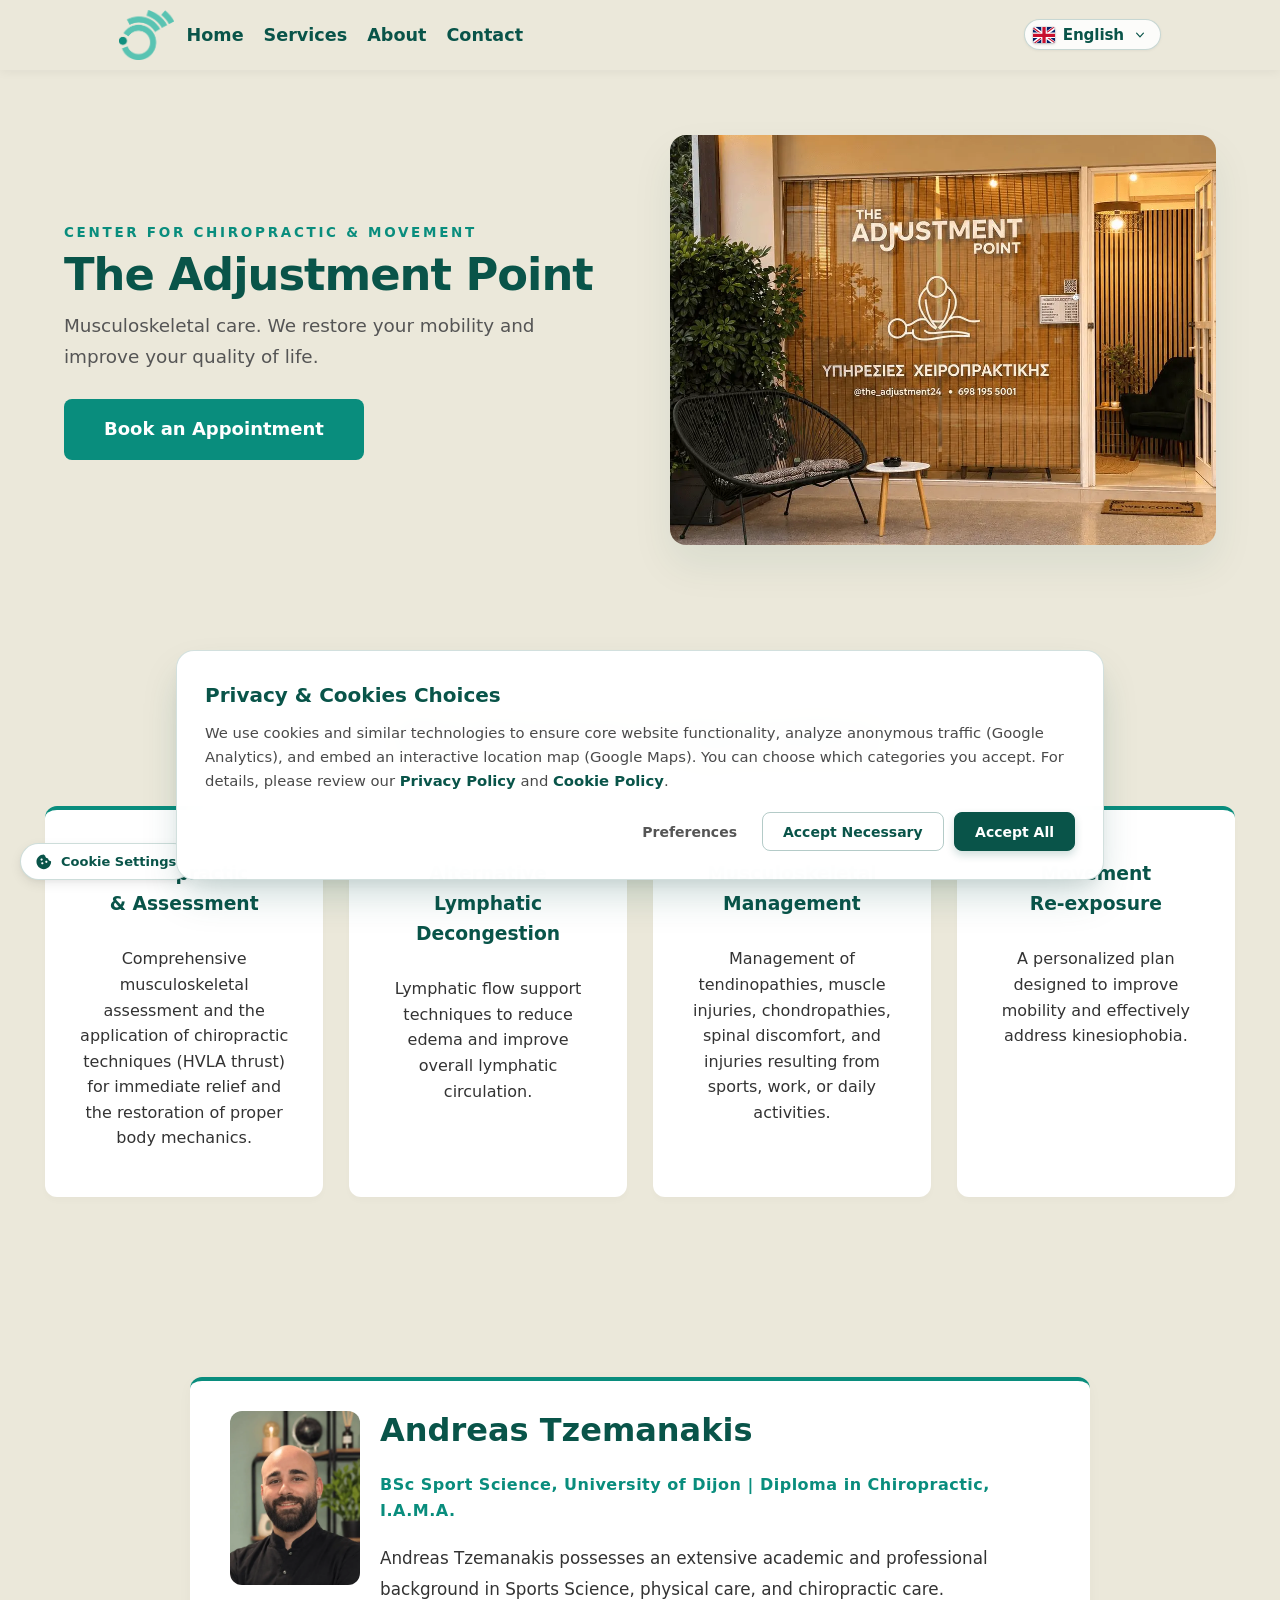
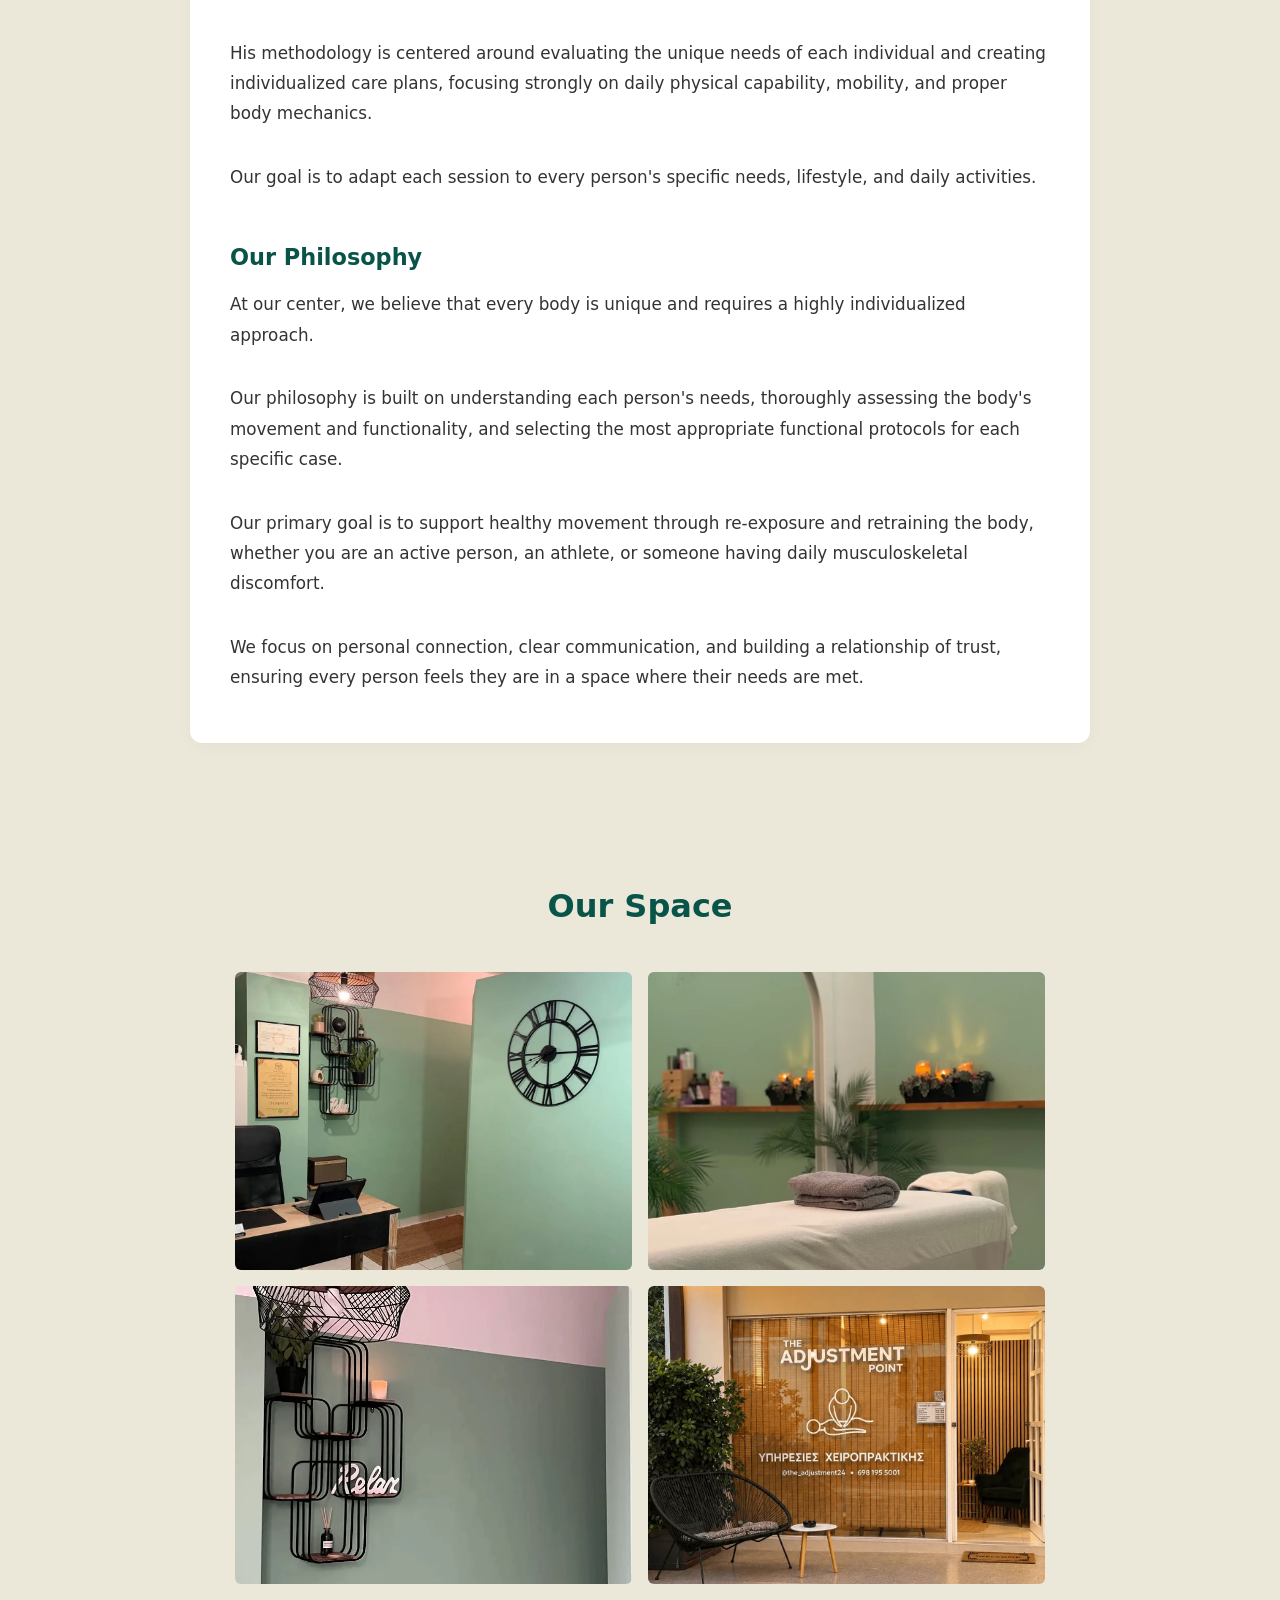
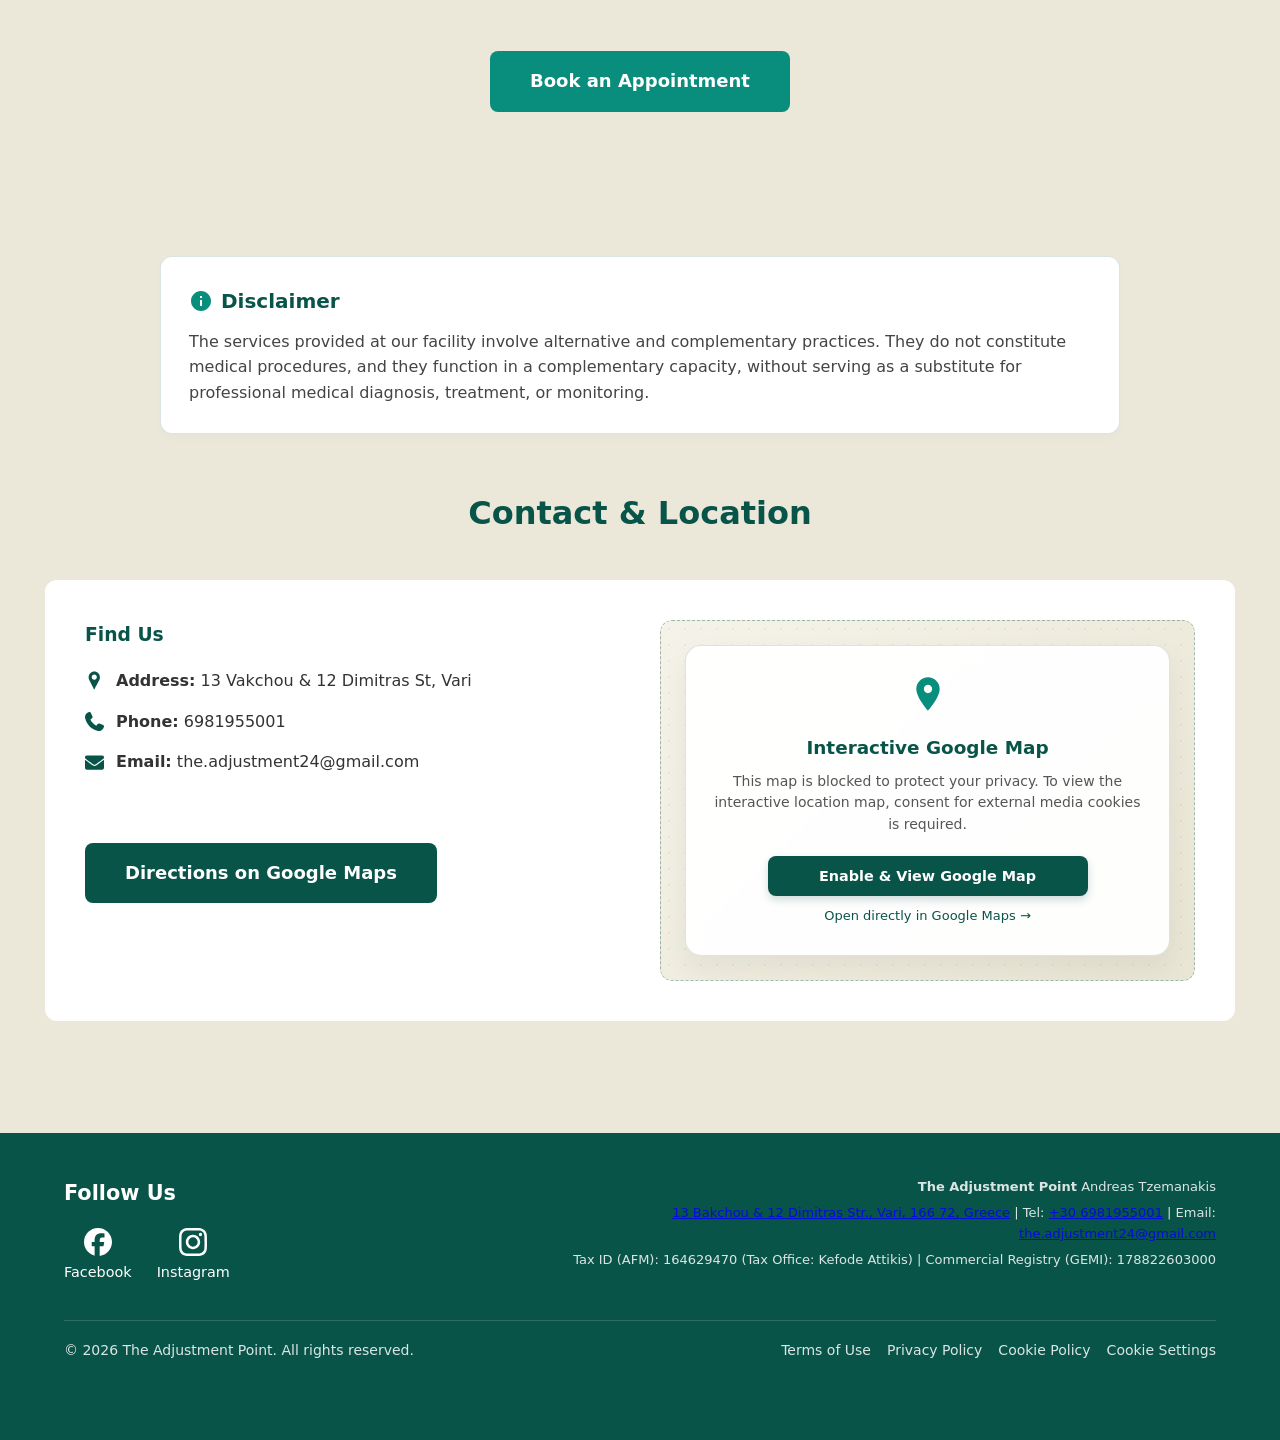
==== commit d9922e87: "Update index.html" ====
--- a/en/index.html
+++ b/en/index.html
@@ -1,6 +1,5 @@
 <!DOCTYPE html>
 <html lang="en">
-
 <head>
     <link rel="preconnect" href="https://www.googletagmanager.com">
     <link rel="preconnect" href="https://www.google-analytics.com">
@@ -17,7 +16,7 @@
     <link rel="icon" type="image/png" sizes="96x96" href="../logo/favicon-96x96.png">
     <link rel="icon" type="image/png" sizes="192x192" href="../logo/favicon-192x192.png">
     <link rel="apple-touch-icon" href="../logo/apple-touch-icon.png">
-    <title>The Adjustment Point - Center for Chiropractic & Movement</title>
+    <title>The Adjustment Point: Center for Chiropractic & Movement</title>
     <link rel="stylesheet" href="../css/navbar.css">
     <link rel="stylesheet" href="../css/global.css">
     <link rel="stylesheet" href="../css/image_carousel.css">
@@ -382,11 +381,10 @@
 
             <div class="footer-column footer-business-identity">
                 <p>
-                    <strong>The Adjustment Point</strong> &bull; Andreas Tzemanakis
+                    <strong>The Adjustment Point</strong> Andreas Tzemanakis
                 </p>
                 <p>
-                    13 Bakchou & 12 Dimitras Str., Vari, 166 72, Greece | Tel: +30 6981955001 | Email:
-                    the.adjustment24@gmail.com
+                    <a href="https://maps.app.goo.gl/NmPnQMgVqVfagS7F6" target="_blank" rel="noopener noreferrer">13 Bakchou & 12 Dimitras Str., Vari, 166 72, Greece</a> | Tel: <a href="tel:+306981955001">+30 6981955001</a> | Email: <a href="mailto:the.adjustment24@gmail.com">the.adjustment24@gmail.com</a>
                 </p>
                 <p>
                     Tax ID (AFM): 164629470 (Tax Office: Kefode Attikis) | Commercial Registry (GEMI): 178822603000
@@ -399,16 +397,12 @@
                 <p class="footer-copyright">© 2026 The Adjustment Point. All rights reserved.</p>
                 <div class="footer-legal-links">
                     <a href="terms_of_use.html">Terms of Use</a>
-                    <span>&bull;</span>
                     <a href="privacy-policy.html">Privacy Policy</a>
-                    <span>&bull;</span>
                     <a href="cookie-policy.html">Cookie Policy</a>
-                    <span>&bull;</span>
                     <button type="button" class="tap-cookie-settings-trigger">Cookie Settings</button>
                 </div>
             </div>
         </div>
     </footer>
 </body>
-
 </html>
